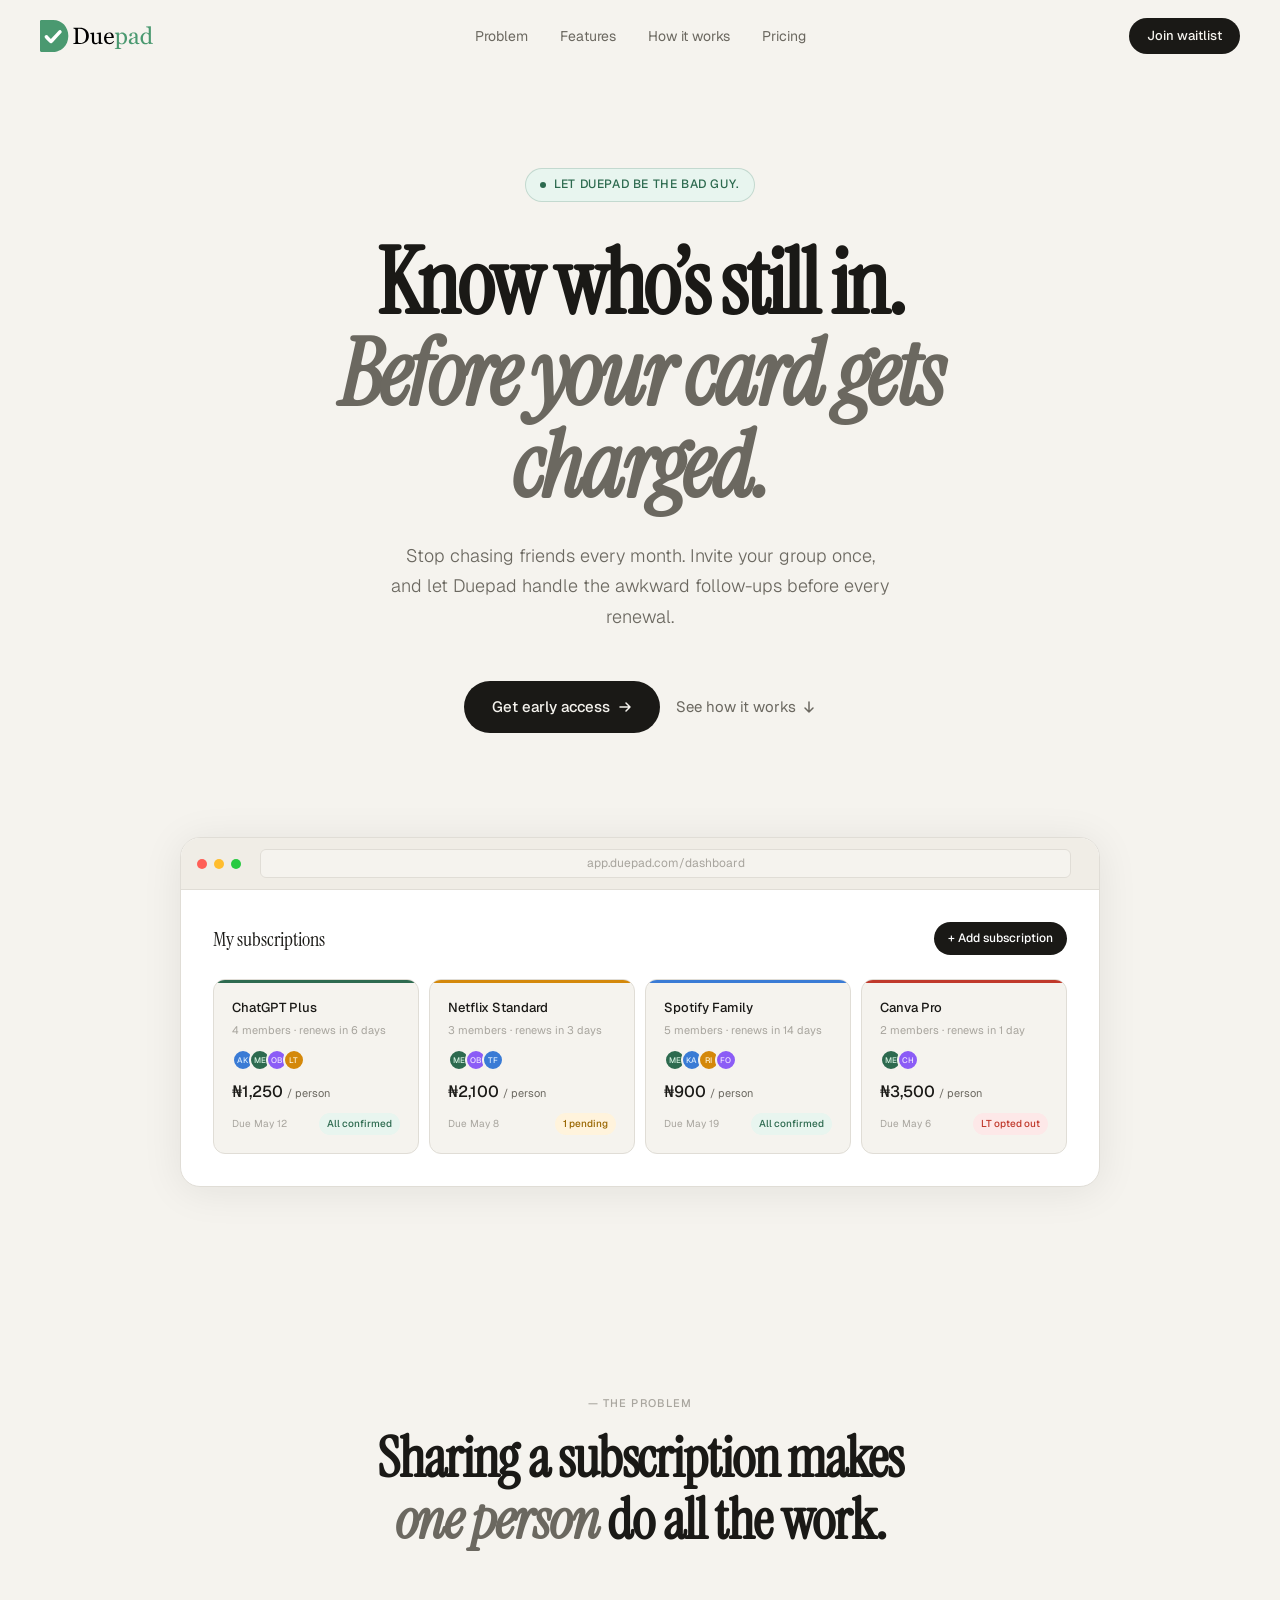
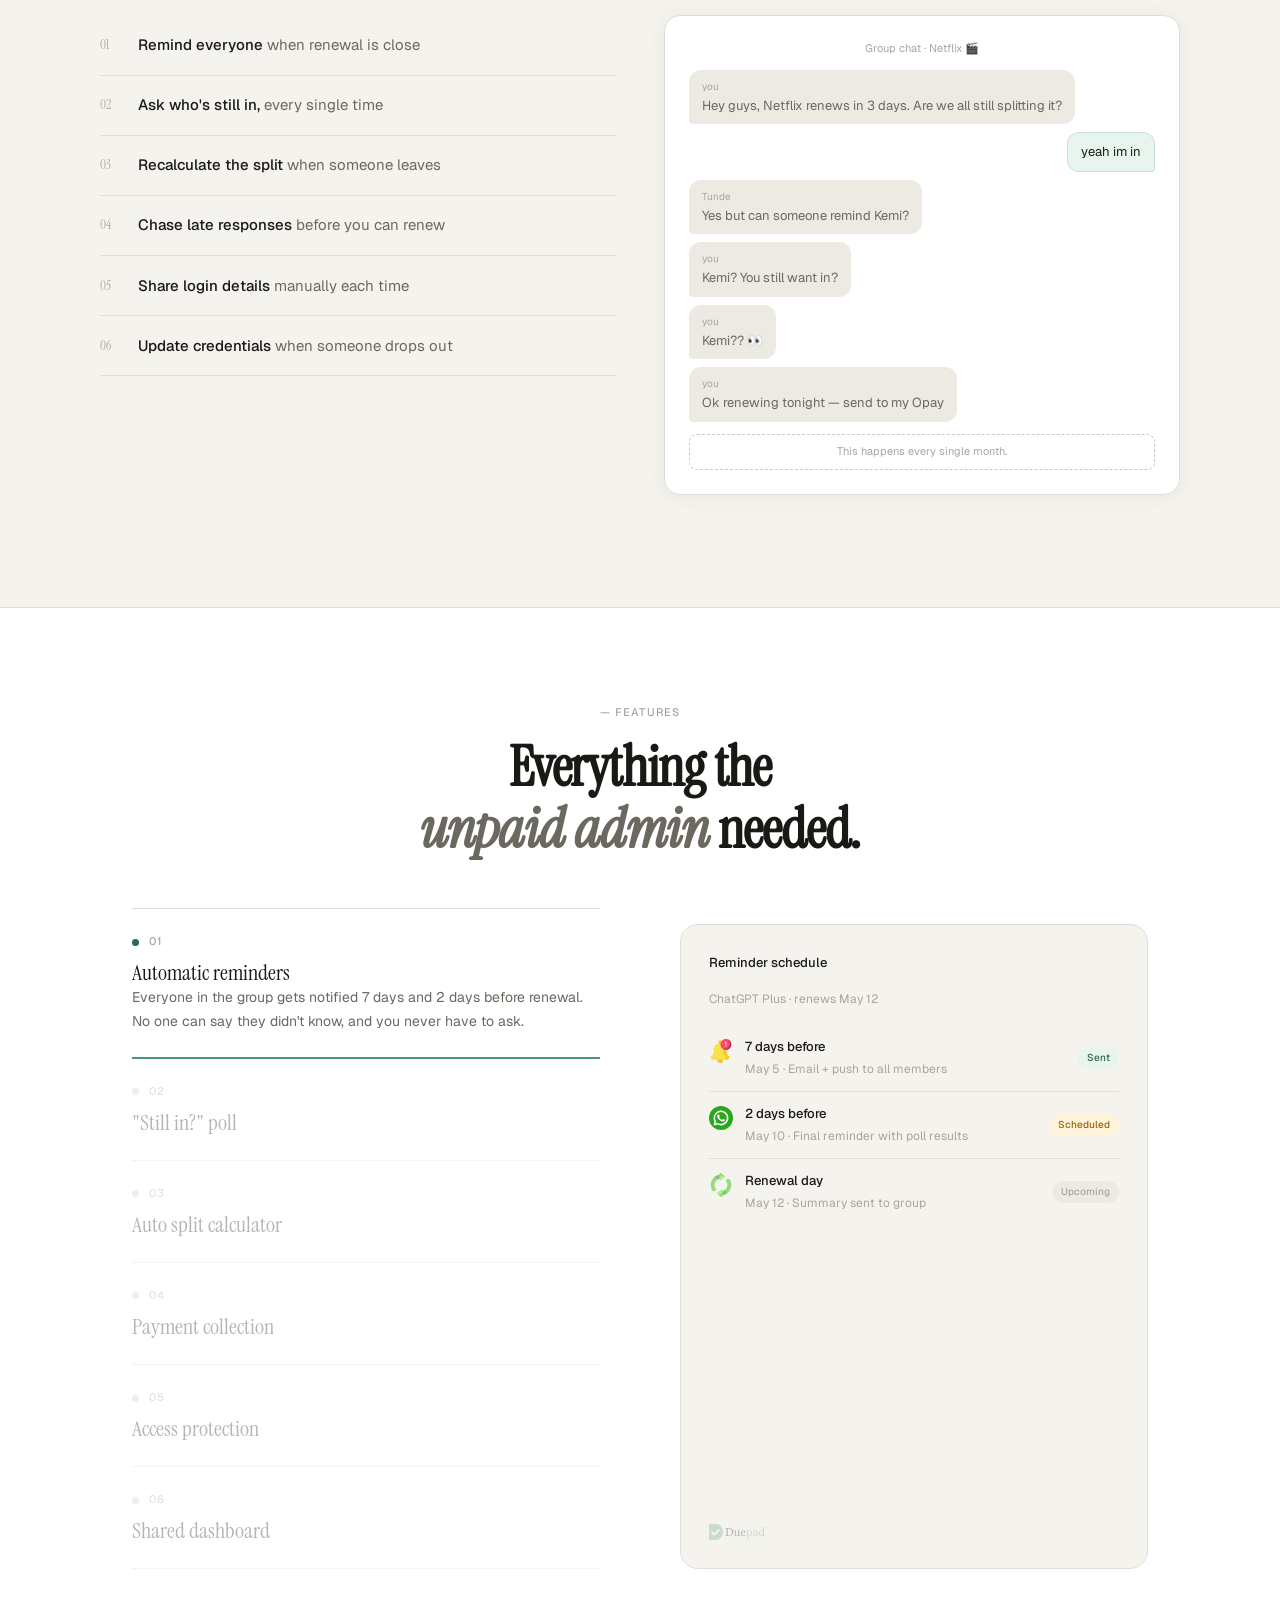
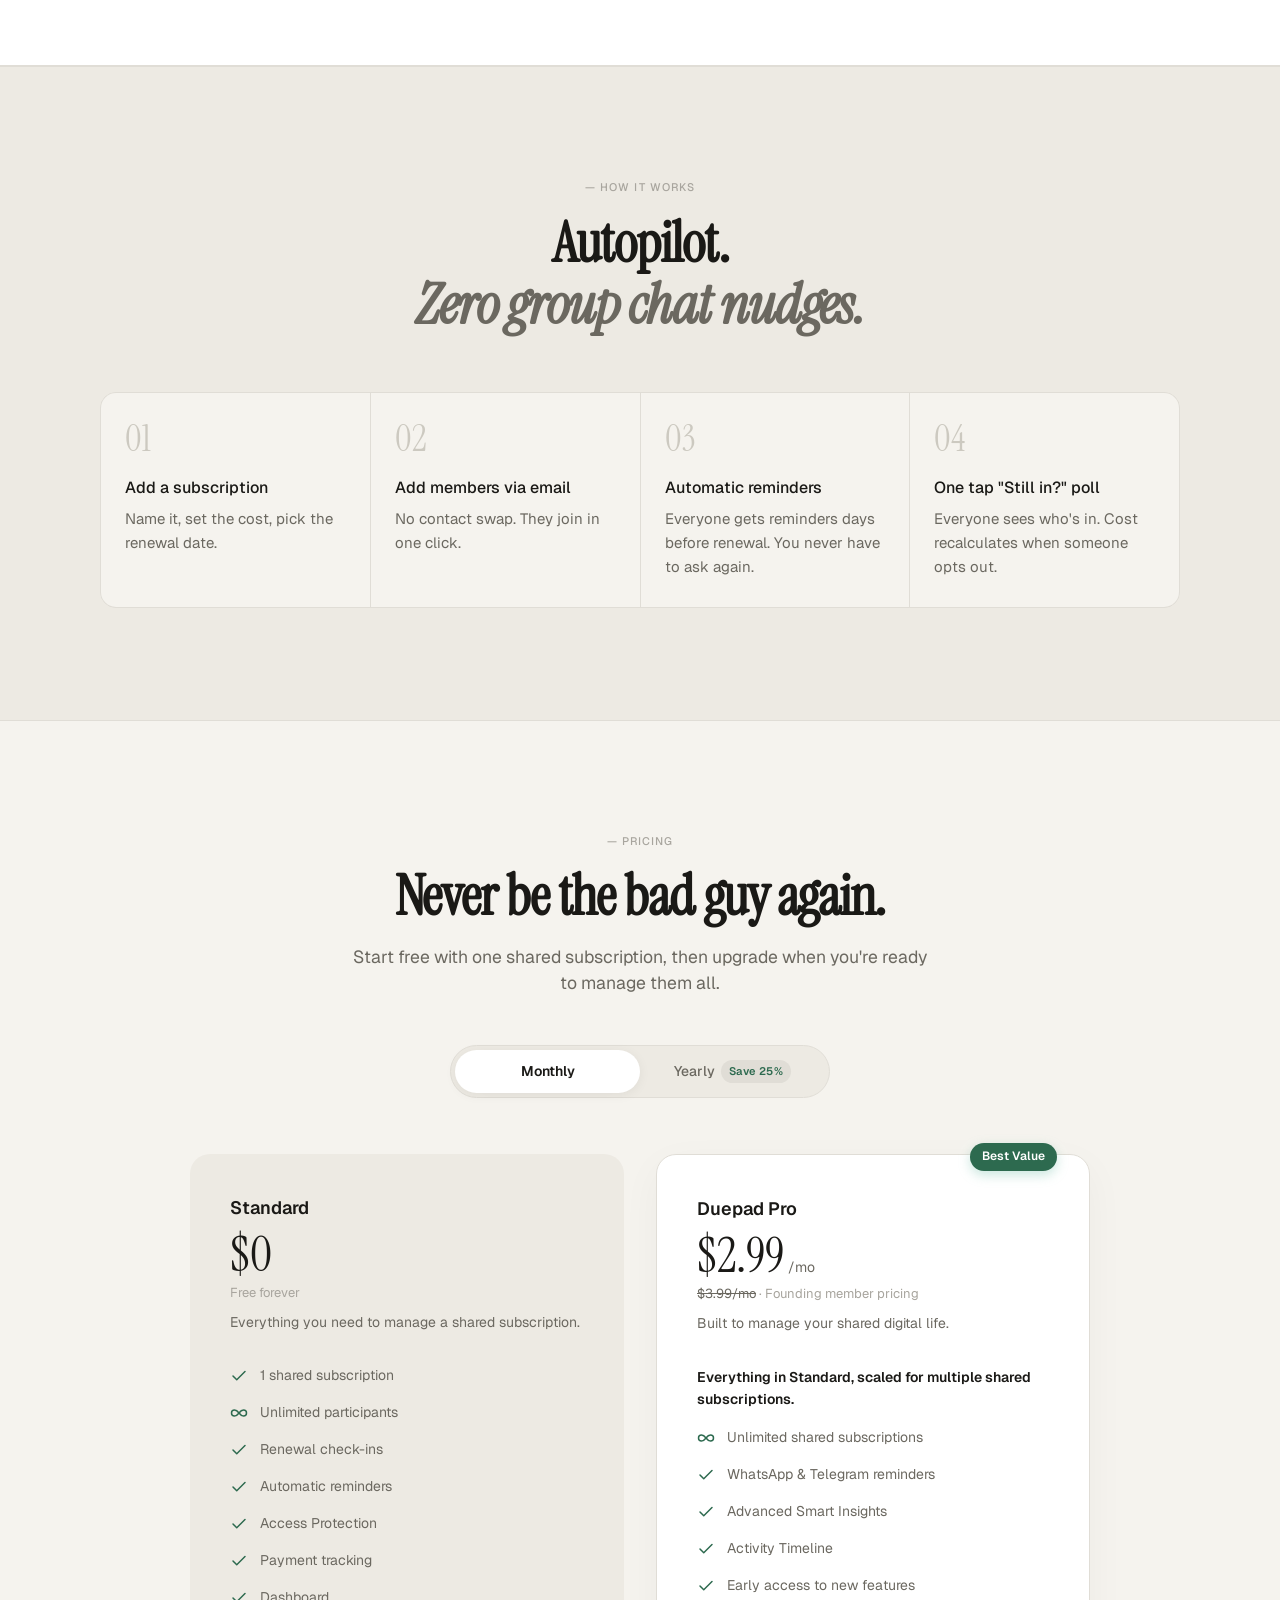
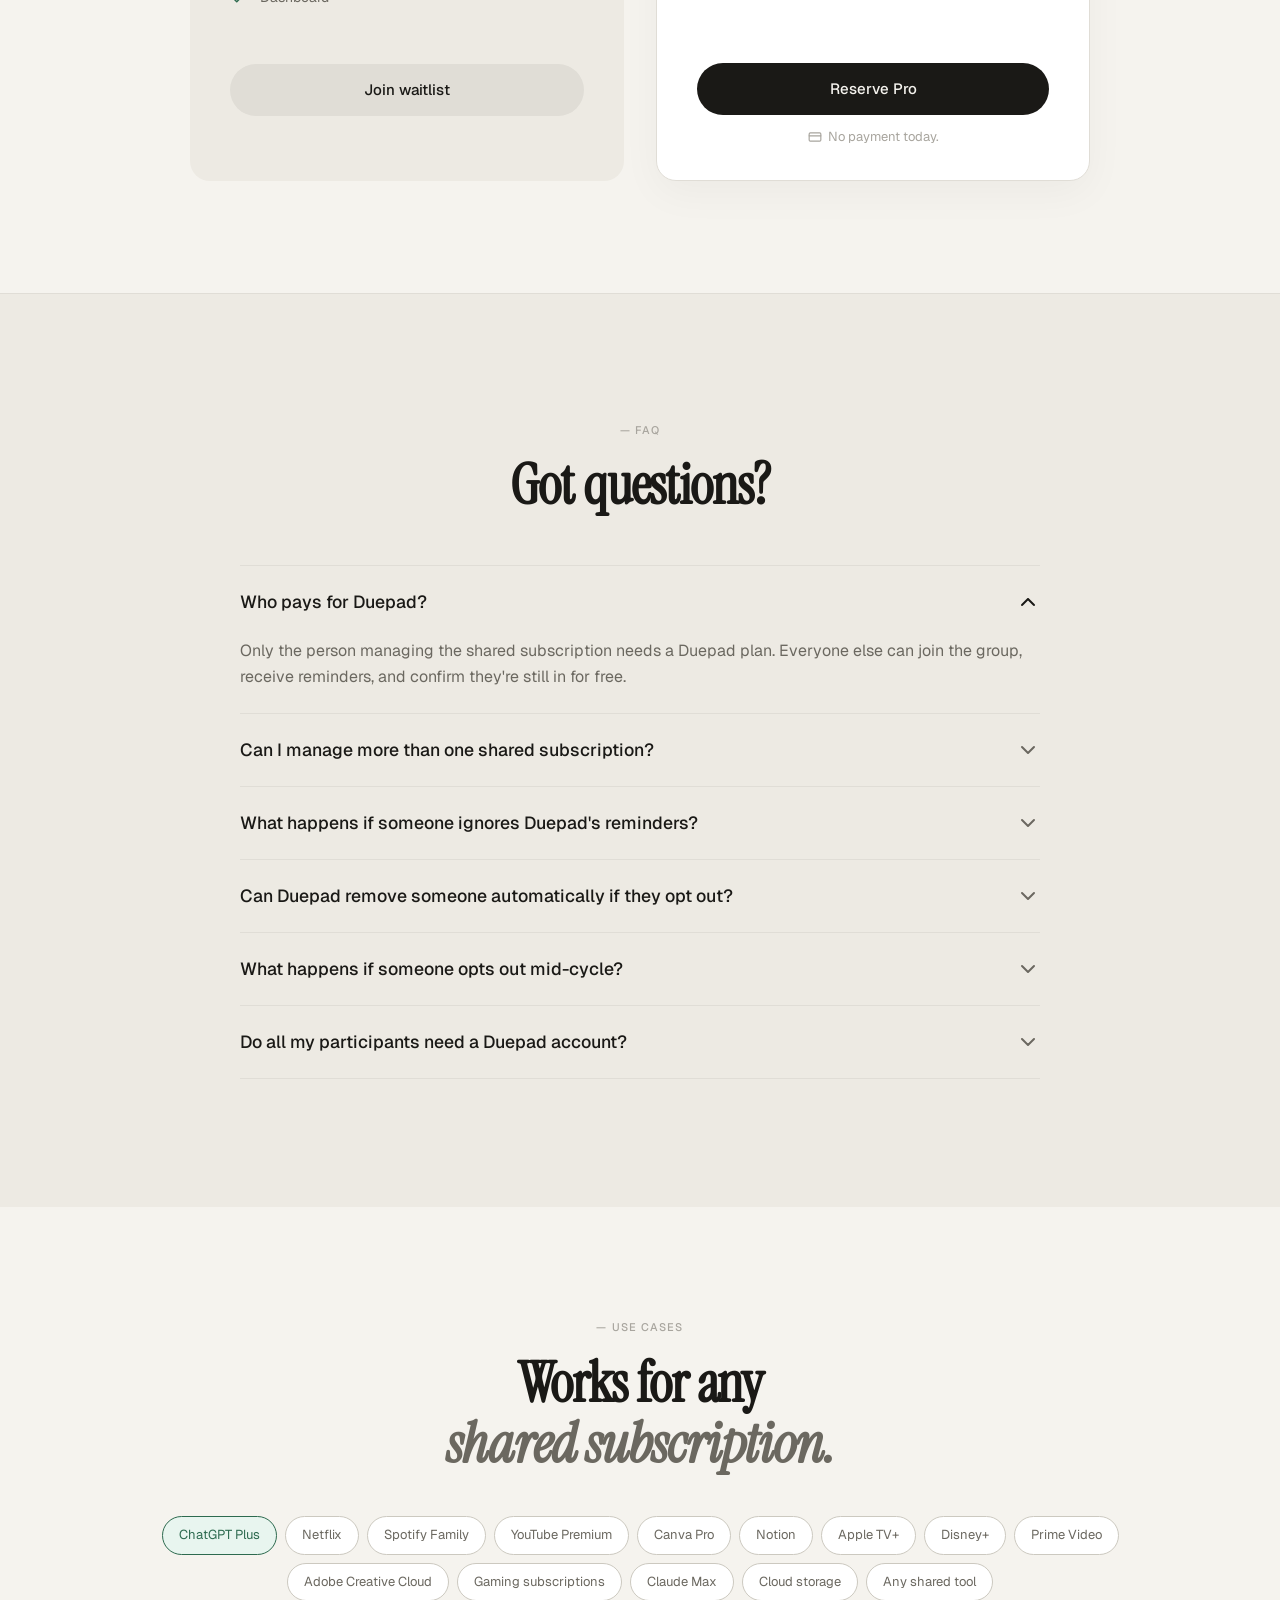
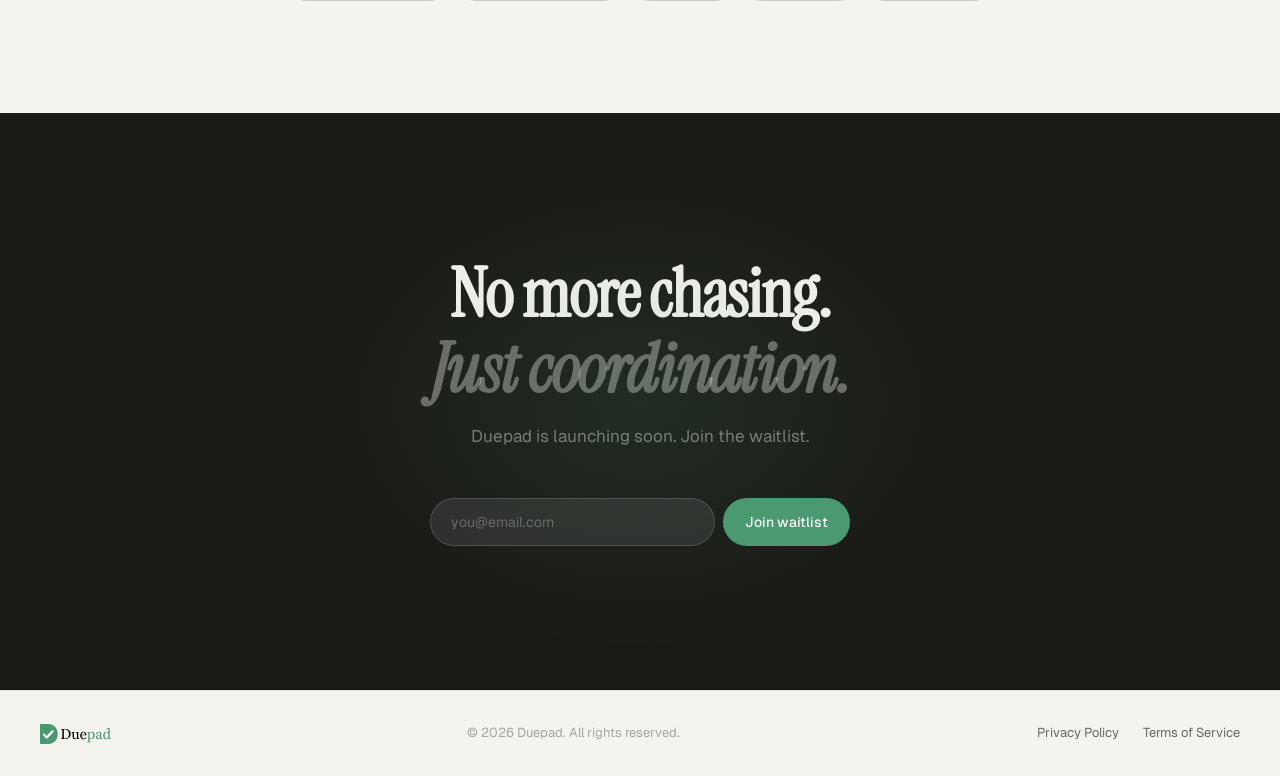
==== index.html @ c6cdab87 "chore: update bank details and payment confirmation button text" ====
<!doctype html>
<html lang="en">

<head>
  <meta charset="UTF-8" />
  <meta name="viewport" content="width=device-width, initial-scale=1.0" />
  <title>Duepad · Shared subscriptions without the awkward follow-up.</title>

  <!-- Primary Meta Tags -->
  <meta name="title" content="Duepad · Shared subscriptions without the awkward follow-up." />
  <meta name="description"
    content="The easiest way to manage shared subscriptions. Invite your group, automate the follow-ups, and know exactly who’s in before every renewal." />

  <!-- Open Graph / Facebook -->
  <meta property="og:type" content="website" />
  <meta property="og:url" content="https://duepad.com/" />
  <meta property="og:title" content="Duepad · Shared subscriptions without the awkward follow-up." />
  <meta property="og:description"
    content="Stop chasing friends every month. Duepad automates check-ins, reminders, and payment tracking so you don’t have to." />
  <meta property="og:image" content="https://duepad.com/Assets/OG%20Image.png" />

  <!-- Twitter -->
  <meta property="twitter:card" content="summary_large_image" />
  <meta property="twitter:url" content="https://duepad.com/" />
  <meta property="twitter:title" content="Duepad · Shared subscriptions without the awkward follow-up." />
  <meta property="twitter:description"
    content="Shared subscriptions without the awkward follow-ups. Stop chasing friends every month. Duepad automates check-ins, reminders, and payment tracking so you don’t have to." />
  <meta property="twitter:image" content="https://duepad.com/Assets/OG%20Image.png" />

  <!-- Structured Data (JSON-LD) -->
  <script type="application/ld+json">
  {
    "@context": "https://schema.org",
    "@type": "SoftwareApplication",
    "name": "Duepad",
    "applicationCategory": "FinanceApplication",
    "operatingSystem": "Web",
    "url": "https://duepad.com",
    "description": "Duepad makes managing shared subscriptions and split payments effortless. Share Netflix, Spotify, Canva, and more with friends. Zero awkward group chat nudges.",
    "offers": {
      "@type": "Offer",
      "price": "0",
      "priceCurrency": "USD"
    }
  }
  </script>
  <link rel="preconnect" href="https://fonts.googleapis.com" />
  <link
    href="https://fonts.googleapis.com/css2?family=Instrument+Serif:ital@0;1&family=Geist:wght@300;400;500&display=swap"
    rel="stylesheet" />
  <link rel="stylesheet" href="style.css" />
  <link rel="icon" href="/favicon.png" type="image/png" />
  <link rel="apple-touch-icon" href="/favicon.png" />
</head>

<body>
  <nav id="nav">
    <a href="#" class="nav-logo"><img src="Assets/Logo.svg" alt="Duepad logo"></a>
    <div class="nav-links">
      <a href="#problem">Problem</a>
      <a href="#features">Features</a>
      <a href="#how">How it works</a>
      <a href="#pricing">Pricing</a>
    </div>
    <a href="#waitlist" class="nav-cta">Join waitlist</a>
  </nav>

  <section class="hero">
    <div class="hero-badge">Let Duepad be the bad guy.</div>
    <h1>Know who’s still in.<br /><em>Before your card gets charged.</em></h1>
    <p class="hero-sub">
      Stop chasing friends every month. Invite your group once, and let Duepad handle the awkward follow-ups before
      every renewal.
    </p>
    <div class="hero-actions">
      <a href="#waitlist" class="btn-primary">
        Get early access
        <svg width="14" height="14" viewBox="0 0 14 14" fill="none">
          <path d="M2 7h10M8 3l4 4-4 4" stroke="currentColor" stroke-width="1.5" stroke-linecap="round"
            stroke-linejoin="round" />
        </svg>
      </a>
      <a href="#problem" class="btn-ghost">
        See how it works
        <svg width="14" height="14" viewBox="0 0 14 14" fill="none">
          <path d="M7 2v10M3 8l4 4 4-4" stroke="currentColor" stroke-width="1.5" stroke-linecap="round"
            stroke-linejoin="round" />
        </svg>
      </a>
    </div>
  </section>

  <div class="preview-wrap">
    <div class="preview">
      <div class="preview-bar">
        <div class="dot-r"></div>
        <div class="dot-y"></div>
        <div class="dot-g"></div>
        <div class="preview-url">app.duepad.com/dashboard</div>
      </div>
      <div class="preview-body">
        <div class="preview-header">
          <div class="preview-title">My subscriptions</div>
          <div class="preview-add">+ Add subscription</div>
        </div>
        <div class="sub-grid">
          <div class="sub-card green">
            <div class="sub-name">ChatGPT Plus</div>
            <div class="sub-meta">4 members · renews in 6 days</div>
            <div class="sub-members">
              <div class="avatar av1">AK</div>
              <div class="avatar av2">ME</div>
              <div class="avatar av3">OB</div>
              <div class="avatar av4">LT</div>
            </div>
            <div class="sub-amount">₦1,250 <span>/ person</span></div>
            <div class="sub-row">
              <div class="sub-due">Due May 12</div>
              <div class="sub-badge badge-green">All confirmed</div>
            </div>
          </div>
          <div class="sub-card amber">
            <div class="sub-name">Netflix Standard</div>
            <div class="sub-meta">3 members · renews in 3 days</div>
            <div class="sub-members">
              <div class="avatar av2">ME</div>
              <div class="avatar av3">OB</div>
              <div class="avatar av1">TF</div>
            </div>
            <div class="sub-amount">₦2,100 <span>/ person</span></div>
            <div class="sub-row">
              <div class="sub-due">Due May 8</div>
              <div class="sub-badge badge-amber">1 pending</div>
            </div>
          </div>
          <div class="sub-card blue">
            <div class="sub-name">Spotify Family</div>
            <div class="sub-meta">5 members · renews in 14 days</div>
            <div class="sub-members">
              <div class="avatar av2">ME</div>
              <div class="avatar av1">KA</div>
              <div class="avatar av4">RI</div>
              <div class="avatar av3">FO</div>
            </div>
            <div class="sub-amount">₦900 <span>/ person</span></div>
            <div class="sub-row">
              <div class="sub-due">Due May 19</div>
              <div class="sub-badge badge-green">All confirmed</div>
            </div>
          </div>
          <div class="sub-card red">
            <div class="sub-name">Canva Pro</div>
            <div class="sub-meta">2 members · renews in 1 day</div>
            <div class="sub-members">
              <div class="avatar av2">ME</div>
              <div class="avatar av3">CH</div>
            </div>
            <div class="sub-amount">₦3,500 <span>/ person</span></div>
            <div class="sub-row">
              <div class="sub-due">Due May 6</div>
              <div class="sub-badge badge-red">LT opted out</div>
            </div>
          </div>
        </div>
      </div>
    </div>
  </div>

  <section class="section" id="problem">
    <div class="section-inner">
      <p class="section-label reveal">The problem</p>
      <h2 class="section-h reveal">
        Sharing a subscription makes<br /><em>one person</em> do all the work.
      </h2>
      <div class="problem-grid">
        <div>
          <div class="problem-item reveal">
            <div class="problem-num">01</div>
            <div class="problem-text">
              <strong>Remind everyone</strong> when renewal is close
            </div>
          </div>
          <div class="problem-item reveal">
            <div class="problem-num">02</div>
            <div class="problem-text">
              <strong>Ask who's still in,</strong> every single time
            </div>
          </div>
          <div class="problem-item reveal">
            <div class="problem-num">03</div>
            <div class="problem-text">
              <strong>Recalculate the split</strong> when someone leaves
            </div>
          </div>
          <div class="problem-item reveal">
            <div class="problem-num">04</div>
            <div class="problem-text">
              <strong>Chase late responses</strong> before you can renew
            </div>
          </div>
          <div class="problem-item reveal">
            <div class="problem-num">05</div>
            <div class="problem-text">
              <strong>Share login details</strong> manually each time
            </div>
          </div>
          <div class="problem-item reveal">
            <div class="problem-num">06</div>
            <div class="problem-text">
              <strong>Update credentials</strong> when someone drops out
            </div>
          </div>
        </div>
        <div class="chat-mock reveal">
          <div class="chat-header">Group chat · Netflix 🎬</div>
          <div class="bubble them">
            <div class="bubble-name">you</div>
            Hey guys, Netflix renews in 3 days. Are we all still splitting it?
          </div>
          <div class="bubble me">yeah im in</div>
          <div class="bubble them">
            <div class="bubble-name">Tunde</div>
            Yes but can someone remind Kemi?
          </div>
          <div class="bubble them">
            <div class="bubble-name">you</div>
            Kemi? You still want in?
          </div>
          <div class="bubble them">
            <div class="bubble-name">you</div>
            Kemi?? 👀
          </div>
          <div class="bubble them">
            <div class="bubble-name">you</div>
            Ok renewing tonight — send to my Opay
          </div>
          <div class="chat-label">This happens every single month.</div>
        </div>
      </div>
    </div>
  </section>

  <!-- FEATURES: LOOM STYLE -->
  <section class="features-section" id="features">
    <div class="features-header">
      <p class="section-label">Features</p>
      <h2 class="section-h" style="margin-bottom: 0">
        Everything the<br /><em>unpaid admin</em> needed.
      </h2>
    </div>

    <div class="features-body">
      <!-- LEFT sticky -->
      <div class="features-left">
        <div class="feature-tab active" data-idx="0">
          <div class="feature-tab-top">
            <div class="f-dot"></div>
            <div class="f-num">01</div>
          </div>
          <div class="f-title">Automatic reminders</div>
          <div class="f-desc">
            Everyone in the group gets notified 7 days and 2 days before
            renewal. No one can say they didn't know, and you never have to
            ask.
          </div>
        </div>
        <div class="feature-tab" data-idx="1">
          <div class="feature-tab-top">
            <div class="f-dot"></div>
            <div class="f-num">02</div>
          </div>
          <div class="f-title">"Still in?" poll</div>
          <div class="f-desc">
            Each reminder includes a one-tap opt-in. Everyone declares their
            intent. You stop asking the same question every month.
          </div>
        </div>
        <div class="feature-tab" data-idx="2">
          <div class="feature-tab-top">
            <div class="f-dot"></div>
            <div class="f-num">03</div>
          </div>
          <div class="f-title">Auto split calculator</div>
          <div class="f-desc">
            When someone opts out, the cost per person updates instantly. No
            manual maths, no awkward back-and-forth messages.
          </div>
        </div>
        <div class="feature-tab" data-idx="3">
          <div class="feature-tab-top">
            <div class="f-dot"></div>
            <div class="f-num">04</div>
          </div>
          <div class="f-title">Payment collection</div>
          <div class="f-desc">
            Once a member confirms they're in, we show them exactly where to send their share. No need to paste your
            account details in the group chat.
          </div>
        </div>
        <div class="feature-tab" data-idx="4">
          <div class="feature-tab-top">
            <div class="f-dot"></div>
            <div class="f-num">05</div>
          </div>
          <div class="f-title">Access protection</div>
          <div class="f-desc">
            Store credentials once. Visible only to confirmed members. When
            someone opts out, the group is nudged to update passwords.
          </div>
        </div>
        <div class="feature-tab" data-idx="5">
          <div class="feature-tab-top">
            <div class="f-dot"></div>
            <div class="f-num">06</div>
          </div>
          <div class="f-title">Shared dashboard</div>
          <div class="f-desc">
            Everyone sees the same view: upcoming renewals, who's confirmed,
            and what they owe. No one is out of the loop.
          </div>
        </div>
      </div>

      <!-- RIGHT scrolling panels -->
      <div class="features-right" id="featureRight">
        <!-- Panel 0: Reminders -->
        <div class="asset-card" data-panel="0">
          <div class="asset-body">
            <div style="font-size: 13px; font-weight: 500; color: var(--ink)">
              Reminder schedule
            </div>
            <div style="font-size: 12px; color: var(--muted2)">
              ChatGPT Plus · renews May 12
            </div>
            <div class="rt">
              <div class="rt-row">
                <img src="Assets/notification.svg" class="rt-svg" alt="Email Reminder" />
                <div class="rt-bd">
                  <div class="rt-t">7 days before</div>
                  <div class="rt-s">
                    May 5 · Email + push to all members
                  </div>
                </div>
                <div class="rt-b badge-green">Sent</div>
              </div>
              <div class="rt-row">
                <img src="Assets/whatsapp.svg" class="rt-svg" alt="WhatsApp" />
                <div class="rt-bd">
                  <div class="rt-t">2 days before</div>
                  <div class="rt-s">
                    May 10 · Final reminder with poll results
                  </div>
                </div>
                <div class="rt-b badge-amber">Scheduled</div>
              </div>
              <div class="rt-row">
                <img src="Assets/reuse.svg" class="rt-svg" alt="Renewal" />
                <div class="rt-bd">
                  <div class="rt-t">Renewal day</div>
                  <div class="rt-s">May 12 · Summary sent to group</div>
                </div>
                <div class="rt-b" style="background: var(--bg2); color: var(--muted2)">
                  Upcoming
                </div>
              </div>
            </div>
          </div>
        </div>

        <!-- Panel 1: Poll -->
        <div class="asset-card" data-panel="1">
          <div class="asset-body">
            <div class="poll-wrap">
              <div class="poll-label">
                <span style="
                      width: 7px;
                      height: 7px;
                      border-radius: 50%;
                      background: var(--accent);
                      display: inline-block;
                    "></span>Canva Pro · Due May 8
              </div>
              <div class="poll-q">Are you still in for next month?</div>
              <div class="poll-btns">
                <div class="pb y">Yes, I'm in ✓</div>
                <div class="pb n">No, opting out</div>
              </div>
              <div style="
                    font-size: 11px;
                    color: var(--muted2);
                    margin-bottom: 10px;
                  ">
                Group responses
              </div>
              <div class="pm">
                <div class="pm-r">
                  <div class="pm-l">
                    <div class="pm-av av2">ME</div>
                    <div class="pm-n">You</div>
                  </div>
                  <div class="pm-s s-in">Still in</div>
                </div>
                <div class="pm-r">
                  <div class="pm-l">
                    <div class="pm-av av3">CH</div>
                    <div class="pm-n">Cheng</div>
                  </div>
                  <div class="pm-s s-in">Still in</div>
                </div>
                <div class="pm-r">
                  <div class="pm-l">
                    <div class="pm-av av4">LT</div>
                    <div class="pm-n">Lara</div>
                  </div>
                  <div class="pm-s s-pen">Pending...</div>
                </div>
              </div>
            </div>
          </div>
        </div>

        <!-- Panel 2: Split -->
        <div class="asset-card" data-panel="2">
          <div class="asset-body">
            <div class="split-wrap">
              <div class="split-hd">Canva Pro · ₦7,000/month</div>
              <div class="split-sd">2 of 3 members confirmed</div>
              <div class="split-bar">
                <div class="split-fill" style="width: 66%"></div>
              </div>
              <div class="spl-rows">
                <div class="spl-r">
                  <div class="spl-p">
                    <div class="spl-av av2">ME</div>
                    <div class="spl-nm">You</div>
                  </div>
                  <div style="display: flex; align-items: center; gap: 8px">
                    <div class="spl-tg tg-in">In</div>
                    <div class="spl-amt">₦3,500</div>
                  </div>
                </div>
                <div class="spl-r">
                  <div class="spl-p">
                    <div class="spl-av av3">CH</div>
                    <div class="spl-nm">Cheng</div>
                  </div>
                  <div style="display: flex; align-items: center; gap: 8px">
                    <div class="spl-tg tg-in">In</div>
                    <div class="spl-amt">₦3,500</div>
                  </div>
                </div>
                <div class="spl-r">
                  <div class="spl-p">
                    <div class="spl-av av4">LT</div>
                    <div class="spl-nm">Lara</div>
                  </div>
                  <div style="display: flex; align-items: center; gap: 8px">
                    <div class="spl-tg tg-out">Out</div>
                    <div class="spl-amt old">₦2,333</div>
                  </div>
                </div>
              </div>
              <div class="split-new">
                <div class="sn-lbl">New split</div>
                <div class="sn-val">₦3,500 each</div>
              </div>
            </div>
          </div>
        </div>

        <!-- Panel 3: Payment -->
        <div class="asset-card" data-panel="3">
          <div class="asset-body">
            <div
              style="background: white; border: 1px solid var(--border); border-radius: 12px; padding: 24px; box-shadow: 0 4px 12px rgba(0,0,0,0.02);">
              <div style="font-size: 13px; color: var(--muted); margin-bottom: 16px; text-align: center;">Kindly
                transfer ₦3,500 to</div>
              <div
                style="background: var(--bg); border: 1px solid var(--border); border-radius: 8px; padding: 20px; text-align: center; margin-bottom: 20px;">
                <div style="font-size: 14px; color: var(--muted); margin-top: 8px;">Access Bank</div>
                <div style="font-size: 28px; font-weight: 600; color: var(--ink); letter-spacing: 2px;">0092635330</div>
                <div style="font-size: 15px; font-weight: 500; color: var(--ink); margin-top: 8px;">Emmanuel Odoemelam
                </div>
              </div>
              <button class="btn-primary" style="width: 100%; justify-content: center; height: 48px;">I've paid</button>
            </div>
          </div>
        </div>

        <!-- Panel 4: Access -->
        <div class="asset-card" data-panel="4">
          <div class="asset-body">
            <div class="acc-wrap">
              <div class="acc-hd">
                <div class="acc-name">Canva Pro · Access details</div>
                <div class="acc-lk">🔒 Private</div>
              </div>
              <div class="acc-bd">
                <div class="acc-row">
                  <div class="acc-lbl">Email</div>
                  <div class="acc-val">
                    email.address </div>
                </div>
                <div class="acc-row">
                  <div class="acc-lbl">Password</div>
                  <div class="acc-val">
                    ••••••••••••
                  </div>
                </div>
                <div class="acc-row">
                  <div class="acc-lbl">Notes</div>
                  <div class="acc-val" style="font-size: 13px; color: var(--muted)">
                    Canva Pro · 3 slots
                  </div>
                </div>
              </div>
              <div class="acc-ft">
                ⚠️ Lara opted out — update your password when ready
              </div>
            </div>
          </div>
        </div>

        <!-- Panel 5: Dashboard -->
        <div class="asset-card" data-panel="5">
          <div class="asset-body">
            <div style="
                  font-size: 13px;
                  font-weight: 500;
                  color: var(--ink);
                  margin-bottom: 1rem;
                ">
              Upcoming renewals
            </div>
            <div class="dash-rows">
              <div class="dash-r">
                <div class="dash-l">
                  <div class="dash-ic"><img src="Assets/Canva.webp" alt="Canva"></div>
                  <div>
                    <div class="dash-sn">Canva Pro</div>
                    <div class="dash-sd">Due tomorrow · 2 confirmed</div>
                  </div>
                </div>
                <div class="dash-rr">
                  <div class="dash-amt">₦3,500</div>
                  <div class="dash-st badge-red">Urgent</div>
                </div>
              </div>
              <div class="dash-r">
                <div class="dash-l">
                  <div class="dash-ic"><img src="Assets/Netflix.webp" alt="Netflix"></div>
                  <div>
                    <div class="dash-sn">Netflix Standard</div>
                    <div class="dash-sd">Due May 8 · 2 of 3 confirmed</div>
                  </div>
                </div>
                <div class="dash-rr">
                  <div class="dash-amt">₦2,100</div>
                  <div class="dash-st badge-amber">Pending</div>
                </div>
              </div>
              <div class="dash-r">
                <div class="dash-l">
                  <div class="dash-ic"><img src="Assets/ChatGPT.jpg" alt="ChatGPT"></div>
                  <div>
                    <div class="dash-sn">ChatGPT Plus</div>
                    <div class="dash-sd">Due May 12 · All confirmed</div>
                  </div>
                </div>
                <div class="dash-rr">
                  <div class="dash-amt">₦1,250</div>
                  <div class="dash-st badge-green">All in</div>
                </div>
              </div>
              <div class="dash-r">
                <div class="dash-l">
                  <div class="dash-ic"><img src="Assets/Spotify.png" alt="Spotify"></div>
                  <div>
                    <div class="dash-sn">Spotify Family</div>
                    <div class="dash-sd">Due May 19 · All confirmed</div>
                  </div>
                </div>
                <div class="dash-rr">
                  <div class="dash-amt">₦900</div>
                  <div class="dash-st badge-green">All in</div>
                </div>
              </div>
            </div>
          </div>
        </div>
      </div>
    </div>
  </section>

  <section class="how-section" id="how">
    <div class="section-inner">
      <p class="section-label reveal">How it works</p>
      <h2 class="section-h reveal">
        Autopilot.<br /><em>Zero group chat nudges.</em>
      </h2>
      <div class="steps reveal">
        <div class="step">
          <div class="step-num">01</div>
          <div class="step-title">Add a subscription</div>
          <div class="step-desc">
            Name it, set the cost, pick the renewal date.
          </div>
        </div>
        <div class="step">
          <div class="step-num">02</div>
          <div class="step-title">Add members via email</div>
          <div class="step-desc">
            No contact swap. They join in one click.
          </div>
        </div>
        <div class="step">
          <div class="step-num">03</div>
          <div class="step-title">Automatic reminders</div>
          <div class="step-desc">
            Everyone gets reminders days before renewal. You never have to ask again.
          </div>
        </div>
        <div class="step">
          <div class="step-num">04</div>
          <div class="step-title">One tap "Still in?" poll</div>
          <div class="step-desc">
            Everyone sees who's in. Cost recalculates when someone opts out.
          </div>
        </div>
      </div>
  </section>



  <section class="pricing-section section" id="pricing">
    <div class="section-inner">
      <p class="section-label reveal">Pricing</p>
      <h2 class="section-h reveal" style="margin-bottom: 1rem;">Never be the bad guy again.</h2>
      <p class="reveal"
        style="text-align: center; color: var(--muted); margin: 0 auto 3rem; max-width: 580px; font-size: 1.1rem; line-height: 1.5;">
        Start free with one shared subscription, then upgrade when you're ready to manage them all.
      </p>

      <div style="display: flex; justify-content: center; width: 100%;">
        <div class="pricing-segmented-control reveal" id="pricing-toggle-wrap">
          <div class="segment-slider" id="segment-slider"></div>
          <div class="segment-btn active" id="monthly-label">Monthly</div>
          <div class="segment-btn" id="yearly-label">
            Yearly
            <span class="segment-badge">Save 25%</span>
          </div>
        </div>
      </div>

      <div class="pricing-grid reveal">
        <!-- Free Tier -->
        <div class="pricing-card">
          <div class="pricing-tier">Standard</div>
          <div class="pricing-price-wrap">
            <span class="pricing-price">$0</span>
          </div>
          <div class="pricing-discount">Free forever</div>
          <p class="pricing-intro">Everything you need to manage a shared subscription.</p>

          <ul class="pricing-features">
            <li>
              <svg width="24" height="24" viewBox="0 0 24 24" fill="none">
                <path d="M20 6L9 17l-5-5" stroke="currentColor" stroke-width="2" stroke-linecap="round"
                  stroke-linejoin="round" />
              </svg>
              <span>1 shared subscription</span>
            </li>
            <li>
              <svg width="24" height="24" viewBox="0 0 24 24" fill="none">
                <path
                  d="M12 12c-2-2.67-4-4-6-4a4 4 0 1 0 0 8c2 0 4-1.33 6-4Zm0 0c2 2.67 4 4 6 4a4 4 0 1 0 0-8c-2 0-4 1.33-6 4Z"
                  stroke="currentColor" stroke-width="2" stroke-linecap="round" stroke-linejoin="round" />
              </svg>
              <span>Unlimited participants</span>
            </li>
            <li>
              <svg width="24" height="24" viewBox="0 0 24 24" fill="none">
                <path d="M20 6L9 17l-5-5" stroke="currentColor" stroke-width="2" stroke-linecap="round"
                  stroke-linejoin="round" />
              </svg>
              <span>Renewal check-ins</span>
            </li>
            <li>
              <svg width="24" height="24" viewBox="0 0 24 24" fill="none">
                <path d="M20 6L9 17l-5-5" stroke="currentColor" stroke-width="2" stroke-linecap="round"
                  stroke-linejoin="round" />
              </svg>
              <span>Automatic reminders</span>
            </li>
            <li>
              <svg width="24" height="24" viewBox="0 0 24 24" fill="none">
                <path d="M20 6L9 17l-5-5" stroke="currentColor" stroke-width="2" stroke-linecap="round"
                  stroke-linejoin="round" />
              </svg>
              <span>Access Protection</span>
            </li>
            <li>
              <svg width="24" height="24" viewBox="0 0 24 24" fill="none">
                <path d="M20 6L9 17l-5-5" stroke="currentColor" stroke-width="2" stroke-linecap="round"
                  stroke-linejoin="round" />
              </svg>
              <span>Payment tracking</span>
            </li>
            <li>
              <svg width="24" height="24" viewBox="0 0 24 24" fill="none">
                <path d="M20 6L9 17l-5-5" stroke="currentColor" stroke-width="2" stroke-linecap="round"
                  stroke-linejoin="round" />
              </svg>
              <span>Dashboard</span>
            </li>
          </ul>

          <a href="#waitlist" class="btn-primary">Join waitlist</a>
          <p
            style="font-size: 13px; display: flex; align-items: center; justify-content: center; gap: 6px; margin-top: 12px; margin-bottom: -8px; visibility: hidden;">
            <svg width="14" height="14" viewBox="0 0 24 24" fill="none" stroke="currentColor" stroke-width="2"
              stroke-linecap="round" stroke-linejoin="round">
              <rect width="20" height="14" x="2" y="5" rx="2" />
              <line x1="2" x2="22" y1="10" y2="10" />
            </svg>
            No payment today.
          </p>
        </div>

        <!-- Pro Tier -->
        <div class="pricing-card pro">
          <div class="pricing-card-badge">Best Value</div>
          <div class="pricing-tier">Duepad Pro</div>
          <div class="pricing-price-wrap">
            <span class="pricing-price" id="pro-price">$2.99</span>
            <span class="pricing-price-period" id="pro-period">/mo</span>
          </div>
          <div class="pricing-discount" id="pro-discount">
            <s>$3.99/mo</s> · Founding member pricing
          </div>
          <p class="pricing-intro">Built to manage your shared digital life.</p>
          <div style="font-size: 14px; font-weight: 600; color: var(--ink); margin-bottom: 1rem;">Everything in
            Standard, scaled for multiple shared subscriptions.</div>

          <ul class="pricing-features">
            <li>
              <svg width="24" height="24" viewBox="0 0 24 24" fill="none">
                <path
                  d="M12 12c-2-2.67-4-4-6-4a4 4 0 1 0 0 8c2 0 4-1.33 6-4Zm0 0c2 2.67 4 4 6 4a4 4 0 1 0 0-8c-2 0-4 1.33-6 4Z"
                  stroke="currentColor" stroke-width="2" stroke-linecap="round" stroke-linejoin="round" />
              </svg>
              <span>Unlimited shared subscriptions</span>
            </li>
            <li>
              <svg width="24" height="24" viewBox="0 0 24 24" fill="none">
                <path d="M20 6L9 17l-5-5" stroke="currentColor" stroke-width="2" stroke-linecap="round"
                  stroke-linejoin="round" />
              </svg>
              <span>WhatsApp & Telegram reminders</span>
            </li>
            <li>
              <svg width="24" height="24" viewBox="0 0 24 24" fill="none">
                <path d="M20 6L9 17l-5-5" stroke="currentColor" stroke-width="2" stroke-linecap="round"
                  stroke-linejoin="round" />
              </svg>
              <span>Advanced Smart Insights</span>
            </li>
            <li>
              <svg width="24" height="24" viewBox="0 0 24 24" fill="none">
                <path d="M20 6L9 17l-5-5" stroke="currentColor" stroke-width="2" stroke-linecap="round"
                  stroke-linejoin="round" />
              </svg>
              <span>Activity Timeline</span>
            </li>
            <li>
              <svg width="24" height="24" viewBox="0 0 24 24" fill="none">
                <path d="M20 6L9 17l-5-5" stroke="currentColor" stroke-width="2" stroke-linecap="round"
                  stroke-linejoin="round" />
              </svg>
              <span>Early access to new features</span>
            </li>
          </ul>

          <a href="#" id="openProModalBtn" class="btn-primary">Reserve Pro</a>
          <p
            style="font-size: 13px; color: var(--muted2); display: flex; align-items: center; justify-content: center; gap: 6px; margin-top: 12px; margin-bottom: -8px;">
            <svg width="14" height="14" viewBox="0 0 24 24" fill="none" stroke="currentColor" stroke-width="2"
              stroke-linecap="round" stroke-linejoin="round">
              <rect width="20" height="14" x="2" y="5" rx="2" />
              <line x1="2" x2="22" y1="10" y2="10" />
            </svg>
            No payment today.
          </p>
        </div>
      </div>
    </div>
  </section>

  <section class="faq-section section" id="faq">
    <div class="section-inner" style="max-width: 800px; margin: 0 auto;">
      <p class="section-label reveal">FAQ</p>
      <h2 class="section-h reveal">Got questions?</h2>

      <div class="faq-list reveal">
        <div class="faq-item active">
          <button class="faq-q">
            <span>Who pays for Duepad?</span>
            <svg width="24" height="24" viewBox="0 0 24 24" fill="none">
              <path d="M6 9l6 6 6-6" stroke="currentColor" stroke-width="2" stroke-linecap="round"
                stroke-linejoin="round" />
            </svg>
          </button>
          <div class="faq-a">
            <div class="faq-a-inner">
              Only the person managing the shared subscription needs a Duepad plan. Everyone else can join the group,
              receive reminders, and confirm
              they're still in for free.
            </div>
          </div>
        </div>

        <div class="faq-item">
          <button class="faq-q">
            <span>Can I manage more than one shared subscription?</span>
            <svg width="24" height="24" viewBox="0 0 24 24" fill="none">
              <path d="M6 9l6 6 6-6" stroke="currentColor" stroke-width="2" stroke-linecap="round"
                stroke-linejoin="round" />
            </svg>
          </button>
          <div class="faq-a">
            <div class="faq-a-inner">
              Yes. That's exactly what Duepad Pro is for. Standard lets you manage one shared subscription, while Duepad
              Pro lets you manage as many as you need.
            </div>
          </div>
        </div>

        <div class="faq-item">
          <button class="faq-q">
            <span>What happens if someone ignores Duepad's reminders?</span>
            <svg width="24" height="24" viewBox="0 0 24 24" fill="none">
              <path d="M6 9l6 6 6-6" stroke="currentColor" stroke-width="2" stroke-linecap="round"
                stroke-linejoin="round" />
            </svg>
          </button>
          <div class="faq-a">
            <div class="faq-a-inner">
              Duepad automatically reminds participants 7 days and 2 days before renewal. If they don't respond after
              both reminders, we'll notify you so you're never caught off guard.
            </div>
          </div>
        </div>
        <div class="faq-item">
          <button class="faq-q">
            <span>Can Duepad remove someone automatically if they opt out?</span>
            <svg width="24" height="24" viewBox="0 0 24 24" fill="none">
              <path d="M6 9l6 6 6-6" stroke="currentColor" stroke-width="2" stroke-linecap="round"
                stroke-linejoin="round" />
            </svg>
          </button>
          <div class="faq-a">
            <div class="faq-a-inner">
              Yes. When someone opts out, Duepad automatically removes them from your Duepad workspace, preventing
              further access to the shared subscription credentials. We'll also flag the risk and remind you to update
              your credentials.
            </div>
          </div>
        </div>
        <div class="faq-item">
          <button class="faq-q">
            <span>What happens if someone opts out mid-cycle?</span>
            <svg width="24" height="24" viewBox="0 0 24 24" fill="none">
              <path d="M6 9l6 6 6-6" stroke="currentColor" stroke-width="2" stroke-linecap="round"
                stroke-linejoin="round" />
            </svg>
          </button>
          <div class="faq-a">
            <div class="faq-a-inner">
              They're removed from future splits and future reminders, but they stay visible in the current cycle's
              summary so the group has context on what changed.
            </div>
          </div>
        </div>

        <div class="faq-item">
          <button class="faq-q">
            <span>Do all my participants need a Duepad account?</span>
            <svg width="24" height="24" viewBox="0 0 24 24" fill="none">
              <path d="M6 9l6 6 6-6" stroke="currentColor" stroke-width="2" stroke-linecap="round"
                stroke-linejoin="round" />
            </svg>
          </button>
          <div class="faq-a">
            <div class="faq-a-inner">
              Yes. Participants need a Duepad account to accept an invite and access the shared workspace. After that,
              renewal check-ins can be answered from a magic link without signing in.
            </div>
          </div>
        </div>
      </div>
    </div>
  </section>

  <section class="use-section">
    <div class="section-inner">
      <p class="section-label reveal">Use cases</p>
      <h2 class="section-h reveal">
        Works for any<br /><em>shared subscription.</em>
      </h2>
      <div class="pills reveal">
        <div class="pill active">ChatGPT Plus</div>
        <div class="pill">Netflix</div>
        <div class="pill">Spotify Family</div>
        <div class="pill">YouTube Premium</div>
        <div class="pill">Canva Pro</div>
        <div class="pill">Notion</div>
        <div class="pill">Apple TV+</div>
        <div class="pill">Disney+</div>
        <div class="pill">Prime Video</div>
        <div class="pill">Adobe Creative Cloud</div>
        <div class="pill">Gaming subscriptions</div>
        <div class="pill">Claude Max</div>
        <div class="pill">Cloud storage</div>
        <div class="pill">Any shared tool</div>
      </div>
    </div>
  </section>

  <section class="cta-section" id="waitlist">
    <h2>No more chasing.<br /><em>Just coordination.</em></h2>
    <p class="cta-sub">Duepad is launching soon. Join the waitlist.</p>
    <div class="waitlist-form">
      <input type="email" placeholder="you@email.com" />
      <button type="button" id="waitlistBtn">Join waitlist</button>
    </div>
  </section>

  <footer>
    <a href="#" class="footer-logo"><img src="Assets/Logo.svg" alt="Duepad logo"></a>
    <div class="footer-copy">© 2026 Duepad. All rights reserved.</div>
    <div style="display: flex; gap: 1.5rem; align-items: center">
      <a href="/privacy" style="font-size: 13px; color: var(--muted); text-decoration: none">Privacy Policy</a>
      <a href="/terms" style="font-size: 13px; color: var(--muted); text-decoration: none">Terms of Service</a>
    </div>
  </footer>

  <div class="modal-overlay" id="proModal">
    <div class="modal-content" style="position: relative; max-width: 450px;">
      <button id="closeProModalIcon"
        style="position: absolute; top: 16px; right: 16px; background: none; border: none; font-size: 24px; cursor: pointer; color: var(--muted); line-height: 1;">&times;</button>
      <div class="modal-icon pro-shimmer" style="background: var(--accent); color: white; border: none;">✦</div>
      <h3 class="modal-title">Reserve Duepad Pro</h3>
      <p class="modal-desc">Enter your email to lock in your Founding member pricing. No payment required today.
      </p>

      <div style="display: flex; flex-direction: column; gap: 12px; margin-top: 1.5rem; align-items: center;">
        <input type="email" id="proEmailInput" placeholder="you@email.com"
          style="width: 100%; max-width: 320px; font-size: 15px; padding: 0 1rem; border: 1px solid var(--border); border-radius: 32px; height: 48px; outline: none; background: transparent; color: var(--ink);" />
        <button type="button" id="proWaitlistBtn" class="btn-primary"
          style="width: 100%; max-width: 320px; height: 48px; margin: 0; justify-content: center;">Reserve</button>
      </div>
    </div>
  </div>

  <div class="modal-overlay" id="successModal">
    <div class="modal-content">
      <div class="modal-icon">✓</div>
      <h3 class="modal-title">You're on the list!</h3>
      <p class="modal-desc">Thanks for joining the Duepad waitlist. We'll send you an email when we launch!</p>
      <button class="modal-close" id="closeModalBtn">Got it</button>
    </div>
  </div>

  <div class="modal-overlay" id="proSuccessModal">
    <div class="modal-content">
      <div class="modal-icon">✓</div>
      <h3 class="modal-title">Welcome, Founding Member.</h3>
      <p class="modal-desc">You've reserved your spot for Duepad Pro. We'll send you an email as
        soon as we launch!</p>
      <button class="modal-close" id="closeProSuccessModalBtn">Got it</button>
    </div>
  </div>

  <script src="script.js"></script>
</body>

</html>
---- style.css ----
* {
  margin: 0;
  padding: 0;
  box-sizing: border-box
}

:root {
  --bg: #F5F3EE;
  --bg2: #EDEAE3;
  --surface: #FFFFFF;
  --surface2: #F0EDE6;
  --border: #E0DDD6;
  --border2: #CCC9C0;
  --text: #1A1916;
  --muted: #6B6860;
  --muted2: #A8A59E;
  --accent: #2D6A4F;
  --accent-light: #E8F5EF;
  --accent-mid: #4A9970;
  --ink: #1A1916;
}

html {
  scroll-behavior: smooth;
  overflow-x: hidden;
  width: 100%;
}

body {
  background: var(--bg);
  color: var(--text);
  font-family: 'Geist', sans-serif;
  font-weight: 400;
  line-height: 1.6;
  overflow-x: hidden;
  width: 100%;
  position: relative;
}

nav {
  position: fixed;
  top: 0;
  left: 0;
  right: 0;
  z-index: 100;
  padding: 1.1rem 2.5rem;
  display: flex;
  align-items: center;
  justify-content: space-between;
  border-bottom: 1px solid transparent;
  transition: all 0.3s;
}

nav.scrolled {
  background: rgba(245, 243, 238, 0.94);
  backdrop-filter: blur(14px);
  border-color: var(--border);
}

.nav-logo {
  display: flex;
  align-items: center;
  text-decoration: none;
}

.nav-logo img {
  height: 32px;
  width: auto;
  transition: height 0.2s ease;
}

.nav-links {
  display: flex;
  align-items: center;
  gap: 2rem
}

.nav-links a {
  font-size: 14px;
  color: var(--muted);
  text-decoration: none;
  transition: color 0.2s
}

.nav-links a:hover {
  color: var(--ink)
}

.nav-cta {
  font-size: 13px;
  font-weight: 500;
  background: var(--ink);
  color: #F5F3EE;
  padding: 8px 18px;
  border-radius: 100px;
  text-decoration: none;
  transition: opacity 0.2s
}

.nav-cta:hover {
  opacity: 0.8
}

.hero {
  min-height: 93vh;
  display: flex;
  flex-direction: column;
  align-items: center;
  justify-content: center;
  text-align: center;
  padding: 9rem 2rem 5rem;
  position: relative
}

.hero-badge {
  display: inline-flex;
  align-items: center;
  gap: 8px;
  font-size: 12px;
  font-weight: 500;
  letter-spacing: 0.05em;
  text-transform: uppercase;
  color: var(--accent);
  background: var(--accent-light);
  border: 1px solid rgba(45, 106, 79, 0.2);
  padding: 6px 14px;
  border-radius: 100px;
  margin-bottom: 2.25rem;
  animation: slideIn 0.3s ease forwards;
}

/* Pricing Section */
.pricing-section {
  padding-bottom: 6rem;
}

.pricing-segmented-control {
  position: relative;
  display: flex;
  background: var(--bg2);
  border: 1px solid var(--border);
  padding: 4px;
  border-radius: 100px;
  margin: 0 auto 3.5rem auto;
  align-items: center;
  width: 100%;
  max-width: 380px;
}

.segment-slider {
  position: absolute;
  top: 4px;
  bottom: 4px;
  left: 4px;
  width: calc(50% - 4px);
  background: white;
  border-radius: 100px;
  box-shadow: 0 2px 12px rgba(0,0,0,0.06);
  transition: transform 0.3s cubic-bezier(0.4, 0.0, 0.2, 1);
}

.pricing-segmented-control.yearly .segment-slider {
  transform: translateX(100%);
}

.segment-btn {
  position: relative;
  z-index: 1;
  padding: 10px 4px;
  font-size: 14px;
  font-weight: 500;
  color: var(--muted);
  cursor: pointer;
  transition: color 0.3s ease;
  display: flex;
  align-items: center;
  gap: 6px;
  width: 50%;
  justify-content: center;
}

.segment-btn.active {
  color: var(--ink);
  font-weight: 600;
}

.segment-badge {
  background: var(--border);
  color: var(--accent);
  padding: 3px 8px;
  border-radius: 12px;
  font-size: 11px;
  font-weight: 600;
  letter-spacing: 0.2px;
  white-space: nowrap;
}

.pricing-grid {
  display: grid;
  grid-template-columns: 1fr 1fr;
  gap: 2rem;
  max-width: 900px;
  margin: 0 auto;
  align-items: stretch;
}

.pricing-card {
  background: var(--bg2);
  border-radius: 20px;
  padding: 2.5rem;
  display: flex;
  flex-direction: column;
  position: relative;
  height: 100%;
}

.pricing-card.pro {
  background: white;
  border: 1px solid var(--border);
  box-shadow: 0 12px 40px rgba(0,0,0,0.04);
}

.pricing-card-badge {
  position: absolute;
  top: -12px;
  right: 2rem;
  background: var(--accent);
  color: white;
  padding: 4px 12px;
  border-radius: 20px;
  font-size: 12px;
  font-weight: 600;
  box-shadow: 0 4px 12px rgba(119, 192, 172, 0.4);
}

.pricing-tier {
  font-size: 18px;
  font-weight: 600;
  color: var(--ink);
  margin-bottom: 0.5rem;
}

.pricing-price-wrap {
  display: flex;
  align-items: baseline;
  gap: 0.25rem;
  margin-bottom: 0.25rem;
}

.pricing-price {
  font-family: 'Instrument Serif', serif;
  font-size: 48px;
  line-height: 1;
  color: var(--ink);
}

.pricing-price-period {
  font-size: 14px;
  color: var(--muted);
}

.pricing-discount {
  font-size: 13px;
  color: var(--muted2);
  margin-bottom: 0.5rem;
  min-height: 20px;
}

.pricing-intro {
  font-size: 14px;
  color: var(--muted);
  line-height: 1.5;
  margin-bottom: 2rem;
}

.pricing-discount s {
  color: var(--muted);
}

.pricing-features {
  list-style: none;
  padding: 0;
  margin: 0 0 2.5rem 0;
  flex: 1;
}

.pricing-features li {
  display: flex;
  align-items: flex-start;
  gap: 12px;
  margin-bottom: 1rem;
  font-size: 14px;
  color: var(--muted);
  line-height: 1.5;
}

.pricing-features li svg {
  flex-shrink: 0;
  width: 18px;
  height: 18px;
  color: var(--accent);
  margin-top: 2px;
}

.pricing-card .btn-primary {
  width: 100%;
  justify-content: center;
  margin-top: auto;
}

.pricing-card:not(.pro) .btn-primary {
  background: var(--border);
  color: var(--ink);
}

.pricing-card:not(.pro) .btn-primary:hover {
  background: #E5E5E5;
}

.hero-badge::before {
  content: '';
  width: 6px;
  height: 6px;
  border-radius: 50%;
  background: var(--accent)
}

h1 {
  font-family: 'Instrument Serif', serif;
  font-size: clamp(48px, 7.5vw, 90px);
  line-height: 1.02;
  letter-spacing: -0.03em;
  color: var(--ink);
  max-width: 840px;
  animation: fadeUp 0.5s 0.08s ease both
}

h1 em {
  color: var(--muted);
  font-style: italic
}

.hero-sub {
  font-size: 18px;
  font-weight: 300;
  color: var(--muted);
  line-height: 1.7;
  max-width: 500px;
  margin: 1.75rem auto 3rem;
  animation: fadeUp 0.5s 0.16s ease both
}

.hero-actions {
  display: flex;
  gap: 1rem;
  align-items: center;
  justify-content: center;
  flex-wrap: wrap;
  animation: fadeUp 0.5s 0.24s ease both
}

.btn-primary {
  font-size: 15px;
  font-weight: 500;
  background: var(--ink);
  color: var(--bg);
  padding: 14px 28px;
  border-radius: 100px;
  text-decoration: none;
  transition: opacity 0.2s;
  display: inline-flex;
  align-items: center;
  gap: 8px
}

.btn-primary:hover {
  opacity: 0.8
}

.btn-ghost {
  font-size: 15px;
  color: var(--muted);
  text-decoration: none;
  display: inline-flex;
  align-items: center;
  gap: 6px;
  transition: color 0.2s
}

.btn-ghost:hover {
  color: var(--ink)
}

.preview-wrap {
  padding: 0 2rem 6rem;
  display: flex;
  justify-content: center;
  animation: fadeUp 0.7s 0.32s ease both
}

.preview {
  width: 100%;
  max-width: 920px;
  background: var(--surface);
  border: 1px solid var(--border);
  border-radius: 20px;
  overflow: hidden;
  box-shadow: 0 4px 40px rgba(26, 25, 22, 0.08)
}

.preview-bar {
  background: var(--surface2);
  border-bottom: 1px solid var(--border);
  padding: 11px 16px;
  display: flex;
  align-items: center;
  gap: 7px
}

.dot-r {
  width: 10px;
  height: 10px;
  border-radius: 50%;
  background: #FF5F57
}

.dot-y {
  width: 10px;
  height: 10px;
  border-radius: 50%;
  background: #FFBD2E
}

.dot-g {
  width: 10px;
  height: 10px;
  border-radius: 50%;
  background: #28CA41
}

.preview-url {
  flex: 1;
  margin: 0 12px;
  background: var(--bg);
  border: 1px solid var(--border);
  border-radius: 6px;
  padding: 4px 12px;
  font-size: 12px;
  color: var(--muted2);
  text-align: center
}

.preview-body {
  padding: 2rem
}

.preview-header {
  display: flex;
  align-items: center;
  justify-content: space-between;
  margin-bottom: 1.5rem
}

.preview-title {
  font-family: 'Instrument Serif', serif;
  font-size: 20px;
  color: var(--ink)
}

.preview-add {
  font-size: 12px;
  font-weight: 500;
  color: var(--surface);
  background: var(--ink);
  padding: 7px 14px;
  border-radius: 100px
}

.sub-grid {
  display: grid;
  grid-template-columns: repeat(auto-fill, minmax(200px, 1fr));
  gap: 10px
}

.sub-card {
  background: var(--bg);
  border: 1px solid var(--border);
  border-radius: 12px;
  padding: 1.1rem;
  position: relative;
  overflow: hidden
}

.sub-card::before {
  content: '';
  position: absolute;
  top: 0;
  left: 0;
  right: 0;
  height: 2.5px
}

.sub-card.green::before {
  background: var(--accent)
}

.sub-card.amber::before {
  background: #D4880A
}

.sub-card.blue::before {
  background: #3A7BD5
}

.sub-card.red::before {
  background: #C0392B
}

.sub-name {
  font-size: 13px;
  font-weight: 500;
  color: var(--ink);
  margin-bottom: 3px
}

.sub-meta {
  font-size: 11px;
  color: var(--muted2);
  margin-bottom: 10px
}

.sub-members {
  display: flex;
  margin-bottom: 8px
}

.avatar {
  width: 22px;
  height: 22px;
  border-radius: 50%;
  border: 2px solid var(--bg);
  font-size: 8px;
  font-weight: 500;
  display: inline-flex;
  align-items: center;
  justify-content: center;
  margin-right: -5px
}

.av1 {
  background: #3A7BD5;
  color: #dceeff
}

.av2 {
  background: var(--accent);
  color: #d4f0e0
}

.av3 {
  background: #8B5CF6;
  color: #ede0ff
}

.av4 {
  background: #D4880A;
  color: #fff3d4
}

.sub-amount {
  font-size: 16px;
  font-weight: 500;
  color: var(--ink);
  margin-bottom: 8px
}

.sub-amount span {
  font-size: 11px;
  color: var(--muted);
  font-weight: 400
}

.sub-row {
  display: flex;
  justify-content: space-between;
  align-items: center
}

.sub-due {
  font-size: 10px;
  color: var(--muted2)
}

.sub-badge {
  font-size: 10px;
  font-weight: 500;
  padding: 3px 8px;
  border-radius: 100px
}

.badge-green {
  background: #E8F5EF;
  color: var(--accent)
}

.badge-amber {
  background: #FFF3DC;
  color: #996600
}

.badge-red {
  background: #FDE8E8;
  color: #C0392B
}

.section {
  padding: 7rem 2rem
}

.section-inner {
  max-width: 1080px;
  margin: 0 auto
}

.section-label {
  font-size: 11px;
  font-weight: 500;
  letter-spacing: 0.1em;
  text-transform: uppercase;
  color: var(--muted2);
  margin-bottom: 1rem;
  text-align: center;
}

.section-label::before {
  content: '— '
}

.section-h {
  font-family: 'Instrument Serif', serif;
  font-size: clamp(34px, 4.5vw, 56px);
  line-height: 1.1;
  letter-spacing: -0.02em;
  color: var(--ink);
  margin-bottom: 1rem;
  text-align: center;
}

.section-h em {
  color: var(--muted);
  font-style: italic
}

.problem-grid {
  display: grid;
  grid-template-columns: 1fr 1fr;
  gap: 3rem;
  align-items: start;
  margin-top: 4rem
}

.problem-item {
  padding: 1.1rem 0;
  border-bottom: 1px solid var(--border);
  display: flex;
  gap: 1rem;
  align-items: flex-start
}

.problem-num {
  font-family: 'Instrument Serif', serif;
  font-size: 13px;
  color: var(--muted2);
  min-width: 22px;
  padding-top: 2px
}

.problem-text {
  font-size: 15px;
  color: var(--muted);
  line-height: 1.6
}

.problem-text strong {
  color: var(--ink);
  font-weight: 500
}

.chat-mock {
  background: var(--surface);
  border: 1px solid var(--border);
  border-radius: 16px;
  padding: 1.5rem;
  display: flex;
  flex-direction: column;
  gap: 8px;
  box-shadow: 0 2px 20px rgba(26, 25, 22, 0.06)
}

.chat-header {
  font-size: 11px;
  color: var(--muted2);
  margin-bottom: 4px;
  text-align: center
}

.bubble {
  padding: 9px 13px;
  border-radius: 12px;
  font-size: 13px;
  line-height: 1.5;
  max-width: 86%
}

.bubble.them {
  background: var(--bg2);
  color: var(--muted);
  border-bottom-left-radius: 4px;
  align-self: flex-start
}

.bubble.me {
  background: var(--accent-light);
  color: var(--ink);
  border-bottom-right-radius: 4px;
  align-self: flex-end;
  border: 1px solid rgba(45, 106, 79, 0.15)
}

.bubble-name {
  font-size: 10px;
  color: var(--muted2);
  margin-bottom: 2px
}

.chat-label {
  text-align: center;
  font-size: 11px;
  color: var(--muted2);
  padding: 8px;
  border: 1px dashed var(--border2);
  border-radius: 8px;
  margin-top: 4px
}

/* FEATURES */
.features-section {
  background: var(--surface);
  border-top: 1px solid var(--border);
  border-bottom: 1px solid var(--border)
}

.features-header {
  padding: 6rem 2rem 3rem;
  text-align: center;
  max-width: 640px;
  margin: 0 auto
}

.features-body {
  display: grid;
  grid-template-columns: 1fr 1fr;
  max-width: 1080px;
  margin: 0 auto;
  padding: 0 2rem 6rem;
  gap: 5rem;
}

.features-left {
  position: sticky;
  top: calc(50vh - 180px);
  align-self: start;
}

.feature-tab {
  padding: 1.5rem 0;
  border-bottom: 1px solid var(--border);
  cursor: pointer;
  transition: opacity 0.25s;
  position: relative;
  opacity: 0.32;
}

@keyframes tabProgress {
  from {
    width: 0%;
  }

  to {
    width: 100%;
  }
}

.feature-tab::after {
  content: '';
  position: absolute;
  bottom: -1px;
  left: 0;
  height: 2px;
  background-color: var(--accent-mid);
  width: 0%;
}

.feature-tab.active::after {
  animation: tabProgress 5s linear forwards;
}

.feature-tab:first-child {
  border-top: 1px solid var(--border)
}

.feature-tab.active {
  opacity: 1
}

.feature-tab-top {
  display: flex;
  align-items: center;
  gap: 10px;
  margin-bottom: 0.5rem
}

.f-dot {
  width: 7px;
  height: 7px;
  border-radius: 50%;
  background: var(--border2);
  transition: background 0.25s;
  flex-shrink: 0
}

.feature-tab.active .f-dot {
  background: var(--accent)
}

.f-num {
  font-size: 11px;
  font-weight: 500;
  letter-spacing: 0.09em;
  text-transform: uppercase;
  color: var(--muted2)
}

.f-title {
  font-family: 'Instrument Serif', serif;
  font-size: 22px;
  color: var(--ink);
  line-height: 1.25
}

.f-desc {
  font-size: 14px;
  color: var(--muted);
  line-height: 1.7;
  overflow: hidden;
  max-height: 0;
  opacity: 0;
  transition: max-height 0.4s, opacity 0.3s
}

.feature-tab.active .f-desc {
  max-height: 160px;
  opacity: 1
}

.features-right {
  display: grid;
  padding-top: 1rem;
}

.asset-card {
  grid-area: 1 / 1;
  background: var(--bg);
  border: 1px solid var(--border);
  border-radius: 18px;
  overflow: hidden;
  min-height: 340px;
  display: flex;
  flex-direction: column;
  opacity: 0;
  visibility: hidden;
  pointer-events: none;
  transform: translateY(16px);
  transition: opacity 0.5s, transform 0.5s, visibility 0.5s;
}

.asset-card.active {
  opacity: 1;
  visibility: visible;
  pointer-events: auto;
  transform: none;
}

.asset-body {
  padding: 1.75rem;
  flex: 1;
  display: flex;
  flex-direction: column;
  gap: 1rem
}

.asset-body::after {
  content: '';
  display: block;
  height: 16px;
  width: 70px;
  background-image: url('Assets/Logo.svg');
  background-size: contain;
  background-repeat: no-repeat;
  background-position: left center;
  margin-top: auto;
  opacity: 0.25;
}

/* Reminder asset */
.rt {
  display: flex;
  flex-direction: column
}

.rt-row {
  display: flex;
  gap: 12px;
  align-items: flex-start;
  padding: 12px 0;
  border-bottom: 1px solid var(--border)
}

.rt-row:last-child {
  border-bottom: none
}

.rt-svg {
  width: clamp(20px, 4vw, 24px); /* Scales responsively */
  height: auto;
  flex-shrink: 0;
  margin-top: 2px;
}

.rt-bd {
  flex: 1
}

.rt-t {
  font-size: 13px;
  font-weight: 500;
  color: var(--ink);
  margin-bottom: 2px
}

.rt-s {
  font-size: 12px;
  color: var(--muted2)
}

.rt-b {
  font-size: 10px;
  font-weight: 500;
  padding: 3px 9px;
  border-radius: 100px;
  align-self: center;
  white-space: nowrap
}

/* Poll asset */
.poll-wrap {
  background: var(--surface);
  border: 1px solid var(--border);
  border-radius: 12px;
  padding: 1.25rem;
  box-shadow: 0 2px 16px rgba(26, 25, 22, 0.04)
}

.poll-label {
  font-size: 11px;
  color: var(--muted2);
  display: flex;
  align-items: center;
  gap: 5px;
  margin-bottom: 4px
}

.poll-q {
  font-size: 15px;
  font-weight: 500;
  color: var(--ink);
  margin-bottom: 1.1rem
}

.poll-btns {
  display: flex;
  gap: 8px;
  margin-bottom: 1.1rem
}

.pb {
  flex: 1;
  padding: 10px;
  border-radius: 9px;
  border: 1.5px solid var(--border);
  font-size: 13px;
  font-weight: 500;
  text-align: center
}

.pb.y {
  border-color: var(--accent);
  background: var(--accent-light);
  color: var(--accent)
}

.pb.n {
  border-color: var(--border2);
  color: var(--muted)
}

.pm {
  display: flex;
  flex-direction: column;
  gap: 8px
}

.pm-r {
  display: flex;
  align-items: center;
  justify-content: space-between
}

.pm-l {
  display: flex;
  align-items: center;
  gap: 8px
}

.pm-av {
  width: 26px;
  height: 26px;
  border-radius: 50%;
  font-size: 9px;
  font-weight: 500;
  display: flex;
  align-items: center;
  justify-content: center
}

.pm-n {
  font-size: 13px;
  color: var(--ink)
}

.pm-s {
  font-size: 11px;
  font-weight: 500;
  padding: 2px 8px;
  border-radius: 100px
}

.s-in {
  background: var(--accent-light);
  color: var(--accent)
}

.s-pen {
  background: var(--bg2);
  color: var(--muted2)
}

.s-out {
  background: #FDE8E8;
  color: #C0392B
}

/* Split asset */
.split-wrap {
  background: var(--surface);
  border: 1px solid var(--border);
  border-radius: 12px;
  padding: 1.25rem
}

.split-hd {
  font-size: 13px;
  font-weight: 500;
  color: var(--ink);
  margin-bottom: 3px
}

.split-sd {
  font-size: 12px;
  color: var(--muted2);
  margin-bottom: 12px
}

.split-bar {
  height: 5px;
  background: var(--bg2);
  border-radius: 100px;
  overflow: hidden;
  margin-bottom: 14px
}

.split-fill {
  height: 100%;
  background: var(--accent);
  border-radius: 100px
}

.spl-rows {
  display: flex;
  flex-direction: column;
  gap: 10px
}

.spl-r {
  display: flex;
  align-items: center;
  justify-content: space-between
}

.spl-p {
  display: flex;
  align-items: center;
  gap: 8px
}

.spl-av {
  width: 26px;
  height: 26px;
  border-radius: 50%;
  font-size: 9px;
  font-weight: 500;
  display: flex;
  align-items: center;
  justify-content: center
}

.spl-nm {
  font-size: 13px;
  color: var(--ink)
}

.spl-tg {
  font-size: 11px;
  font-weight: 500;
  padding: 2px 8px;
  border-radius: 100px
}

.tg-in {
  background: var(--accent-light);
  color: var(--accent)
}

.tg-out {
  background: #FDE8E8;
  color: #C0392B
}

.spl-amt {
  font-size: 14px;
  font-weight: 500;
  color: var(--ink)
}

.spl-amt.old {
  text-decoration: line-through;
  color: var(--muted2)
}

.split-new {
  margin-top: 12px;
  padding: 11px 14px;
  background: var(--accent-light);
  border-radius: 10px;
  border: 1px solid rgba(45, 106, 79, 0.15);
  display: flex;
  justify-content: space-between;
  align-items: center
}

.sn-lbl {
  font-size: 12px;
  color: var(--accent)
}

.sn-val {
  font-size: 17px;
  font-weight: 500;
  color: var(--accent)
}

/* Access asset */
.acc-wrap {
  background: var(--surface);
  border: 1px solid var(--border);
  border-radius: 12px;
  overflow: hidden
}

.acc-hd {
  padding: 1rem 1.25rem;
  border-bottom: 1px solid var(--border);
  display: flex;
  align-items: center;
  justify-content: space-between
}

.acc-name {
  font-size: 14px;
  font-weight: 500;
  color: var(--ink)
}

.acc-lk {
  font-size: 11px;
  color: var(--accent)
}

.acc-bd {
  padding: 1.25rem;
  display: flex;
  flex-direction: column;
  gap: 12px
}

.acc-row {
  display: flex;
  flex-direction: column;
  gap: 3px
}

.acc-lbl {
  font-size: 10px;
  color: var(--muted2);
  text-transform: uppercase;
  letter-spacing: 0.05em
}

.acc-val {
  font-size: 14px;
  color: var(--ink);
  font-weight: 500;
  background: var(--bg);
  border: 1px solid var(--border);
  border-radius: 8px;
  padding: 9px 12px;
  display: flex;
  justify-content: space-between;
  align-items: center
}

.acc-cp {
  font-size: 11px;
  color: var(--accent);
  cursor: pointer
}

.acc-ft {
  padding: 1rem 1.25rem;
  background: var(--bg2);
  border-top: 1px solid var(--border);
  font-size: 12px;
  color: var(--muted)
}

/* Dashboard asset */
.dash-rows {
  display: flex;
  flex-direction: column;
  gap: 8px
}

.dash-r {
  display: flex;
  align-items: center;
  justify-content: space-between;
  padding: 11px 14px;
  background: var(--surface);
  border: 1px solid var(--border);
  border-radius: 11px
}

.dash-l {
  display: flex;
  align-items: center;
  gap: 10px
}

.dash-ic {
  width: 44px;
  height: 44px;
  border-radius: 10px;
  display: flex;
  align-items: center;
  justify-content: center;
  font-size: 14px;
  overflow: hidden;
}

.dash-ic img {
  width: 100%;
  height: 100%;
  object-fit: cover;
}

.dash-sn {
  font-size: 13px;
  font-weight: 500;
  color: var(--ink)
}

.dash-sd {
  font-size: 11px;
  color: var(--muted2)
}

.dash-rr {
  text-align: right
}

.dash-amt {
  font-size: 13px;
  font-weight: 500;
  color: var(--ink)
}

.dash-st {
  font-size: 11px;
  font-weight: 500;
  padding: 2px 8px;
  border-radius: 100px
}

/* How it works */
.how-section {
  padding: 7rem 2rem;
  background: var(--bg2);
  border-top: 1px solid var(--border);
  border-bottom: 1px solid var(--border)
}

.steps {
  display: grid;
  grid-template-columns: repeat(auto-fit, minmax(220px, 1fr));
  gap: 1px;
  background: var(--border);
  border: 1px solid var(--border);
  border-radius: 16px;
  overflow: hidden;
  margin-top: 3.5rem
}

.step {
  background: var(--bg);
  padding: 1.75rem 1.5rem
}

.step-num {
  font-family: 'Instrument Serif', serif;
  font-size: 36px;
  color: var(--border2);
  line-height: 1;
  margin-bottom: 1.1rem
}

.step-title {
  font-size: 16px;
  font-weight: 500;
  color: var(--ink);
  margin-bottom: 0.4rem
}

.step-desc {
  font-size: 15px;
  color: var(--muted);
  line-height: 1.6
}

.use-section {
  padding: 7rem 2rem
}

.pills {
  display: flex;
  flex-wrap: wrap;
  gap: 8px;
  margin-top: 2.5rem;
  justify-content: center;
}

.pill {
  font-size: 13px;
  color: var(--muted);
  border: 1px solid var(--border2);
  background: var(--surface);
  padding: 8px 16px;
  border-radius: 100px;
  transition: all 0.2s;
  cursor: default
}

.pill:hover {
  border-color: var(--accent);
  color: var(--accent)
}

.pill.active {
  border-color: var(--accent);
  color: var(--accent);
  background: var(--accent-light)
}

.cta-section {
  padding: 9rem 2rem;
  text-align: center;
  background: var(--ink);
  position: relative;
  overflow: hidden
}

.cta-section::before {
  content: '';
  position: absolute;
  top: 50%;
  left: 50%;
  transform: translate(-50%, -50%);
  width: 700px;
  height: 500px;
  background: radial-gradient(ellipse, rgba(74, 153, 112, 0.15) 0%, transparent 70%);
  pointer-events: none;
}

.cta-section h2 {
  font-family: 'Instrument Serif', serif;
  font-size: clamp(38px, 5.5vw, 68px);
  line-height: 1.1;
  letter-spacing: -0.02em;
  color: #F5F3EE;
  max-width: 640px;
  margin: 0 auto 1rem
}

.cta-section h2 em {
  color: rgba(245, 243, 238, 0.38);
  font-style: italic
}

.cta-sub {
  font-size: 17px;
  color: rgba(245, 243, 238, 0.45);
  margin-bottom: 3rem
}

.waitlist-form {
  display: flex;
  gap: 8px;
  max-width: 420px;
  margin: 0 auto
}

.waitlist-form input {
  flex: 1;
  background: rgba(255, 255, 255, 0.09);
  border: 1px solid rgba(255, 255, 255, 0.15);
  border-radius: 100px;
  padding: 14px 20px;
  font-size: 14px;
  color: #F5F3EE;
  outline: none;
  font-family: 'Geist', sans-serif;
  transition: border-color 0.2s
}

.waitlist-form input::placeholder {
  color: rgba(245, 243, 238, 0.3)
}

.waitlist-form input:focus {
  border-color: var(--accent-mid)
}

.waitlist-form button {
  background: var(--accent-mid);
  color: #fff;
  border: none;
  border-radius: 100px;
  padding: 14px 22px;
  font-size: 14px;
  font-weight: 500;
  cursor: pointer;
  font-family: 'Geist', sans-serif;
  white-space: nowrap;
  transition: opacity 0.2s
}

.waitlist-form button:hover {
  opacity: 0.85
}

footer {
  padding: 2rem 2.5rem;
  border-top: 1px solid var(--border);
  display: flex;
  align-items: center;
  justify-content: space-between;
  flex-wrap: wrap;
  gap: 1rem;
  background: var(--bg)
}

.footer-logo {
  display: flex;
  align-items: center;
  text-decoration: none;
}

.footer-logo img {
  height: 20px;
  width: auto;
  transition: height 0.2s ease;
}

.footer-copy {
  font-size: 13px;
  color: var(--muted2)
}

/* Modal */
.modal-overlay {
  position: fixed;
  top: 0;
  left: 0;
  right: 0;
  bottom: 0;
  background: rgba(26, 25, 22, 0.4);
  backdrop-filter: blur(8px);
  z-index: 999;
  display: flex;
  align-items: center;
  justify-content: center;
  opacity: 0;
  pointer-events: none;
  transition: opacity 0.3s ease;
  padding: 1rem;
}

.modal-overlay.active {
  opacity: 1;
  pointer-events: auto;
}

.modal-content {
  background: var(--surface);
  border: 1px solid var(--border);
  border-radius: 20px;
  padding: 2.5rem 2rem;
  max-width: 400px;
  width: 100%;
  text-align: center;
  box-shadow: 0 10px 40px rgba(26, 25, 22, 0.1);
  transform: translateY(20px) scale(0.95);
  transition: transform 0.4s cubic-bezier(0.16, 1, 0.3, 1);
}

.modal-overlay.active .modal-content {
  transform: translateY(0) scale(1);
}

.modal-icon {
  width: 48px;
  height: 48px;
  background: var(--accent-light);
  color: var(--accent);
  border-radius: 50%;
  display: inline-flex;
  align-items: center;
  justify-content: center;
  font-size: 24px;
  margin: 0 auto 1rem;
}

.modal-icon.pro-shimmer {
  position: relative;
  overflow: hidden;
  /* Remove transform if any, bop will handle it */
}

.modal-overlay.active .modal-icon.pro-shimmer {
  animation: bop 0.6s cubic-bezier(0.34, 1.56, 0.64, 1) forwards;
}

.modal-icon.pro-shimmer::after {
  content: "";
  position: absolute;
  top: 0;
  left: -200%;
  width: 50%;
  height: 100%;
  background: linear-gradient(to right, rgba(255,255,255,0) 0%, rgba(255,255,255,0.8) 50%, rgba(255,255,255,0) 100%);
  transform: skewX(-20deg);
  z-index: 2;
  pointer-events: none;
}

.modal-overlay.active .modal-icon.pro-shimmer::after {
  animation: shimmer 1.5s ease-in-out forwards;
  animation-delay: 0.6s; /* Starts after the bop finishes */
}

@keyframes bop {
  0% { transform: scale(0.5); opacity: 0; }
  60% { transform: scale(1.15); opacity: 1; }
  100% { transform: scale(1); opacity: 1; }
}

@keyframes shimmer {
  0% { left: -200%; }
  100% { left: 200%; }
}

.modal-title {
  font-family: 'Instrument Serif', serif;
  font-size: 32px;
  color: var(--ink);
  line-height: 1.1;
  margin-bottom: 0.5rem;
}

.modal-desc {
  font-size: 15px;
  color: var(--muted);
  line-height: 1.5;
  margin-bottom: 1.5rem;
}

.modal-close {
  background: var(--ink);
  color: #fff;
  border: none;
  border-radius: 100px;
  padding: 12px 24px;
  font-size: 14px;
  font-weight: 500;
  cursor: pointer;
  font-family: 'Geist', sans-serif;
  transition: opacity 0.2s;
  width: 100%;
}

.modal-close:hover {
  opacity: 0.85;
}

@keyframes fadeUp {
  from {
    opacity: 0;
    transform: translateY(24px)
  }

  to {
    opacity: 1;
    transform: none
  }
}

.reveal {
  opacity: 0;
  transform: translateY(18px);
  transition: opacity 0.6s, transform 0.6s
}

.reveal.visible {
  opacity: 1;
  transform: none
}

/* FAQ Section */
.faq-section {
  padding: 8rem 2rem;
  background: var(--bg2);
  border-top: 1px solid var(--border);
}

.faq-list {
  margin-top: 3rem;
  display: flex;
  flex-direction: column;
}

.faq-item {
  border-bottom: 1px solid var(--border);
}

.faq-item:first-child {
  border-top: 1px solid var(--border);
}

.faq-q {
  width: 100%;
  text-align: left;
  background: none;
  border: none;
  padding: 1.5rem 0;
  display: flex;
  justify-content: space-between;
  align-items: center;
  font-size: 1.1rem;
  font-weight: 500;
  color: var(--ink);
  cursor: pointer;
  font-family: inherit;
}

.faq-q svg {
  transition: transform 0.3s ease;
  flex-shrink: 0;
  margin-left: 1rem;
  color: var(--muted);
}

.faq-item.active .faq-q svg {
  transform: rotate(180deg);
  color: var(--ink);
}

.faq-a {
  max-height: 0;
  overflow: hidden;
  transition: max-height 0.3s ease;
}

.faq-a-inner {
  padding-bottom: 1.5rem;
  color: var(--muted);
  line-height: 1.6;
  font-size: 1rem;
}

@media(max-width:860px) {
  .nav-links {
    display: none
  }

  .problem-grid {
    grid-template-columns: 1fr
  }

  .features-body {
    display: flex;
    flex-direction: column;
    gap: 0;
  }

  .features-left,
  .features-right {
    display: contents;
    position: static;
  }

  .feature-tab {
    opacity: 1
  }

  .feature-tab.active .f-desc {
    max-height: none
  }

  .feature-tab:nth-child(1) {
    order: 1;
  }

  .asset-card:nth-child(1) {
    order: 2;
  }

  .feature-tab:nth-child(2) {
    order: 3;
  }

  .asset-card:nth-child(2) {
    order: 4;
  }

  .feature-tab:nth-child(3) {
    order: 5;
  }

  .asset-card:nth-child(3) {
    order: 6;
  }

  .feature-tab:nth-child(4) {
    order: 7;
  }

  .asset-card:nth-child(4) {
    order: 8;
  }

  .feature-tab:nth-child(5) {
    order: 9;
  }

  .asset-card:nth-child(5) {
    order: 10;
  }

  .feature-tab:nth-child(6) {
    order: 11;
  }

  .asset-card:nth-child(6) {
    order: 12;
  }

  .asset-card {
    display: none;
    margin-top: 1.5rem;
    margin-bottom: 2.5rem;
  }

  .asset-card.active {
    display: flex;
  }

  .waitlist-form {
    flex-direction: column
  }

  .nav-logo img {
    height: 28px;
  }

  .footer-logo img {
    height: 20px;
  }

  footer {
    display: grid;
    grid-template-columns: auto 1fr;
    gap: 1.5rem 1rem;
    align-items: center;
  }

  .footer-logo {
    grid-column: 1;
    grid-row: 1;
  }

  footer>div:last-child {
    grid-column: 2;
    grid-row: 1;
    justify-content: flex-end;
  }

  .footer-copy {
    grid-column: 1 / -1;
    grid-row: 2;
    text-align: center;
    margin-top: 0.5rem;
  }

  .pricing-grid {
    grid-template-columns: 1fr;
    gap: 1.5rem;
    padding: 0 1rem;
  }

  .pricing-card {
    padding: 2rem;
  }
}
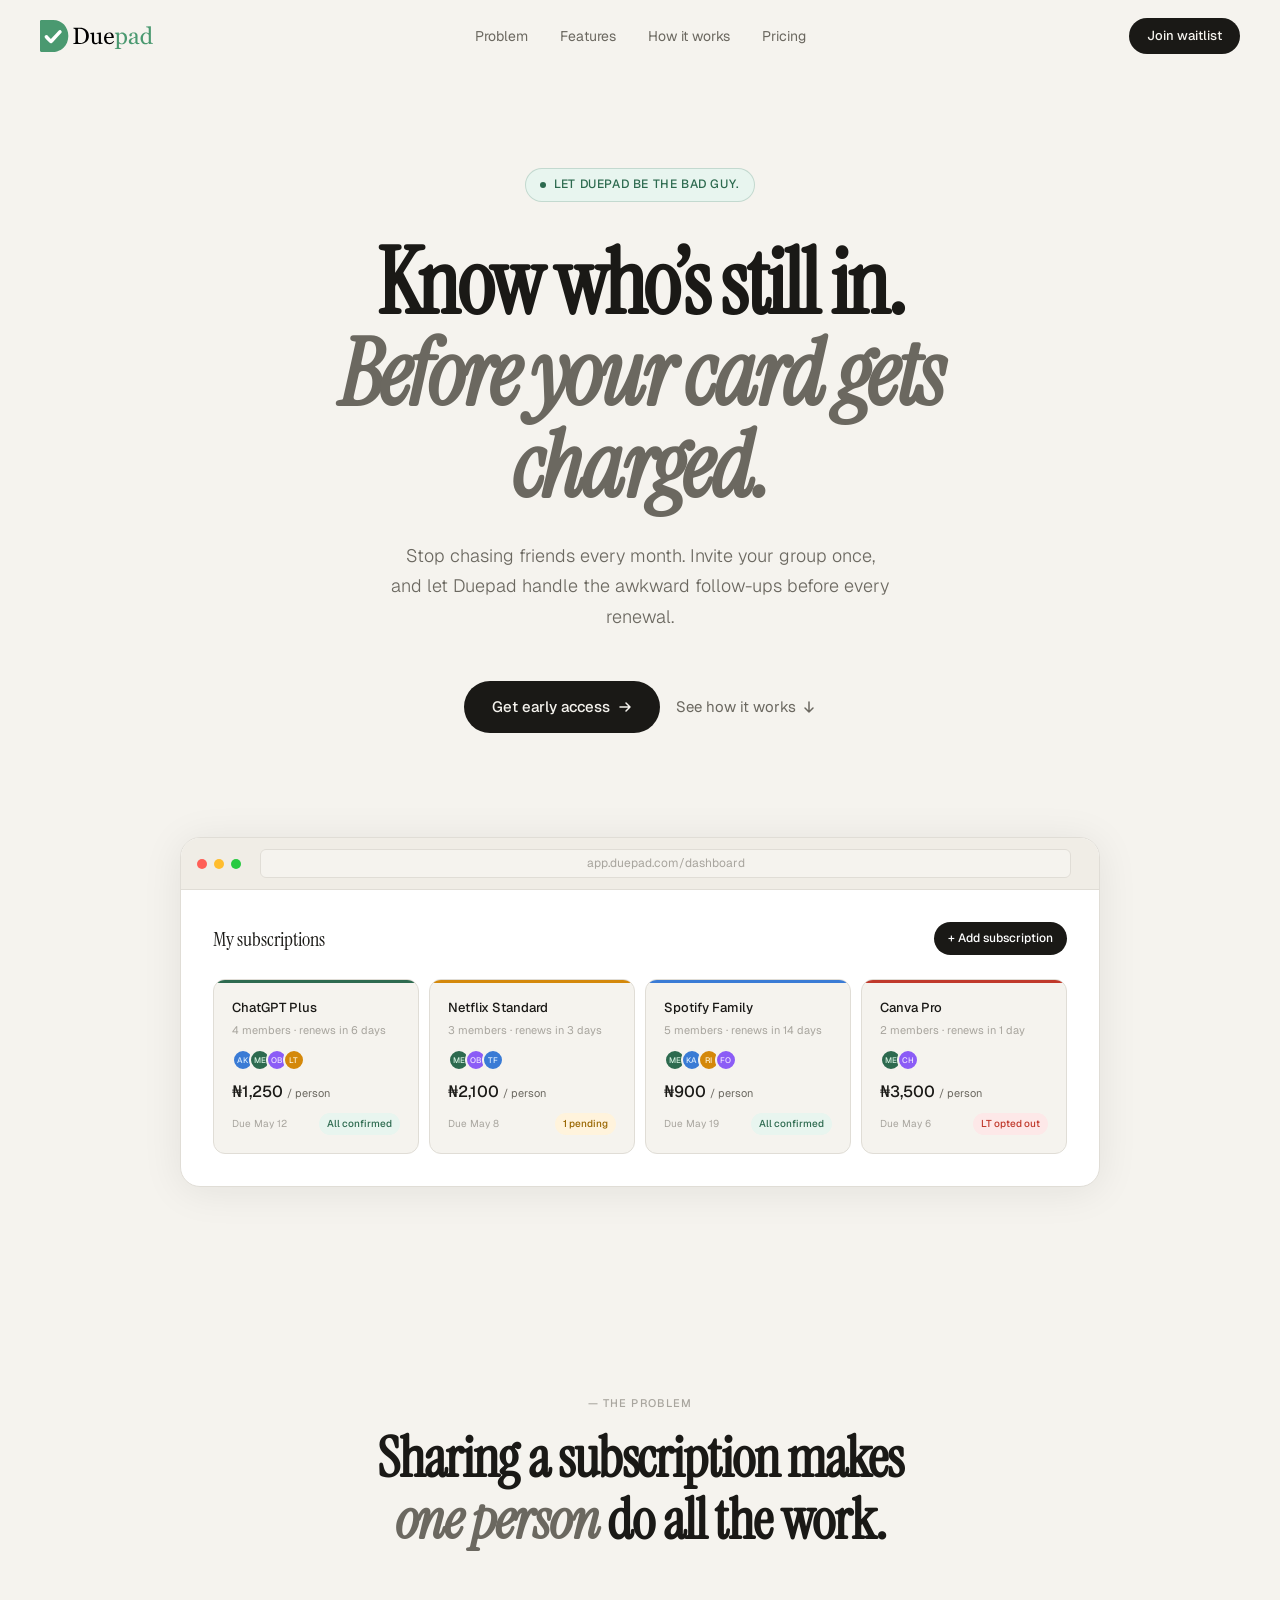
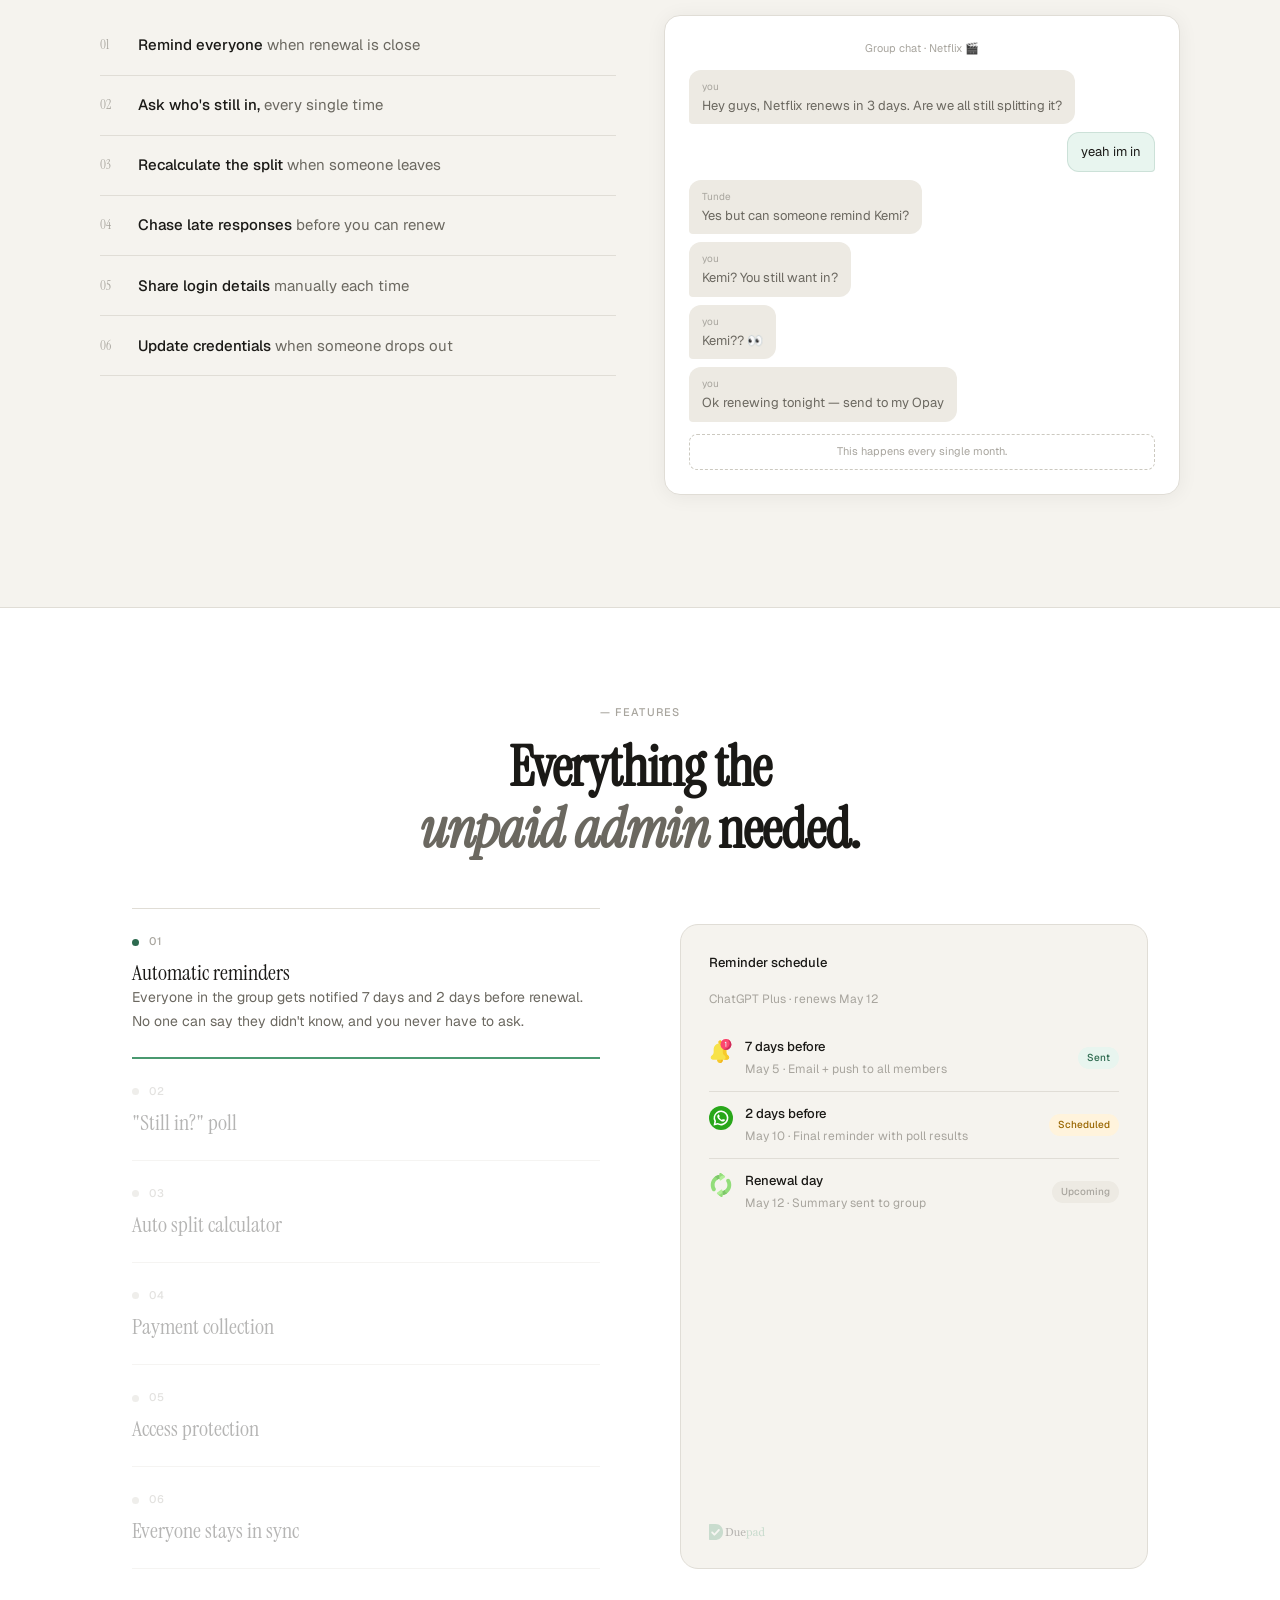
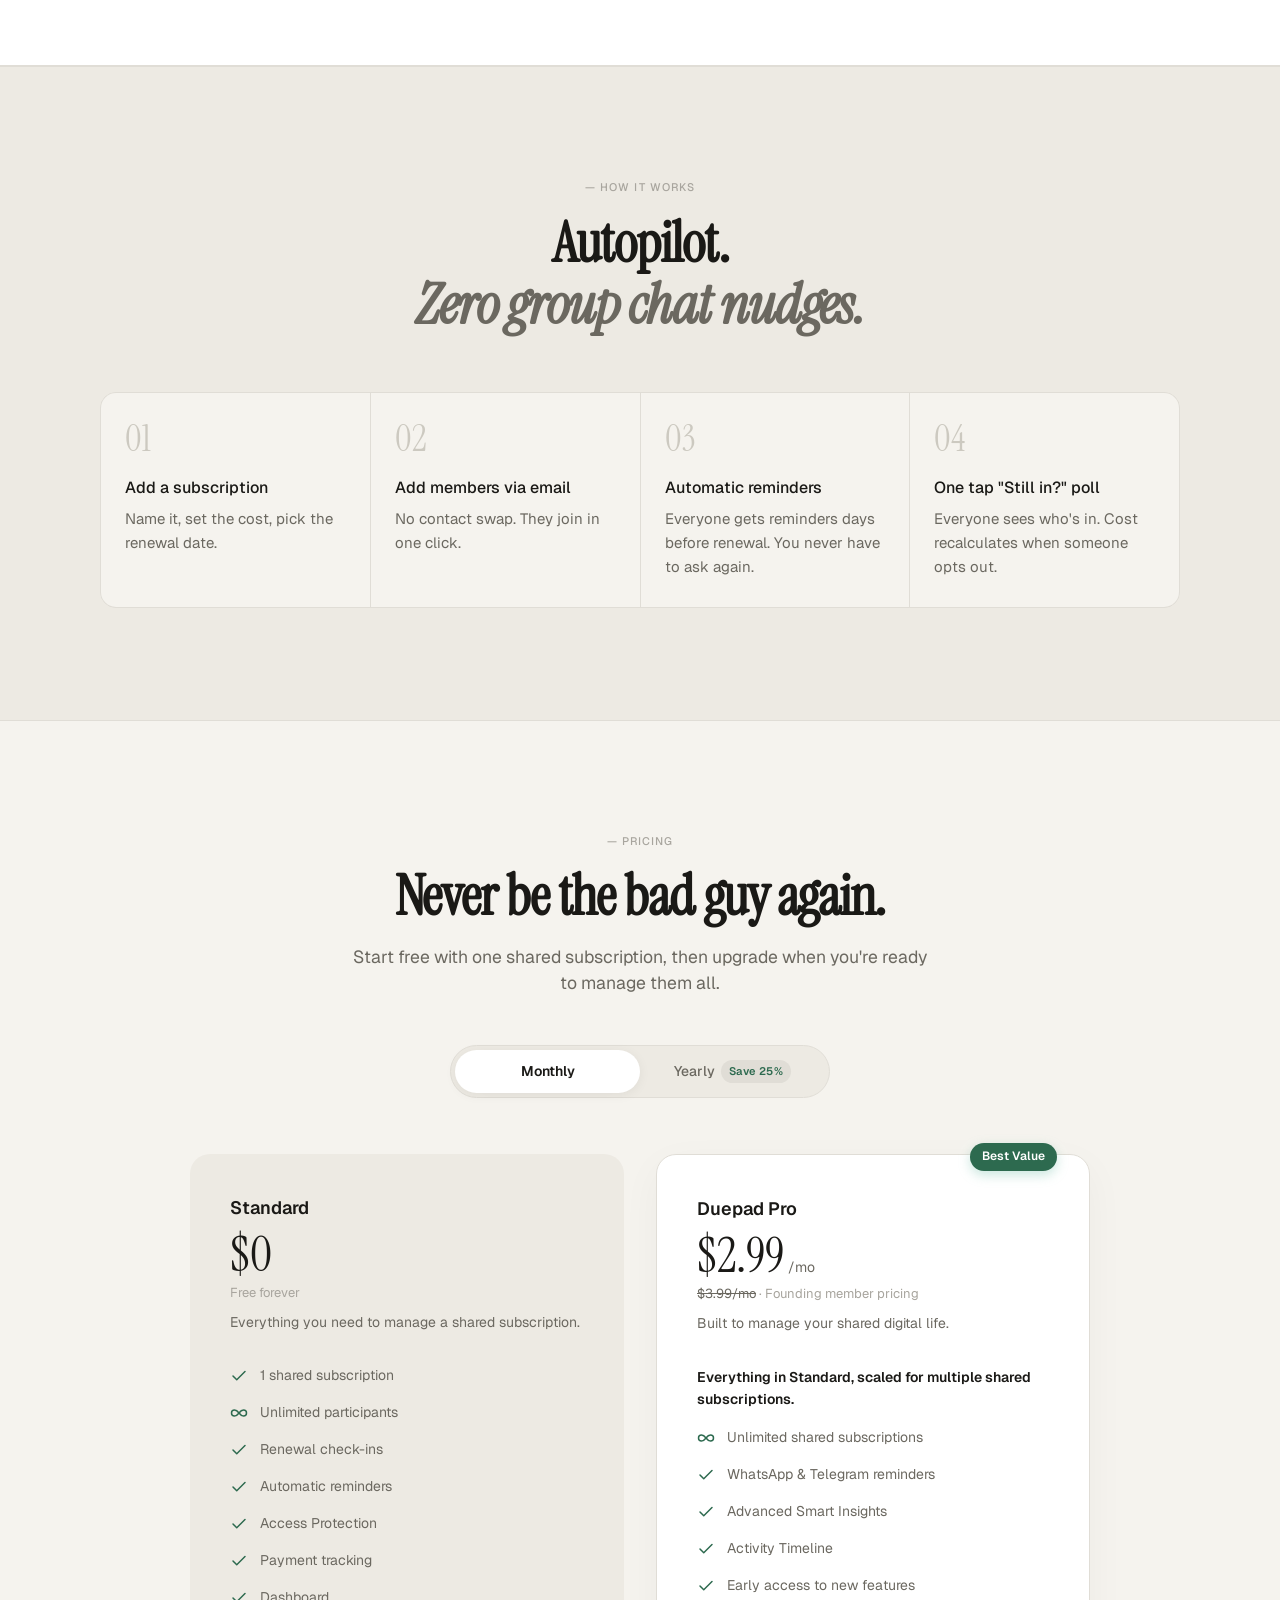
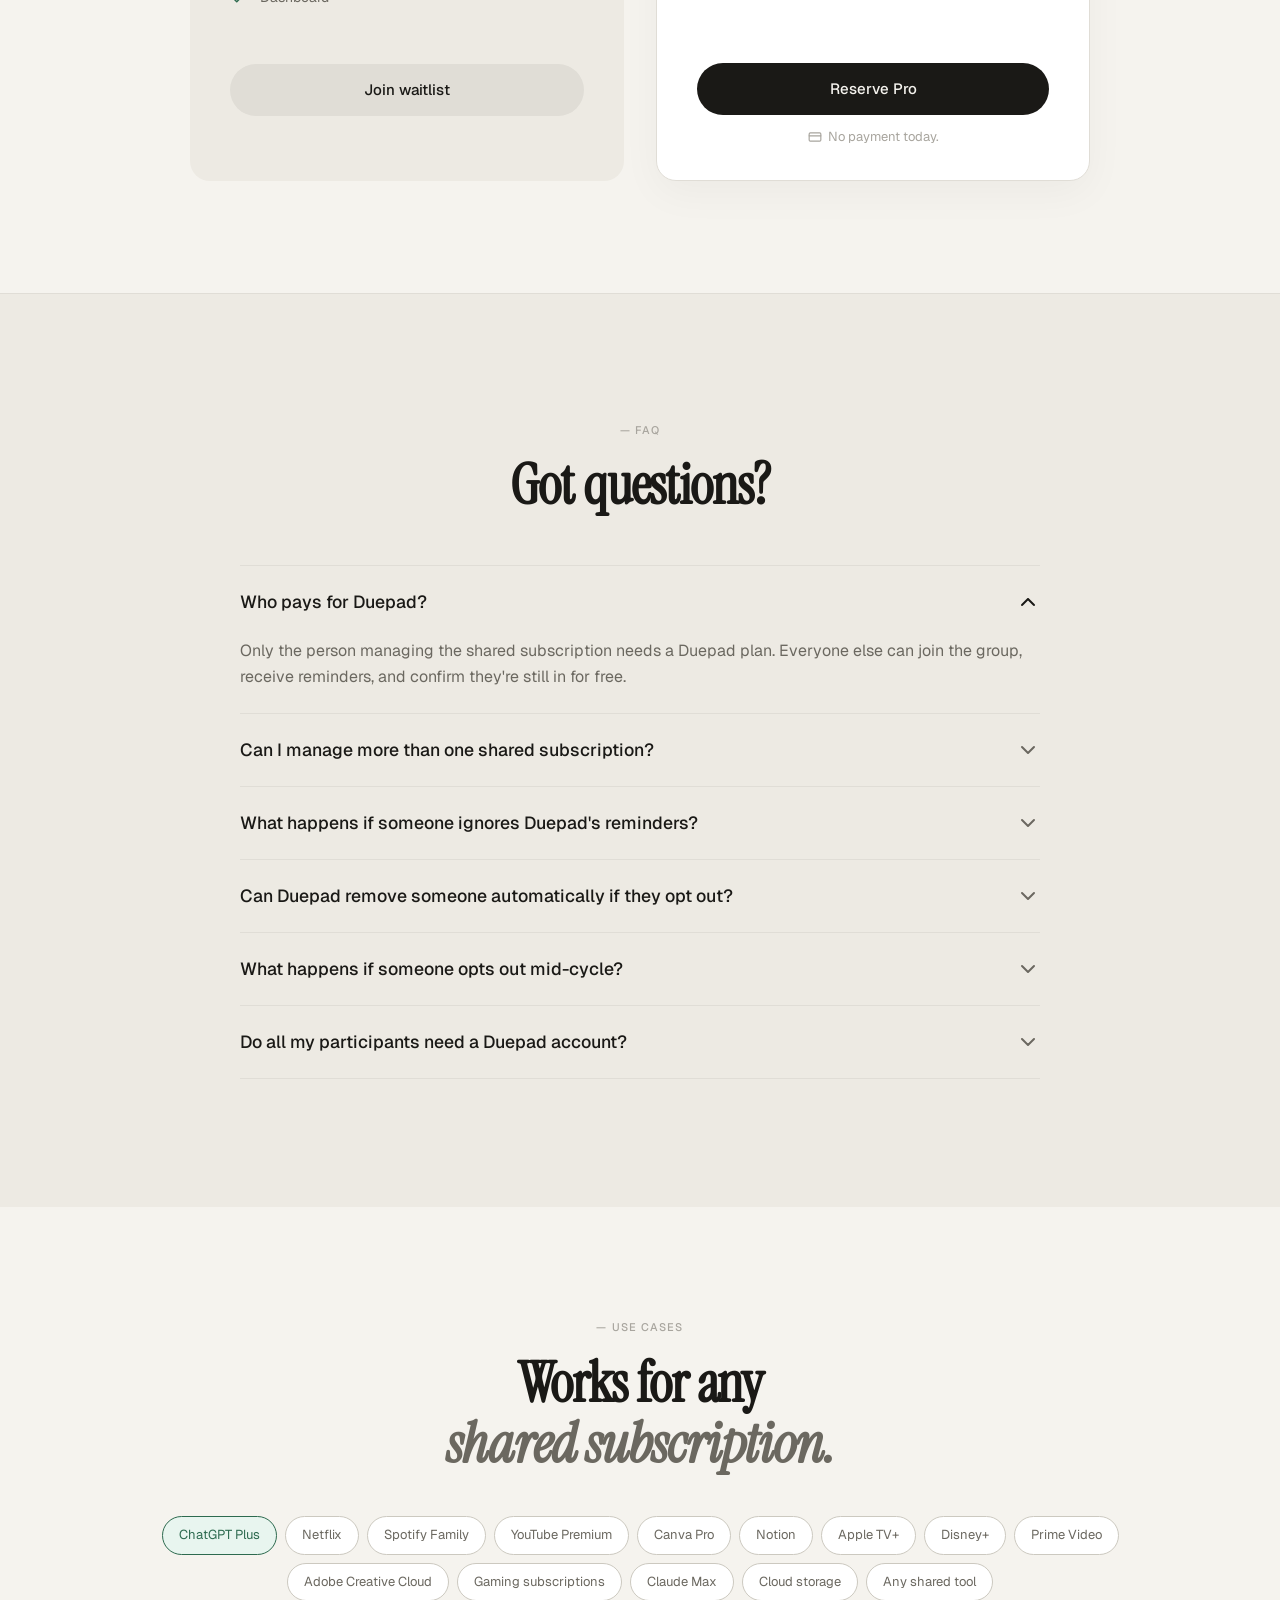
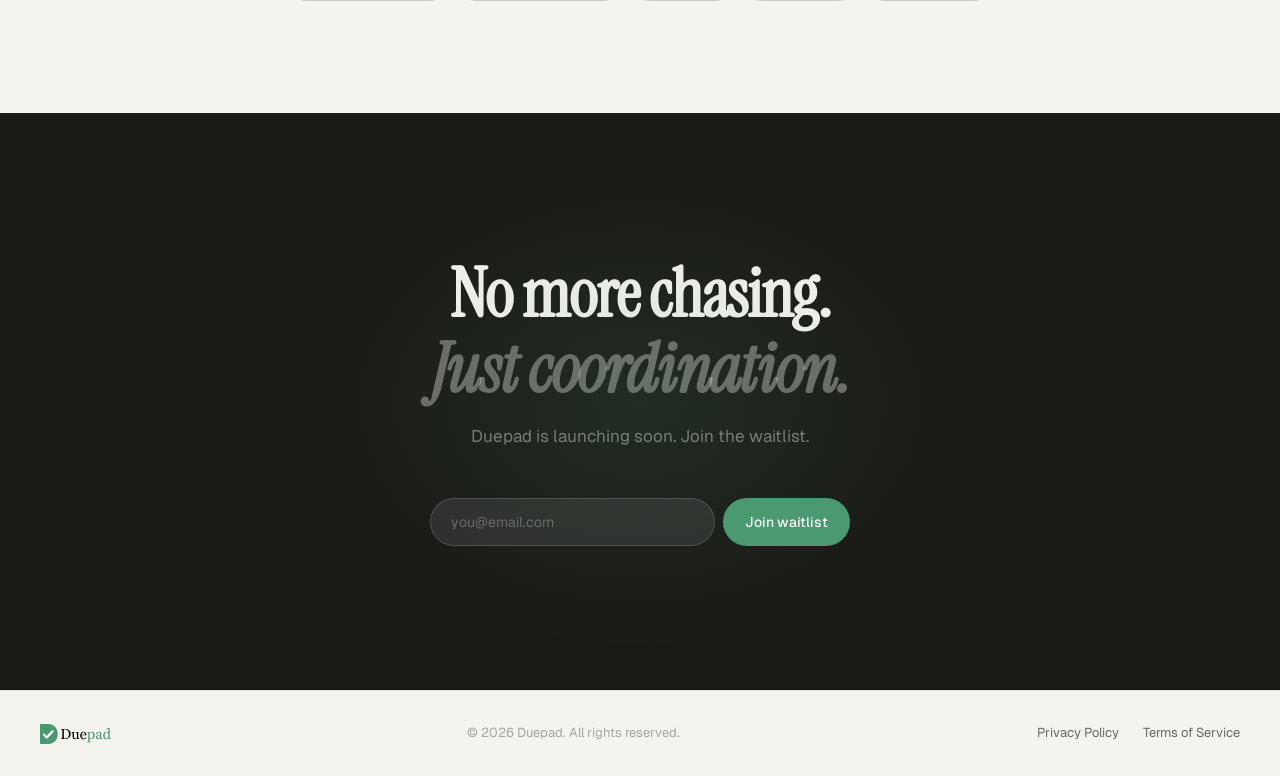
==== commit 1eb36a1a: "feat: update shared dashboard section title to improve clarity" ====
--- a/index.html
+++ b/index.html
@@ -313,7 +313,7 @@
             <div class="f-dot"></div>
             <div class="f-num">06</div>
           </div>
-          <div class="f-title">Shared dashboard</div>
+          <div class="f-title">Everyone stays in sync</div>
           <div class="f-desc">
             Everyone sees the same view: upcoming renewals, who's confirmed,
             and what they owe. No one is out of the loop.
@@ -477,9 +477,9 @@
                 transfer ₦3,500 to</div>
               <div
                 style="background: var(--bg); border: 1px solid var(--border); border-radius: 8px; padding: 20px; text-align: center; margin-bottom: 20px;">
-                <div style="font-size: 14px; color: var(--muted); margin-top: 8px;">Access Bank</div>
-                <div style="font-size: 28px; font-weight: 600; color: var(--ink); letter-spacing: 2px;">0092635330</div>
-                <div style="font-size: 15px; font-weight: 500; color: var(--ink); margin-top: 8px;">Emmanuel Odoemelam
+                <div style="font-size: 14px; color: var(--muted); margin-top: 8px;">Guaranty Trust Bank (GTB)</div>
+                <div style="font-size: 28px; font-weight: 600; color: var(--ink); letter-spacing: 2px;">0123456789</div>
+                <div style="font-size: 15px; font-weight: 500; color: var(--ink); margin-top: 8px;">Sarah Chen
                 </div>
               </div>
               <button class="btn-primary" style="width: 100%; justify-content: center; height: 48px;">I've paid</button>
@@ -651,6 +651,11 @@
           </div>
         </div>
       </div>
+      <!--<div class="reveal" style="display: flex; justify-content: center; width: 100%; margin-top: -2rem; margin-bottom: 3.5rem; gap: 12px; font-size: 14px; font-weight: 500;">
+        <span id="curr-usd" style="color: var(--ink); cursor: pointer; transition: color 0.2s;">USD</span>
+        <span style="color: var(--muted2);">|</span>
+        <span id="curr-ngn" style="color: var(--muted); cursor: pointer; transition: color 0.2s;">NGN</span>
+      </div>-->
 
       <div class="pricing-grid reveal">
         <!-- Free Tier -->
@@ -981,7 +986,7 @@
     </div>
   </div>
 
-  <script src="script.js"></script>
+  <script src="script.js?v=2"></script>
 </body>
 
 </html>
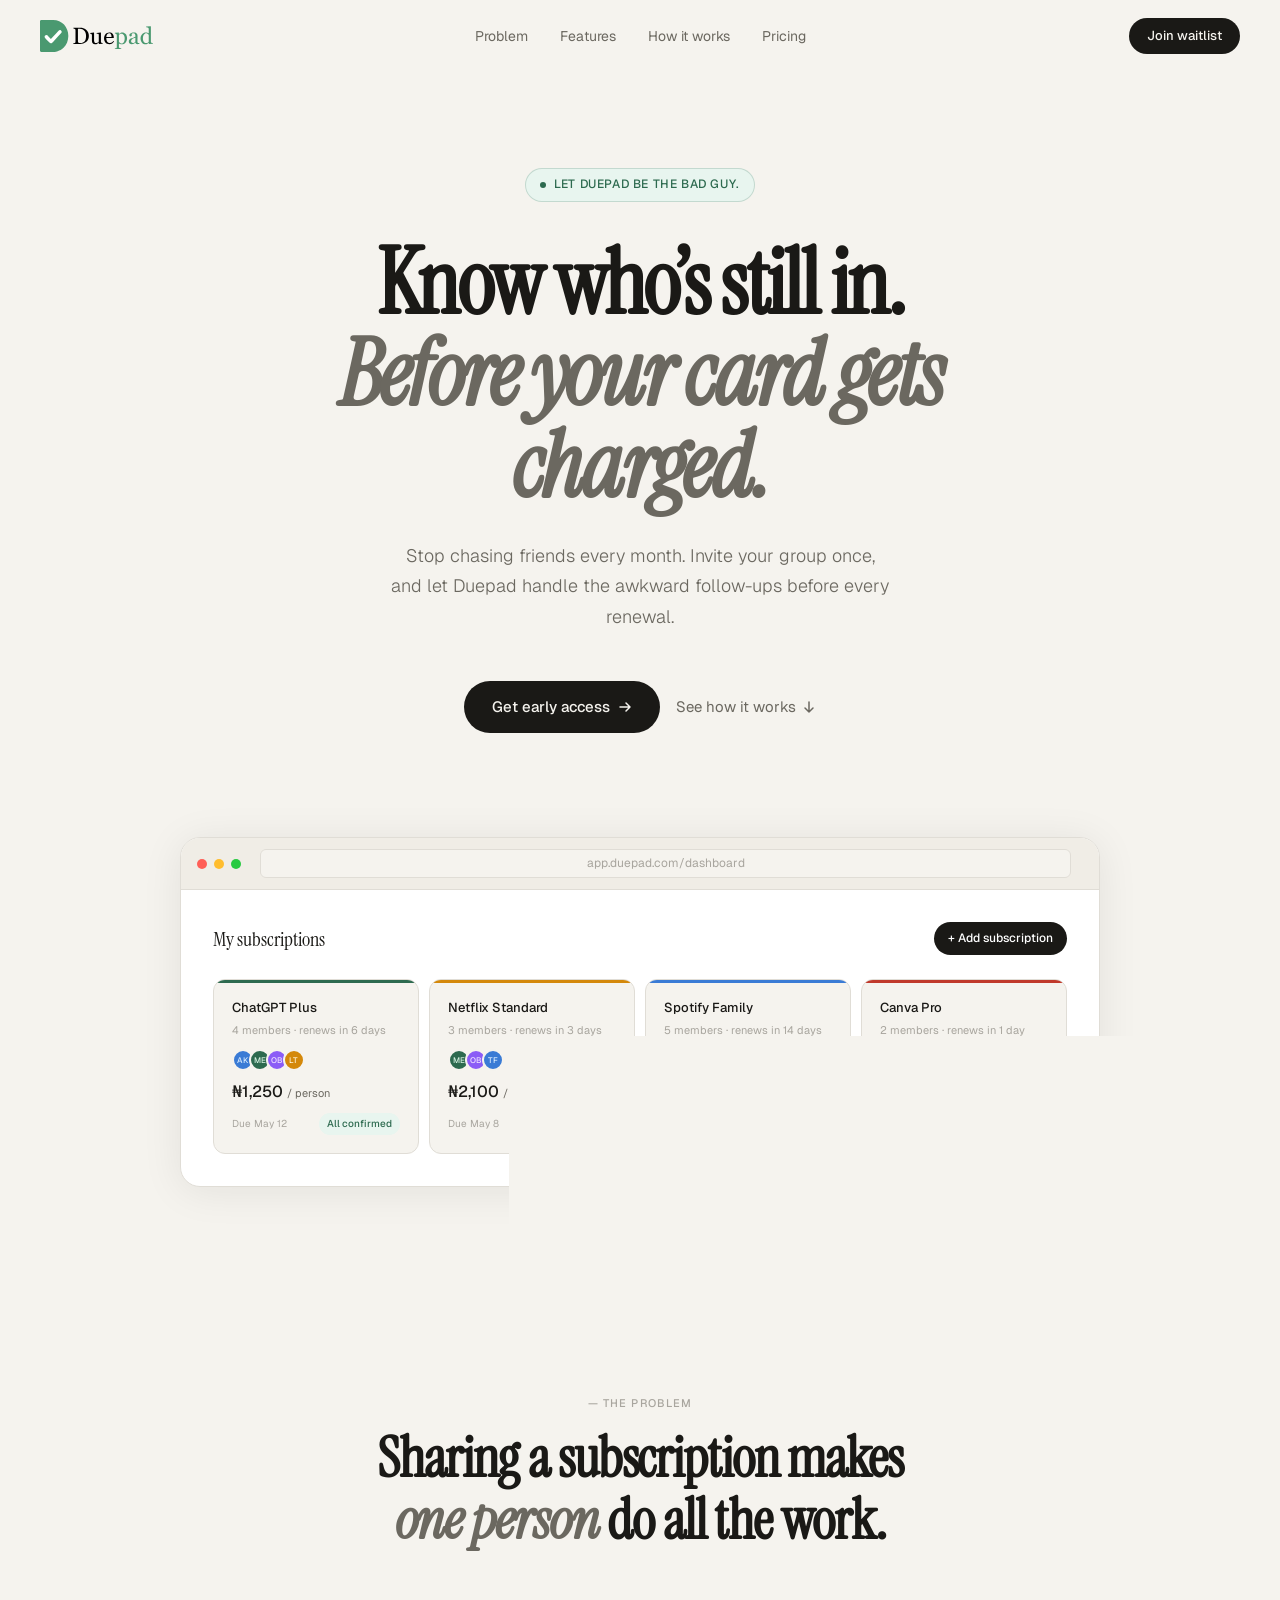
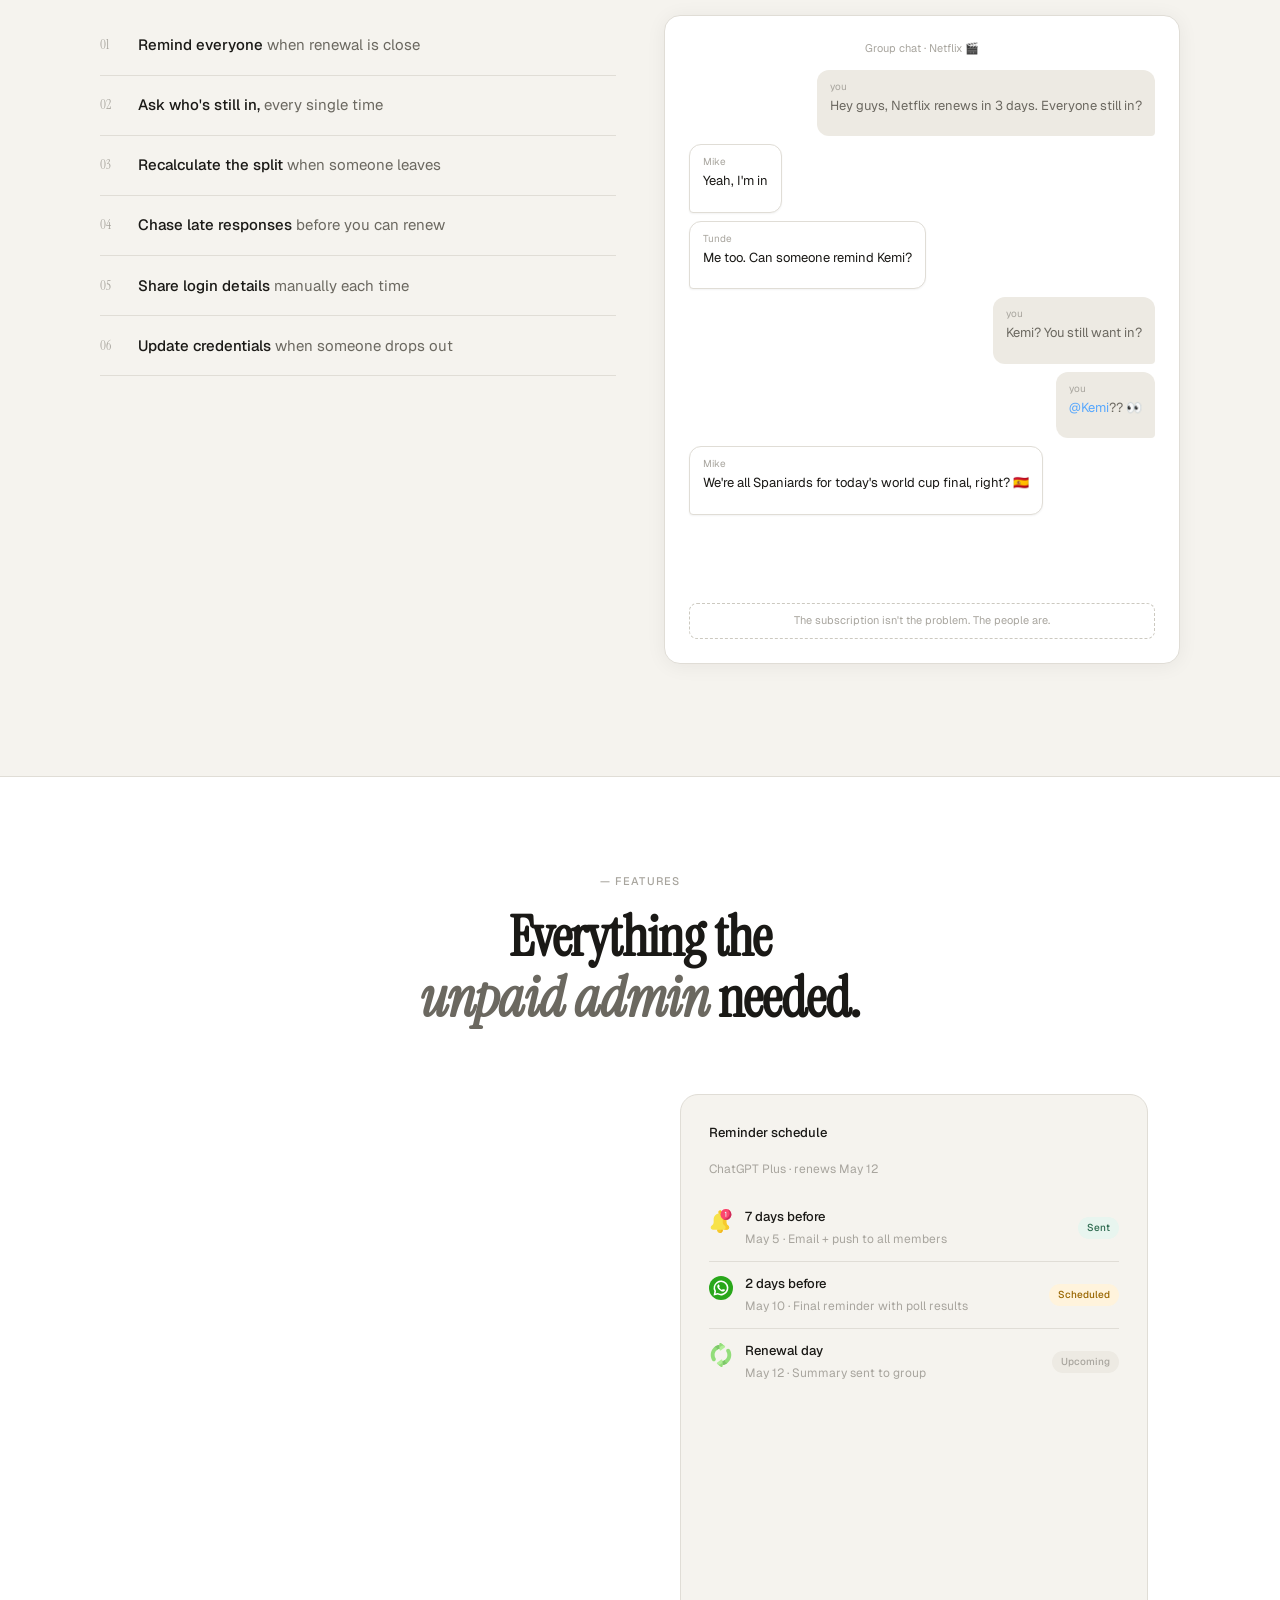
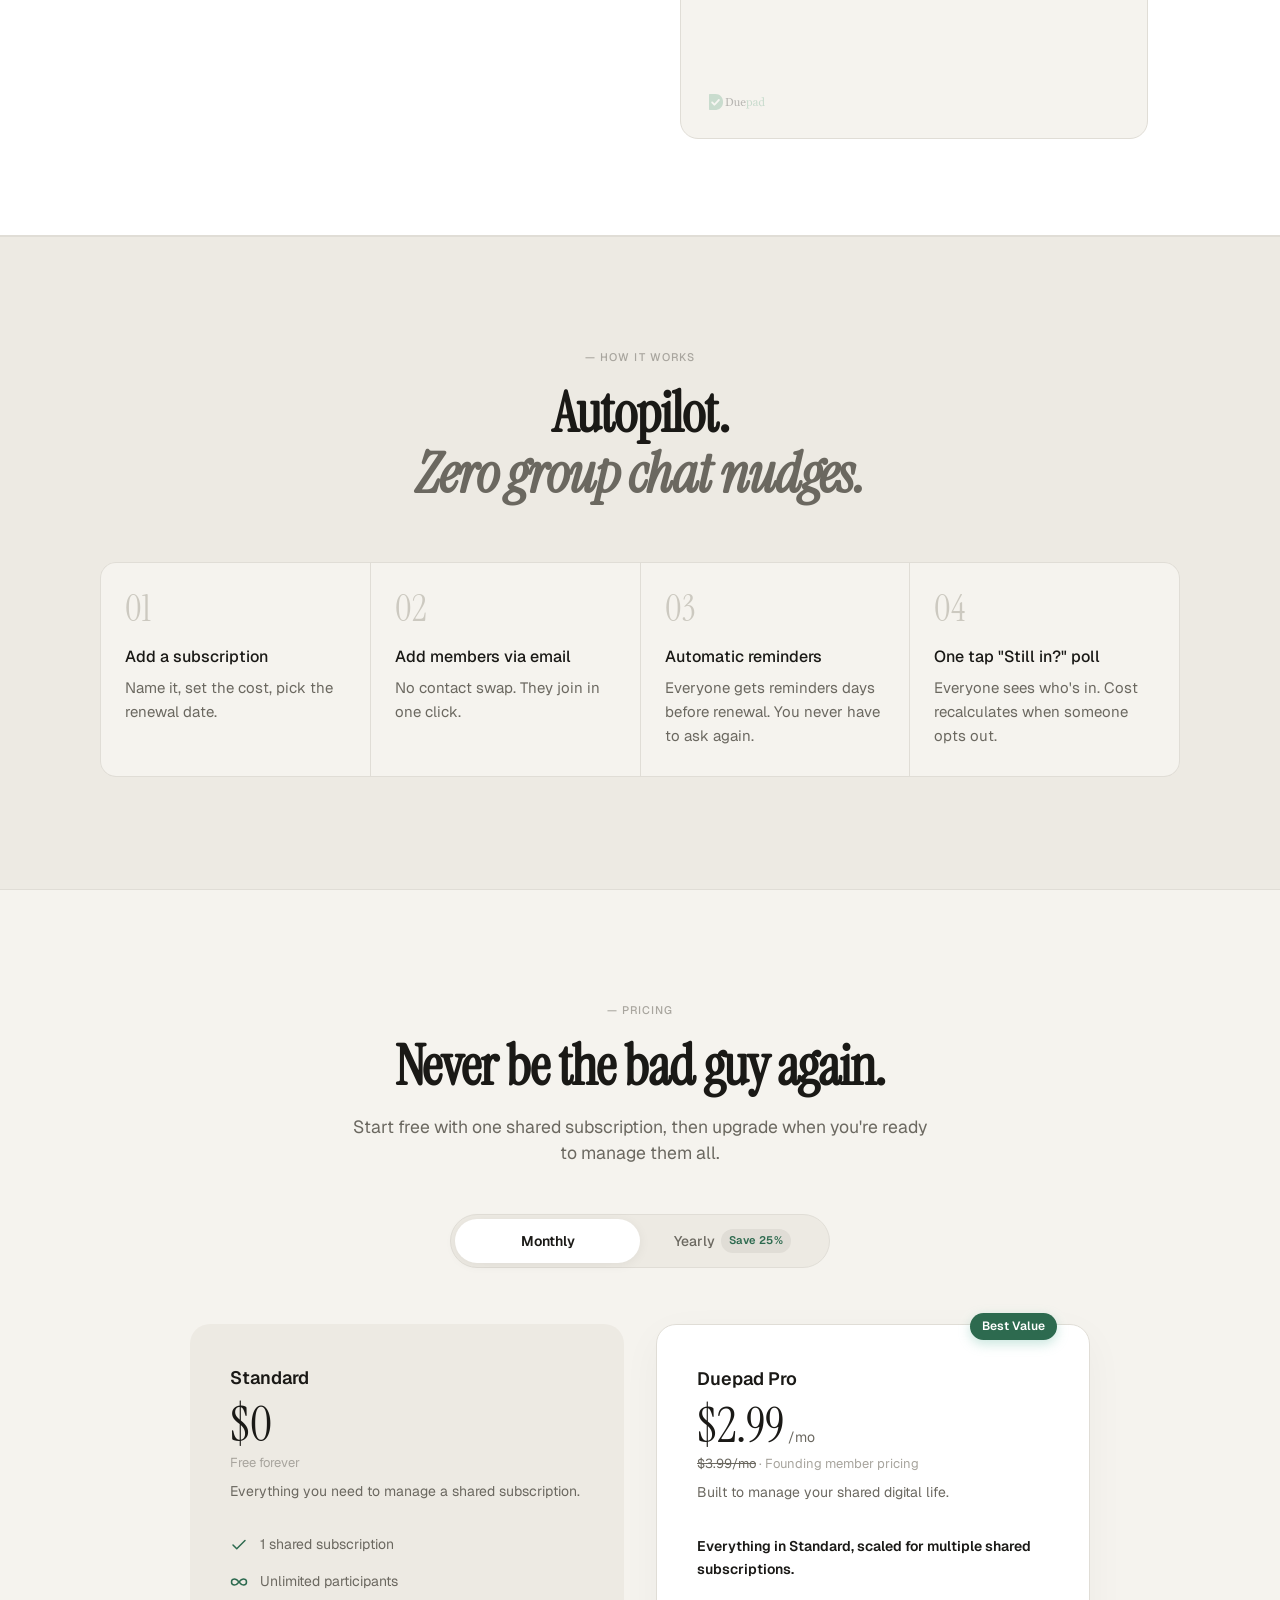
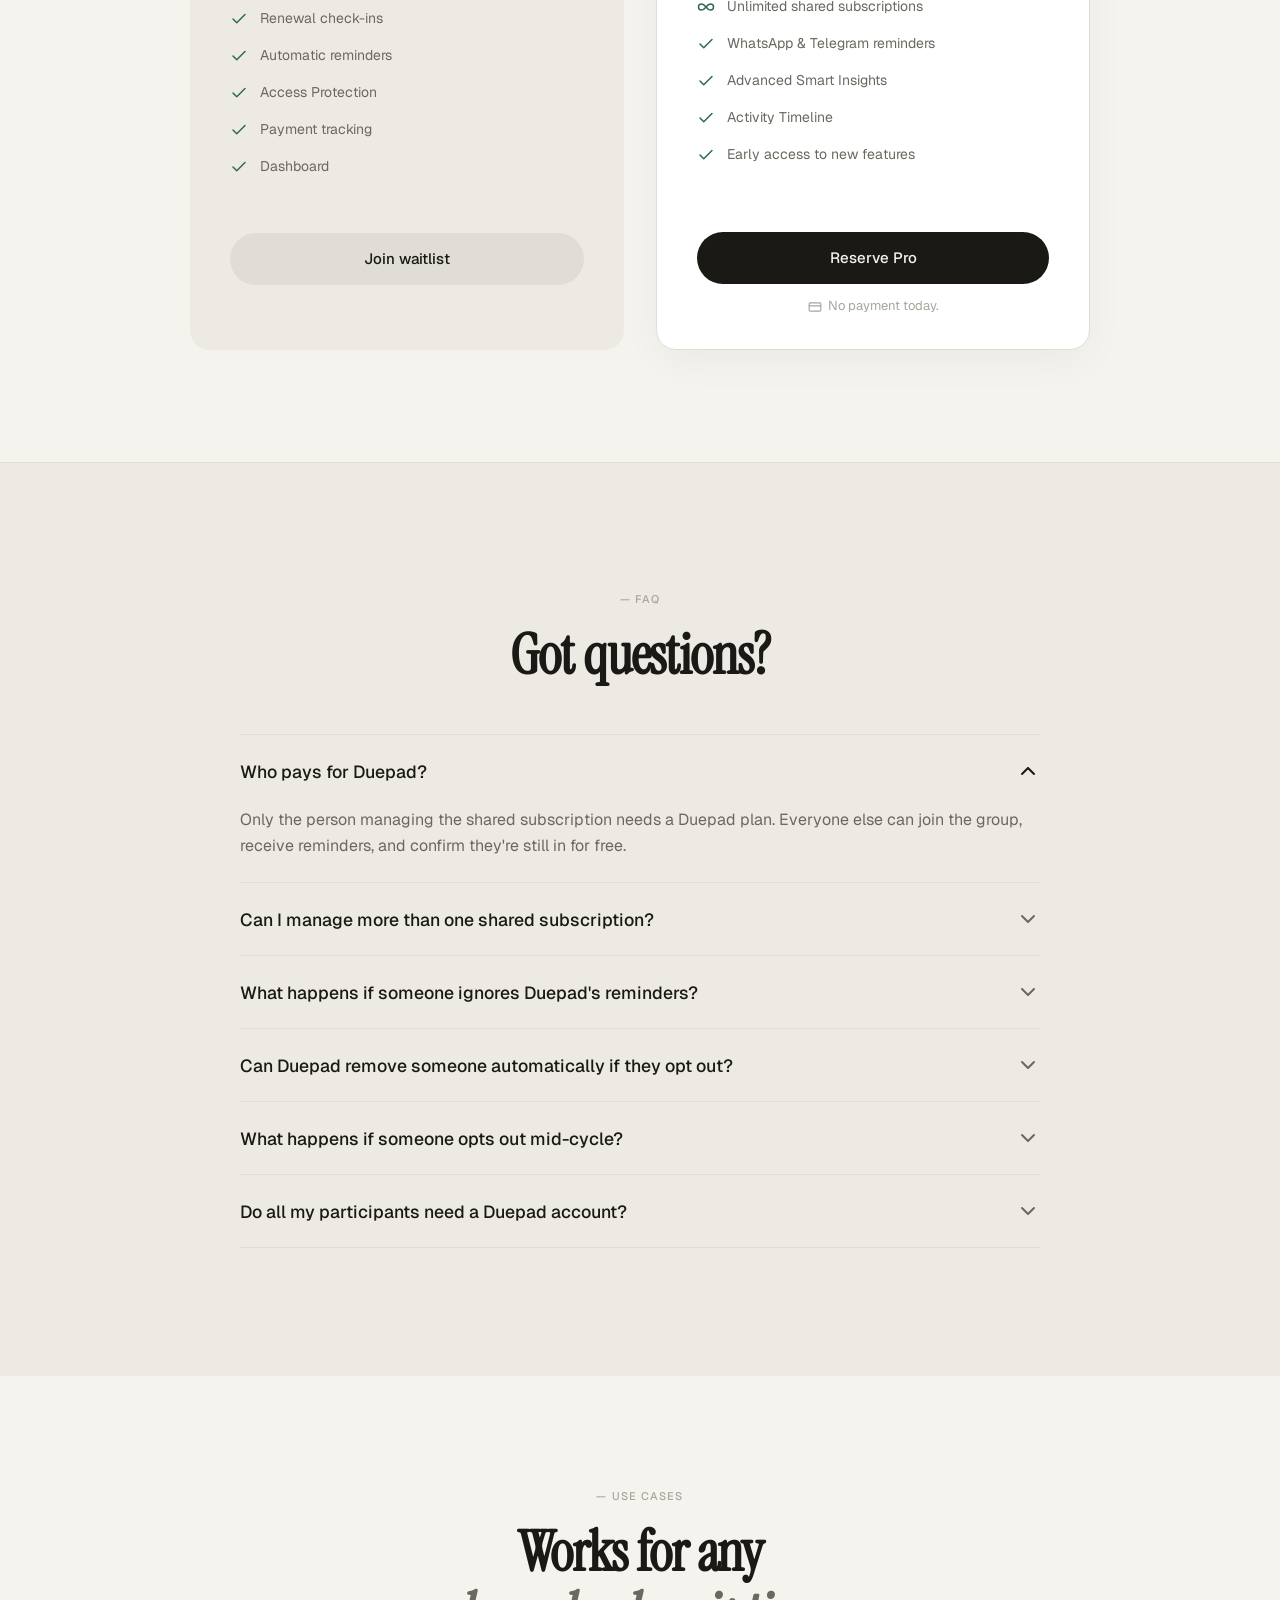
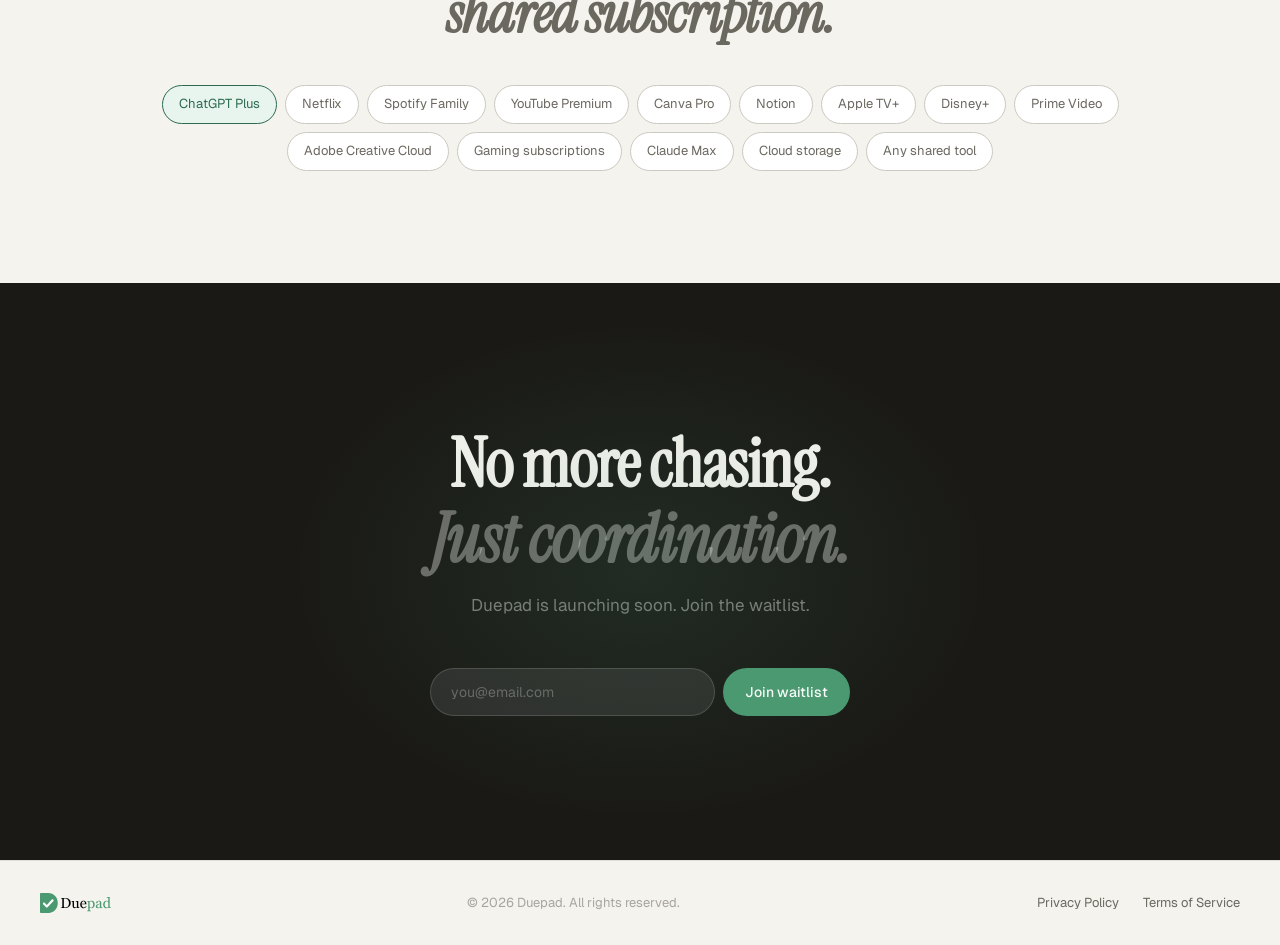
==== commit 93401bed: "chore: Updated styling and copy of problem illustration" ====
--- a/index.html
+++ b/index.html
@@ -48,7 +48,7 @@
   <link
     href="https://fonts.googleapis.com/css2?family=Instrument+Serif:ital@0;1&family=Geist:wght@300;400;500&display=swap"
     rel="stylesheet" />
-  <link rel="stylesheet" href="style.css" />
+  <link rel="stylesheet" href="style.css?v=5" />
   <link rel="icon" href="/favicon.png" type="image/png" />
   <link rel="apple-touch-icon" href="/favicon.png" />
 </head>
@@ -215,26 +215,40 @@
           <div class="chat-header">Group chat · Netflix 🎬</div>
           <div class="bubble them">
             <div class="bubble-name">you</div>
-            Hey guys, Netflix renews in 3 days. Are we all still splitting it?
-          </div>
-          <div class="bubble me">yeah im in</div>
-          <div class="bubble them">
+            Hey guys, Netflix renews in 3 days. Everyone still in?
+            <span class="bubble-time">10:41 AM</span>
+          </div>
+          <div class="bubble me">
+            <div class="bubble-name">Mike</div>
+            Yeah, I'm in
+            <span class="bubble-time">10:43 AM</span>
+          </div>
+          <div class="bubble me">
             <div class="bubble-name">Tunde</div>
-            Yes but can someone remind Kemi?
+            Me too. Can someone remind Kemi?
+            <span class="bubble-time">10:44 AM</span>
           </div>
           <div class="bubble them">
             <div class="bubble-name">you</div>
             Kemi? You still want in?
+            <span class="bubble-time">10:48 AM</span>
           </div>
           <div class="bubble them">
             <div class="bubble-name">you</div>
-            Kemi?? 👀
-          </div>
-          <div class="bubble them">
-            <div class="bubble-name">you</div>
-            Ok renewing tonight — send to my Opay
-          </div>
-          <div class="chat-label">This happens every single month.</div>
+            <span style="color: #57a7fd;">@Kemi</span>?? 👀
+            <span class="bubble-time">11:15 AM</span>
+          </div>
+          <div class="bubble me">
+            <div class="bubble-name">Mike</div>
+            We're all Spaniards for today's world cup final, right? 🇪🇸
+            <span class="bubble-time">1:30 PM</span>
+          </div>
+          <div class="bubble me" style="opacity: 0.4;">
+            <div class="bubble-name">Tunde</div>
+            2 in a row 💀
+            <span class="bubble-time">1:42 PM</span>
+          </div>
+          <div class="chat-label">The subscription isn't the problem. The people are.</div>
         </div>
       </div>
     </div>
--- a/style.css
+++ b/style.css
@@ -715,22 +715,32 @@
 .bubble.them {
   background: var(--bg2);
   color: var(--muted);
+  border-bottom-right-radius: 4px;
+  align-self: flex-end
+}
+
+.bubble.me {
+  background: white;
+  color: var(--ink);
   border-bottom-left-radius: 4px;
-  align-self: flex-start
-}
-
-.bubble.me {
-  background: var(--accent-light);
-  color: var(--ink);
-  border-bottom-right-radius: 4px;
-  align-self: flex-end;
-  border: 1px solid rgba(45, 106, 79, 0.15)
+  align-self: flex-start;
+  border: 1px solid var(--border);
+  box-shadow: 0 1px 2px rgba(0,0,0,0.05);
 }
 
 .bubble-name {
   font-size: 10px;
   color: var(--muted2);
   margin-bottom: 2px
+}
+
+.bubble-time {
+  font-size: 9px;
+  opacity: 0.6;
+  text-align: right;
+  display: block;
+  margin-top: 3px;
+  line-height: 1;
 }
 
 .chat-label {
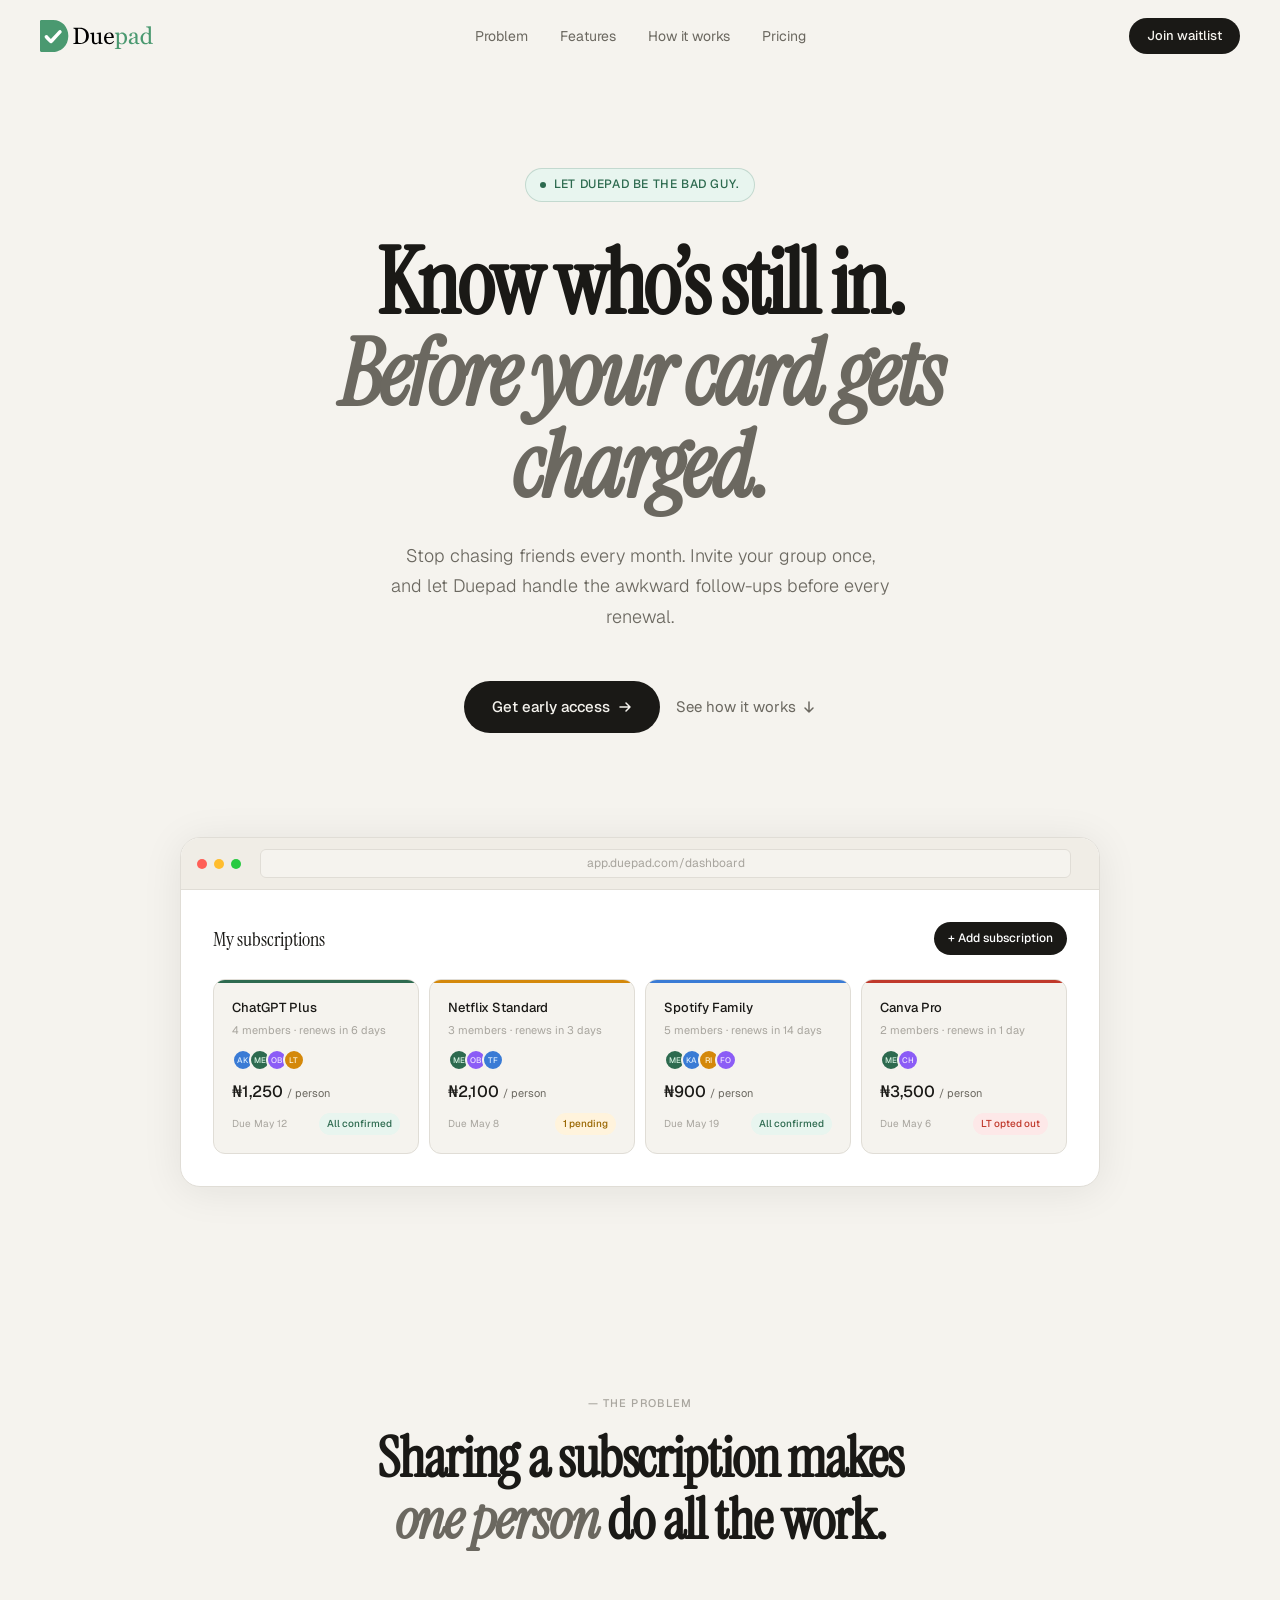
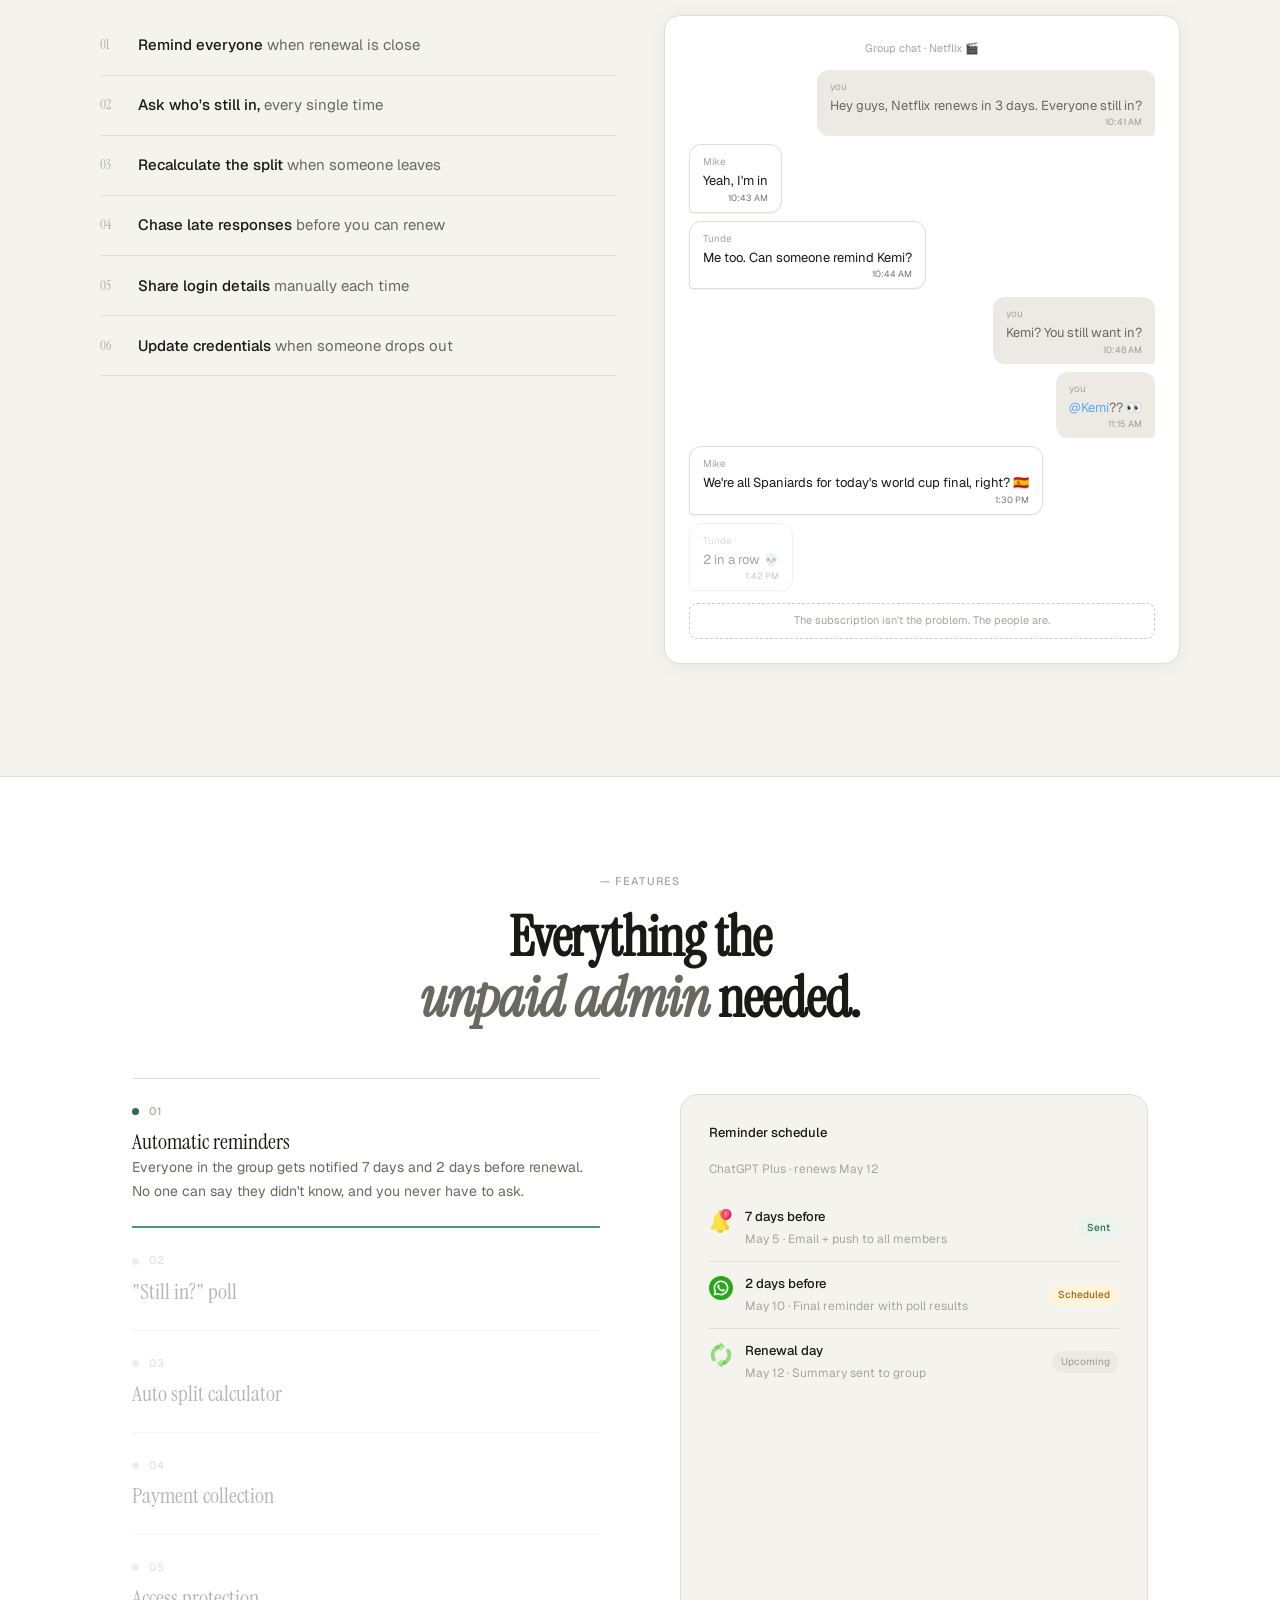
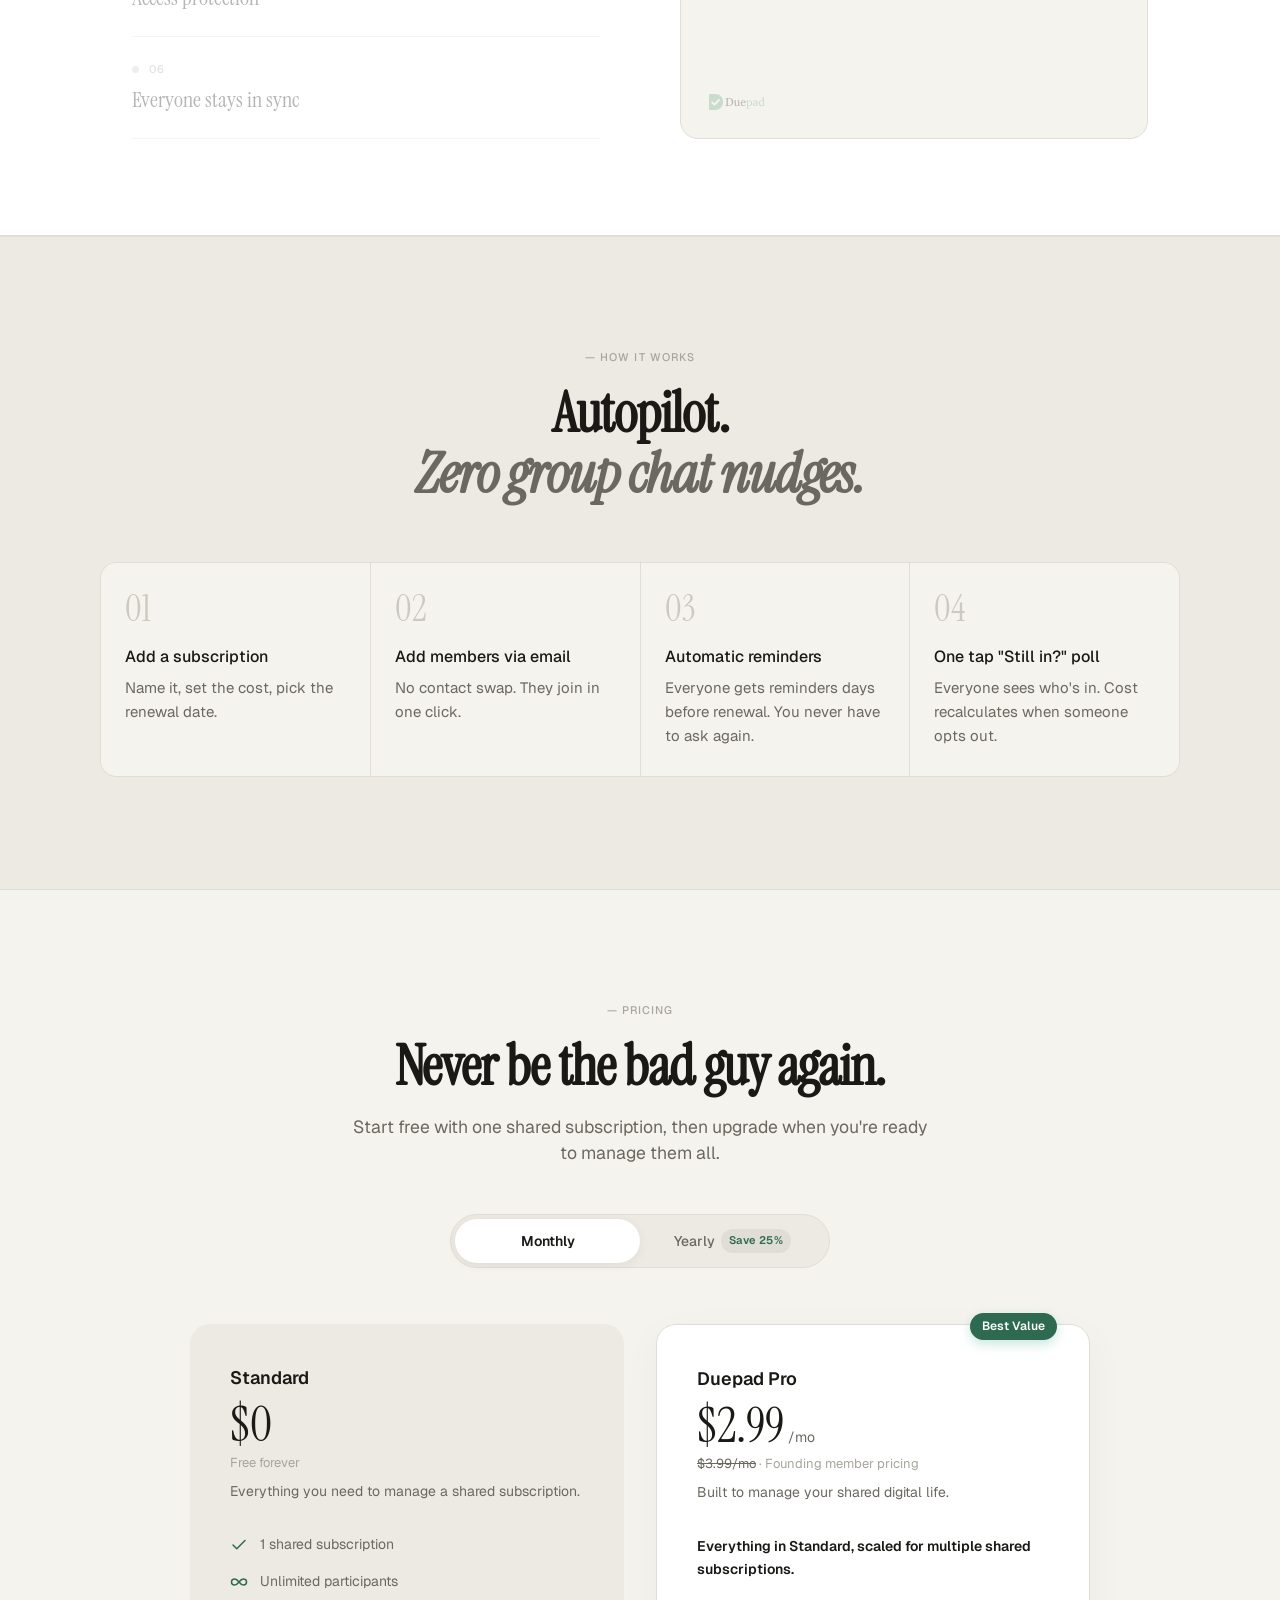
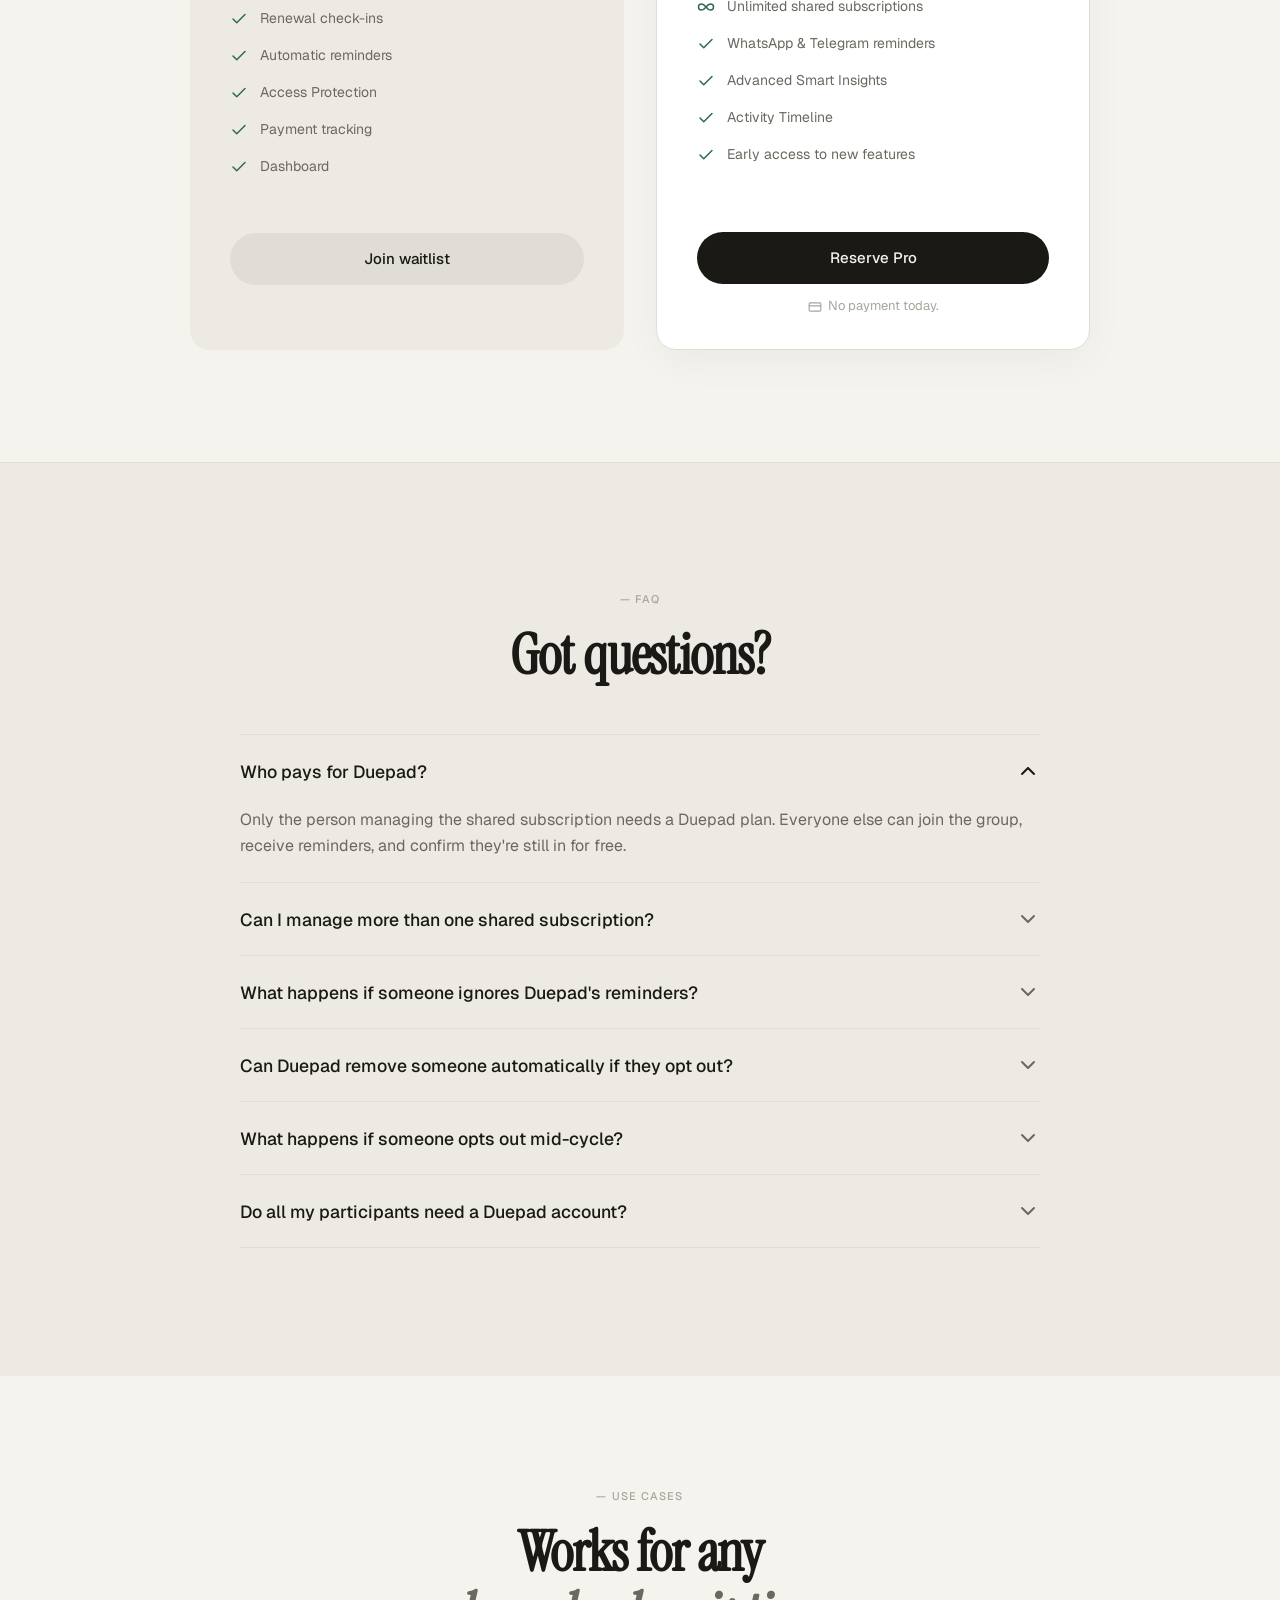
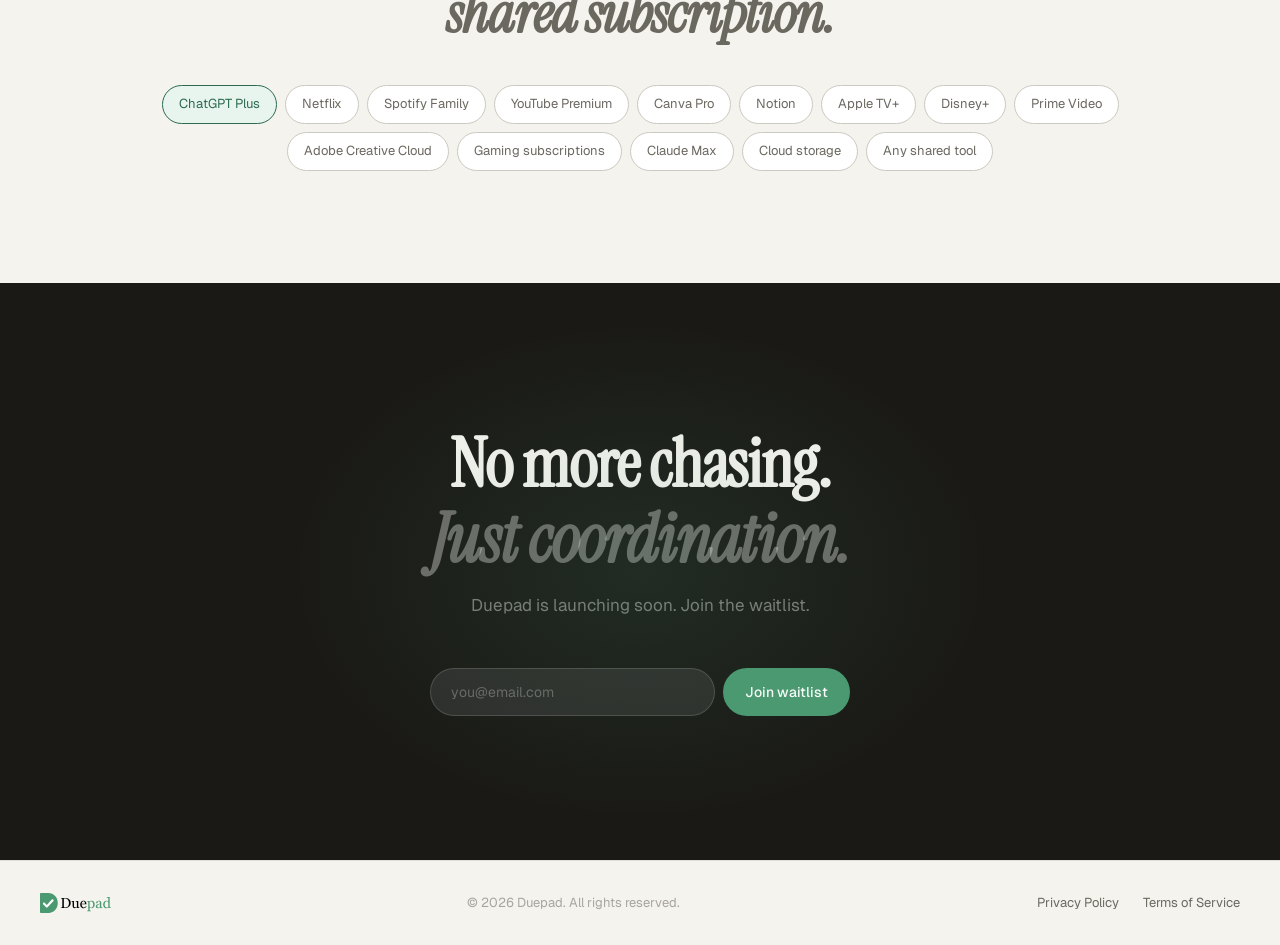
==== commit c6aa131b: "refactor: update SEO description to emphasize automated payment tracking and reminders" ====
--- a/index.html
+++ b/index.html
@@ -36,7 +36,7 @@
     "applicationCategory": "FinanceApplication",
     "operatingSystem": "Web",
     "url": "https://duepad.com",
-    "description": "Duepad makes managing shared subscriptions and split payments effortless. Share Netflix, Spotify, Canva, and more with friends. Zero awkward group chat nudges.",
+    "description": "Shared subscriptions without the awkward follow-ups. Stop chasing friends every month. Duepad automates check-ins, reminders, and payment tracking so you don’t have to.",
     "offers": {
       "@type": "Offer",
       "price": "0",
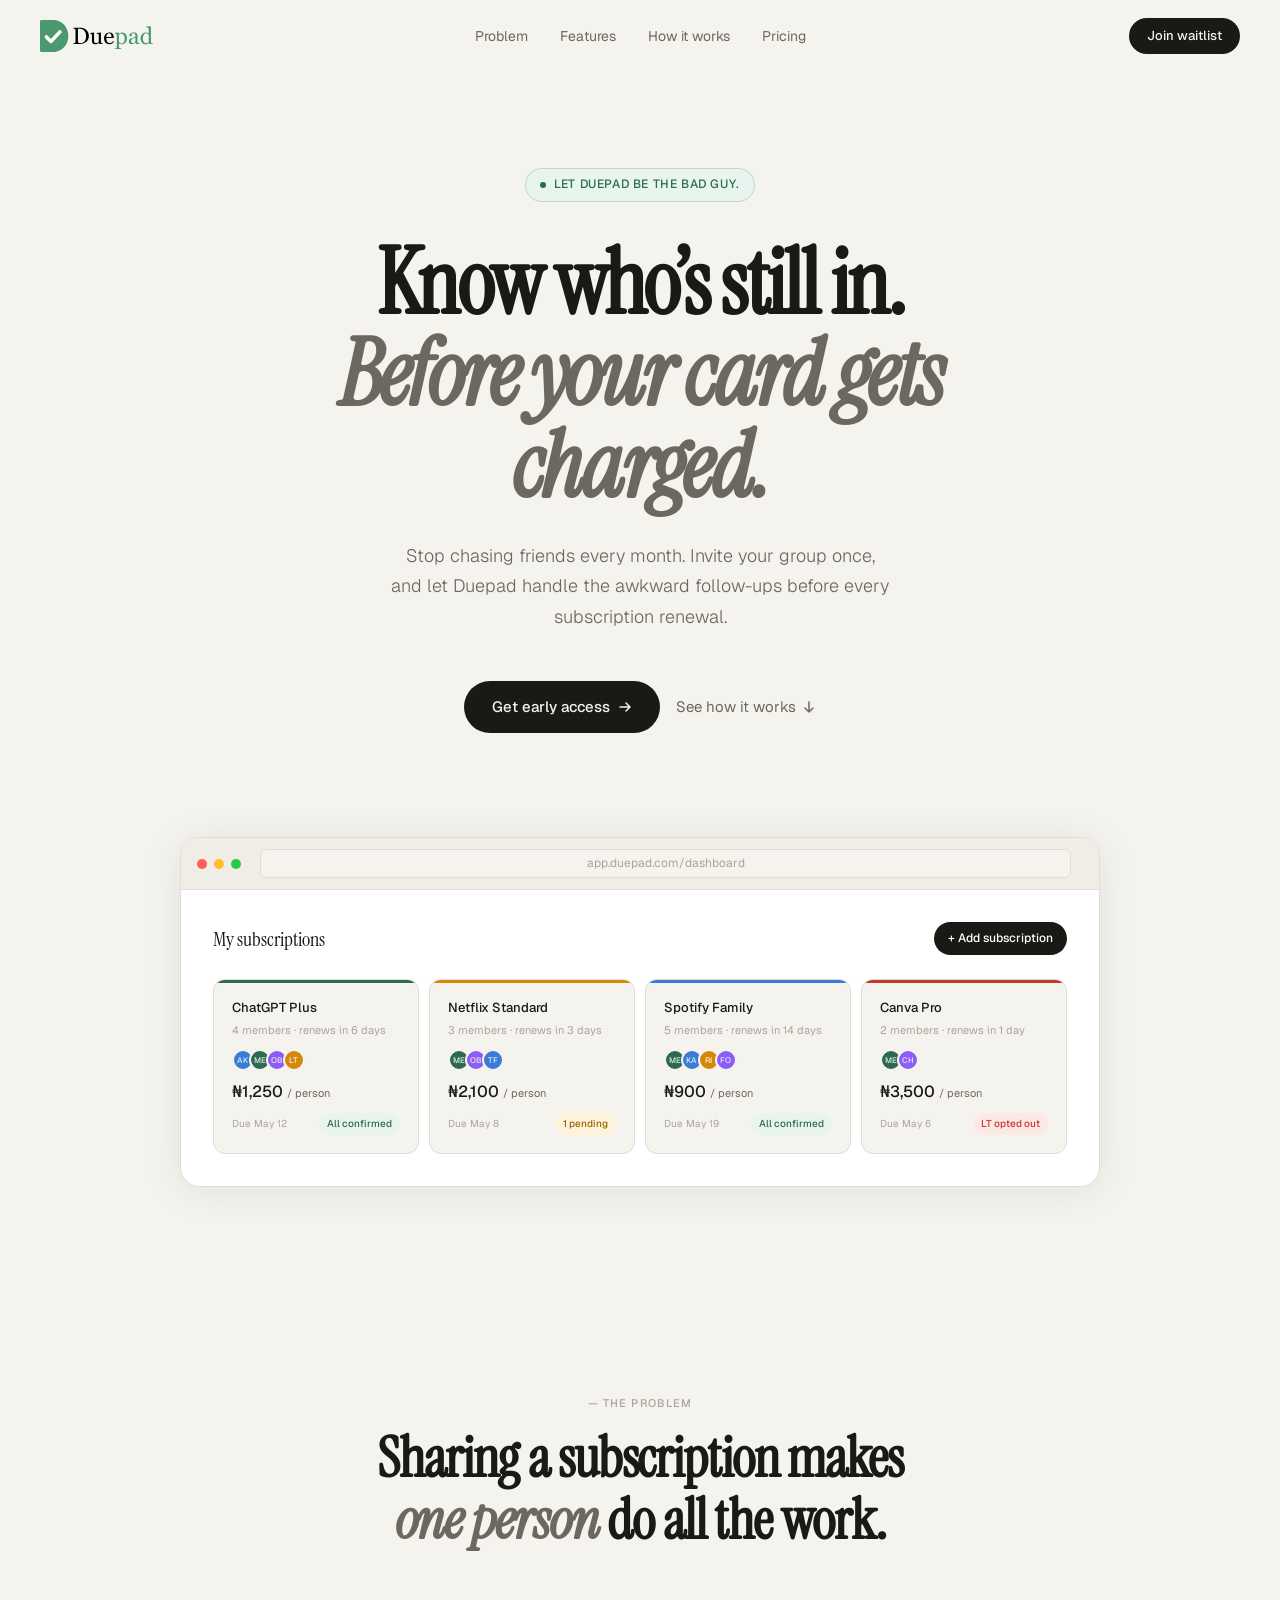
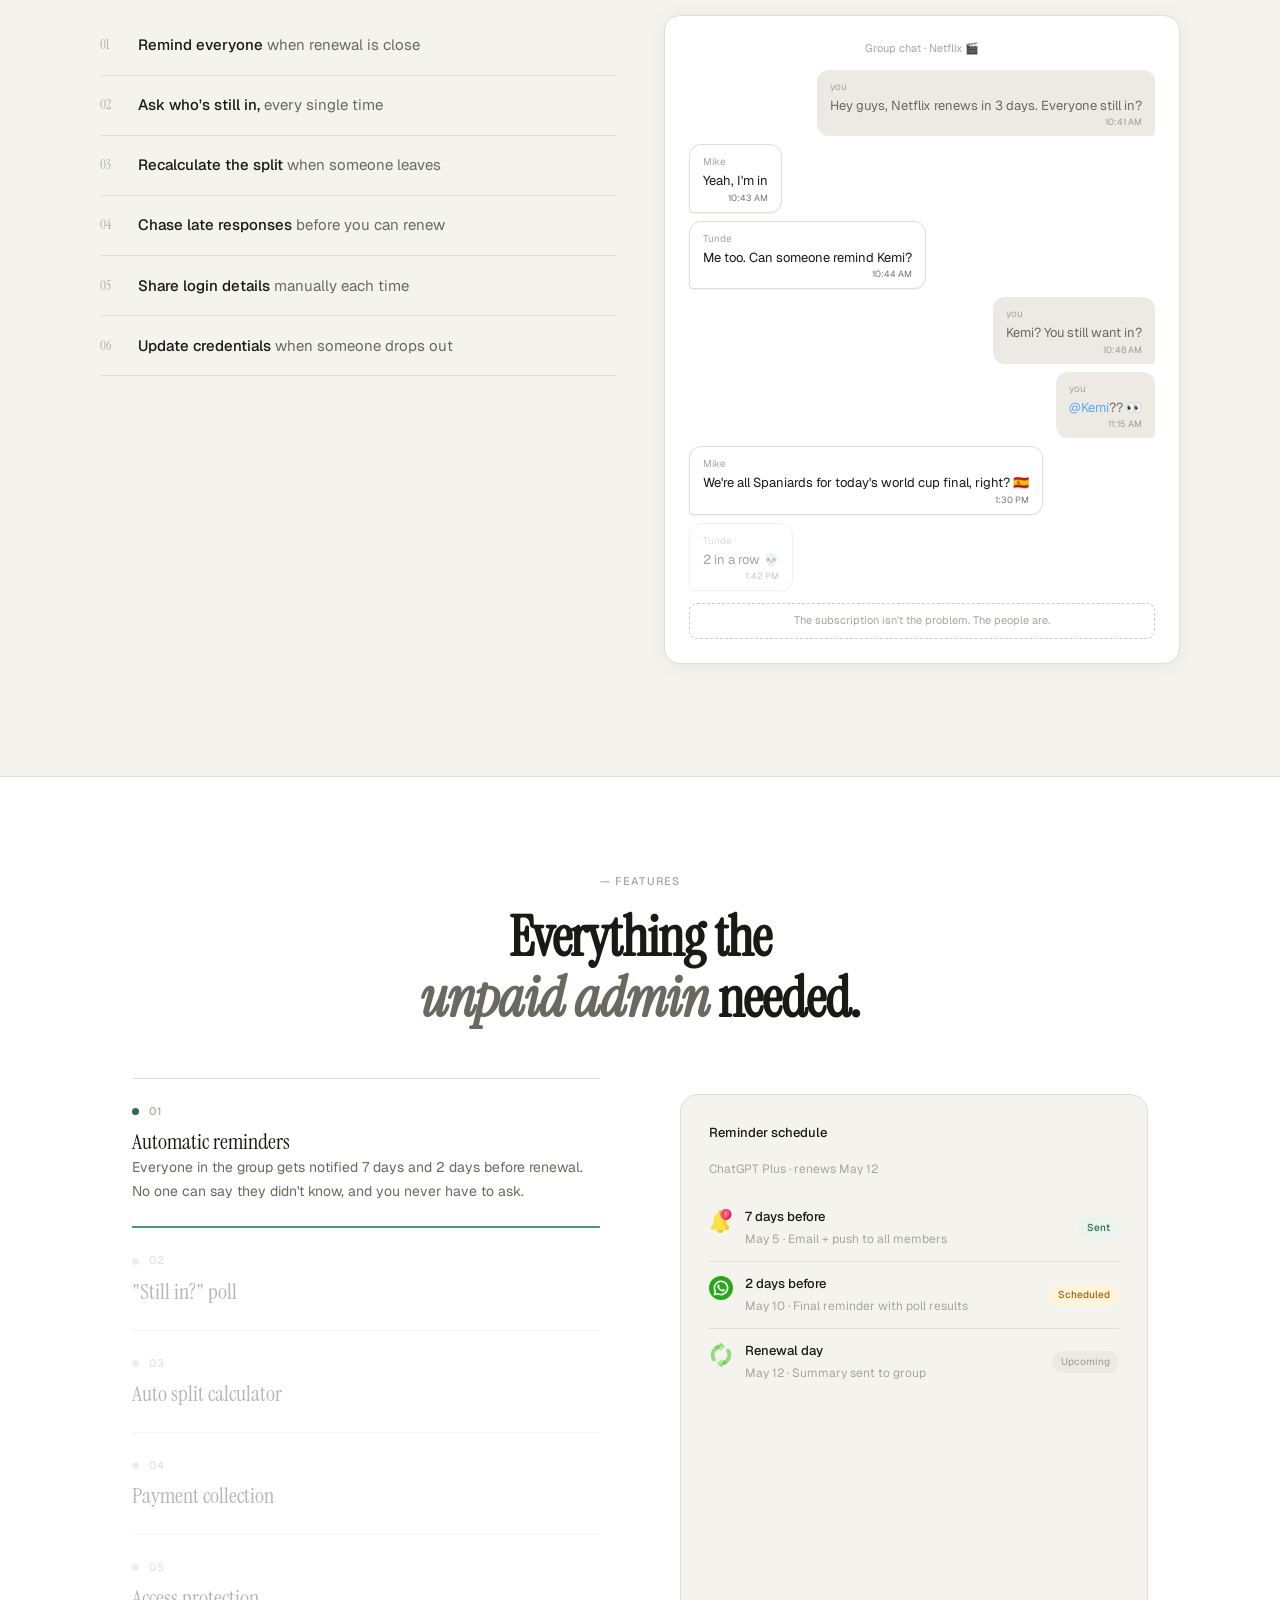
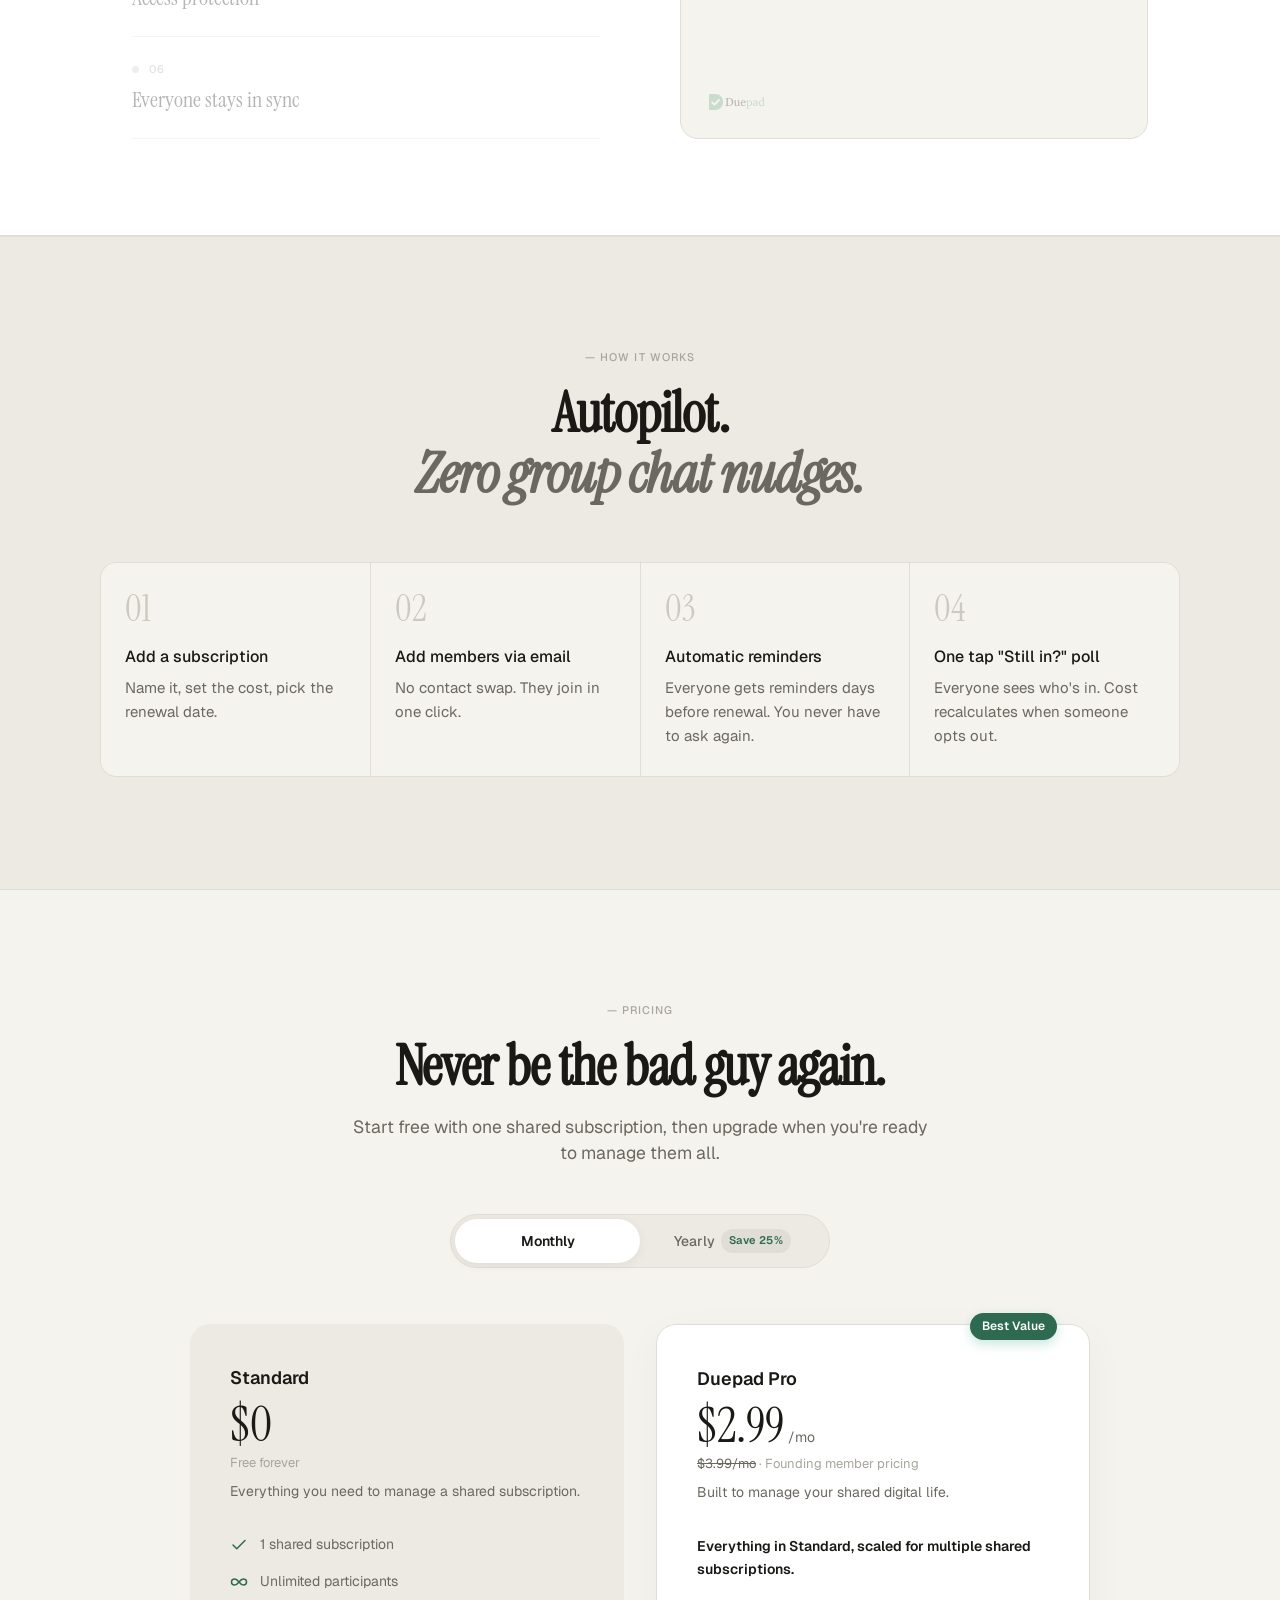
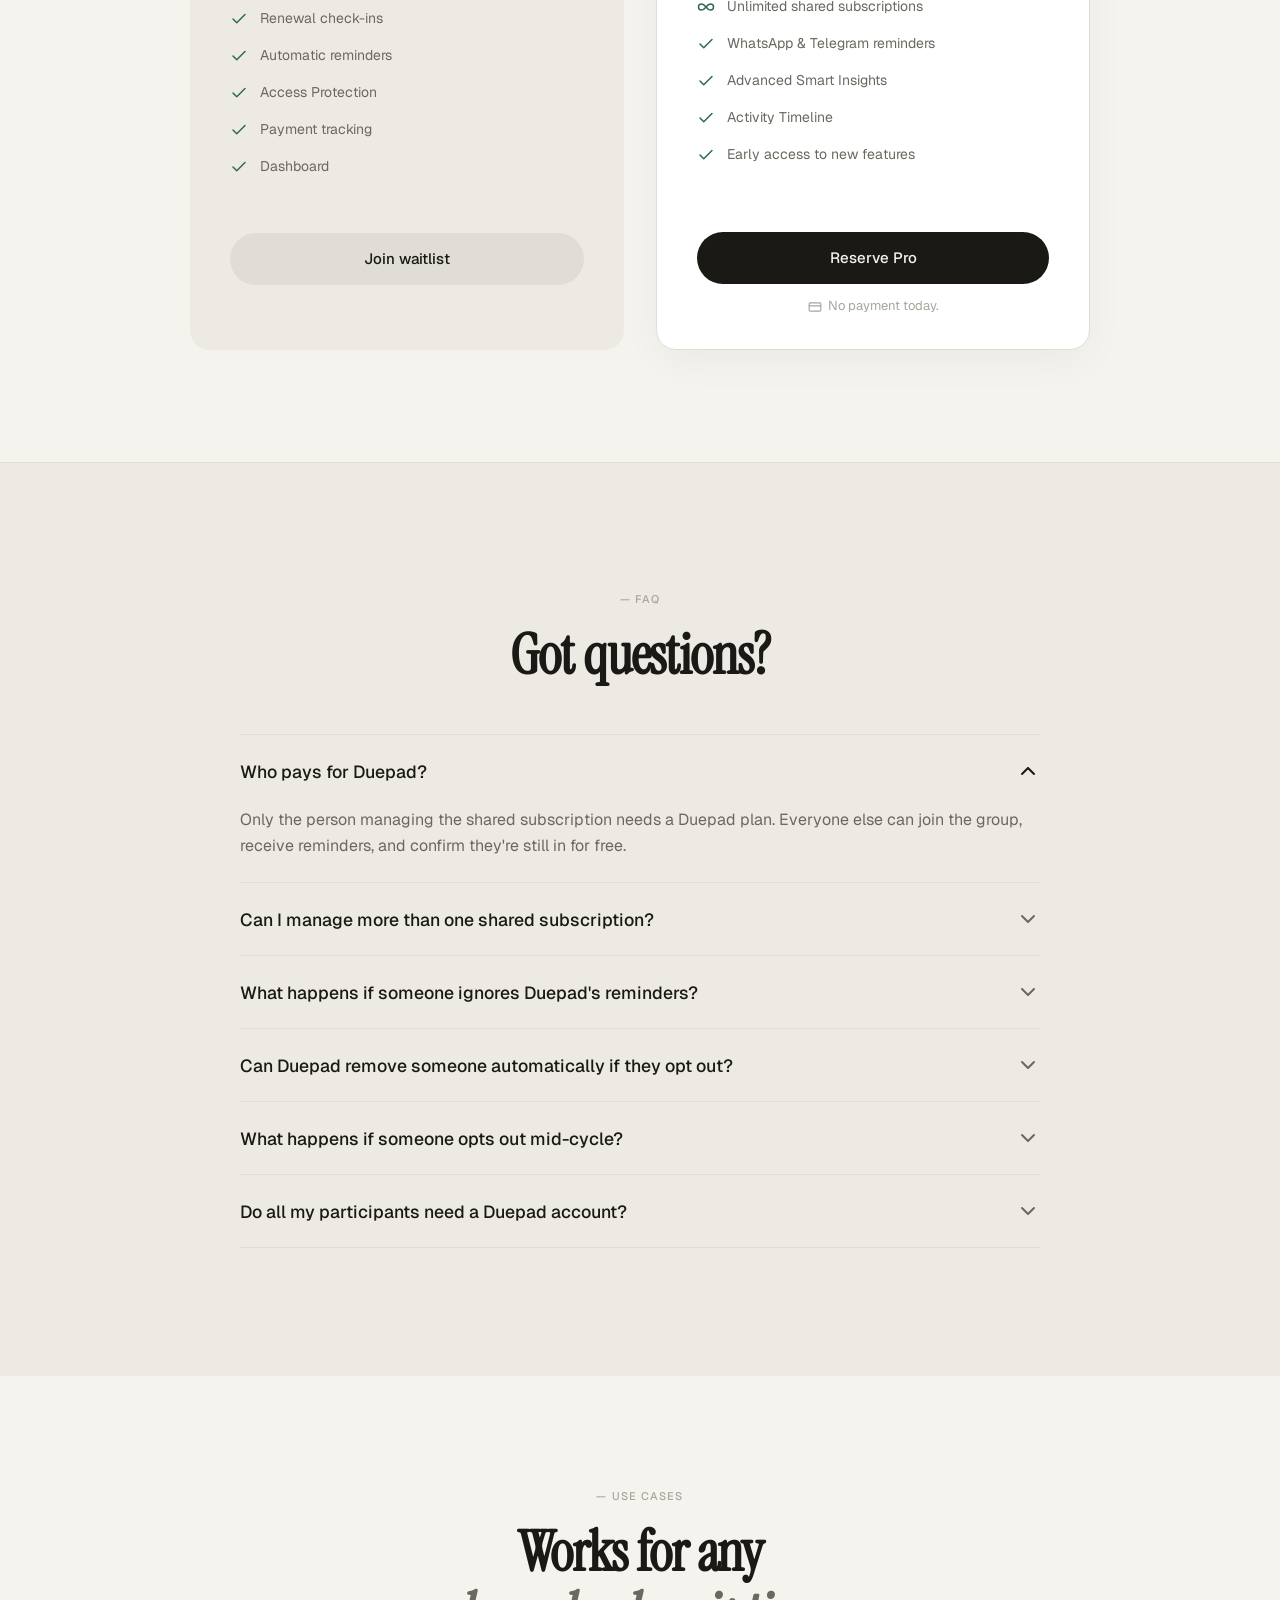
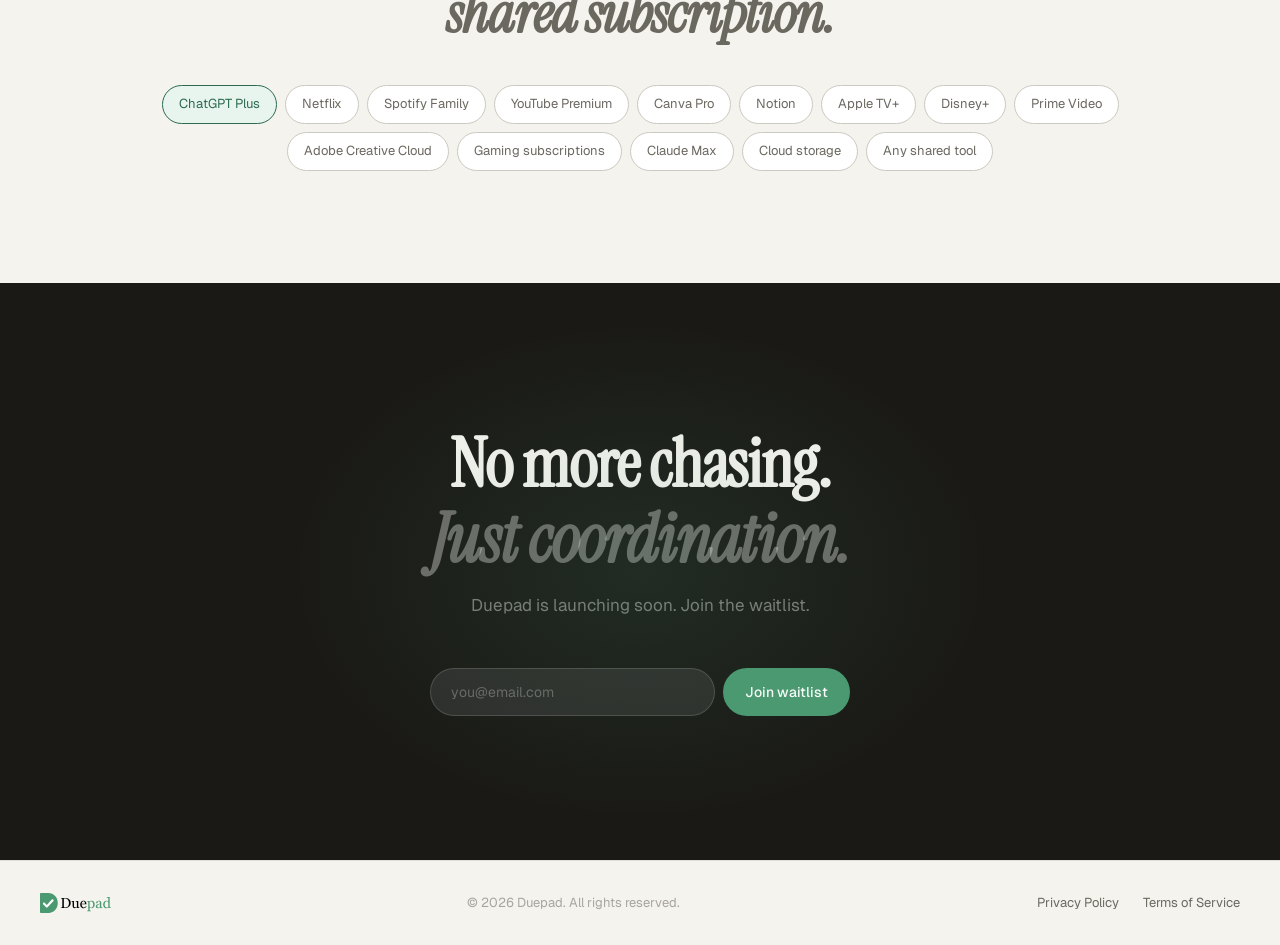
==== commit f7df3bb4: "docs: update hero subtext for clarity regarding subscription renewals" ====
--- a/index.html
+++ b/index.html
@@ -70,7 +70,7 @@
     <h1>Know who’s still in.<br /><em>Before your card gets charged.</em></h1>
     <p class="hero-sub">
       Stop chasing friends every month. Invite your group once, and let Duepad handle the awkward follow-ups before
-      every renewal.
+      every subscription renewal.
     </p>
     <div class="hero-actions">
       <a href="#waitlist" class="btn-primary">
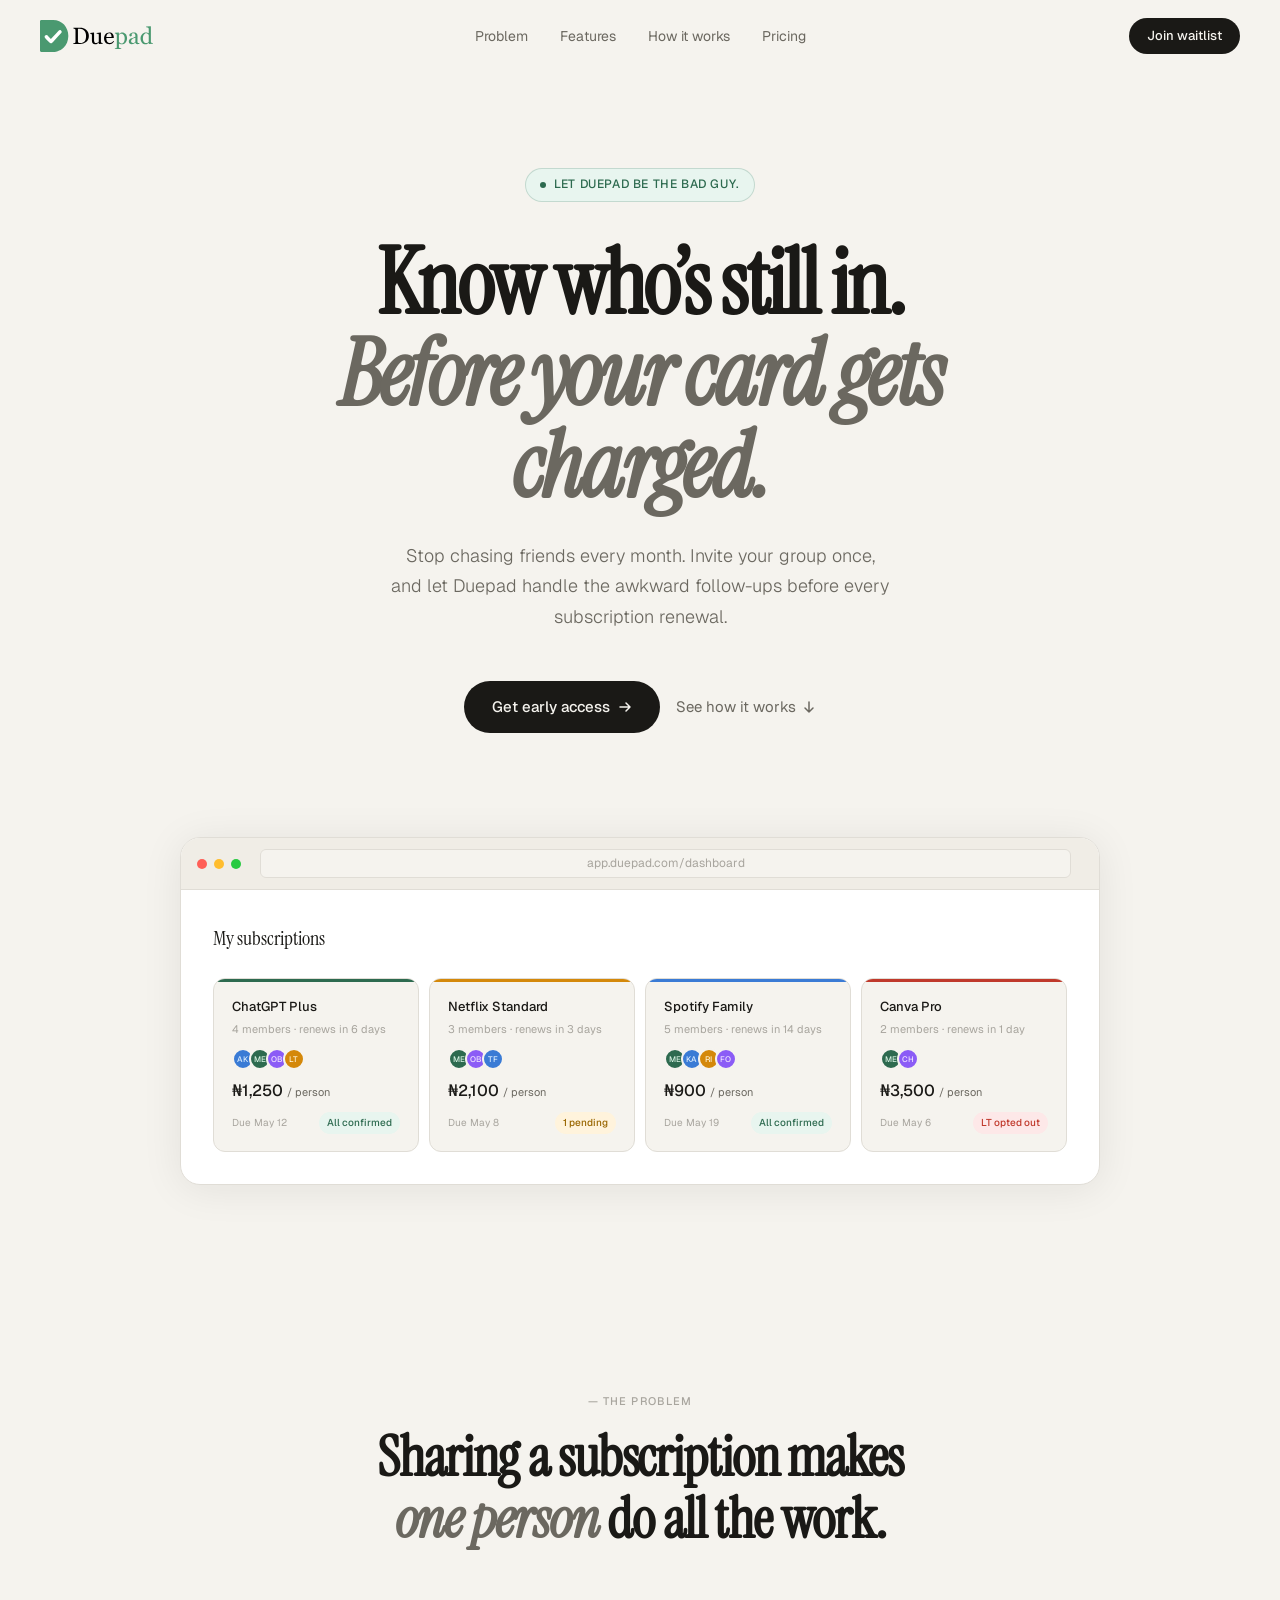
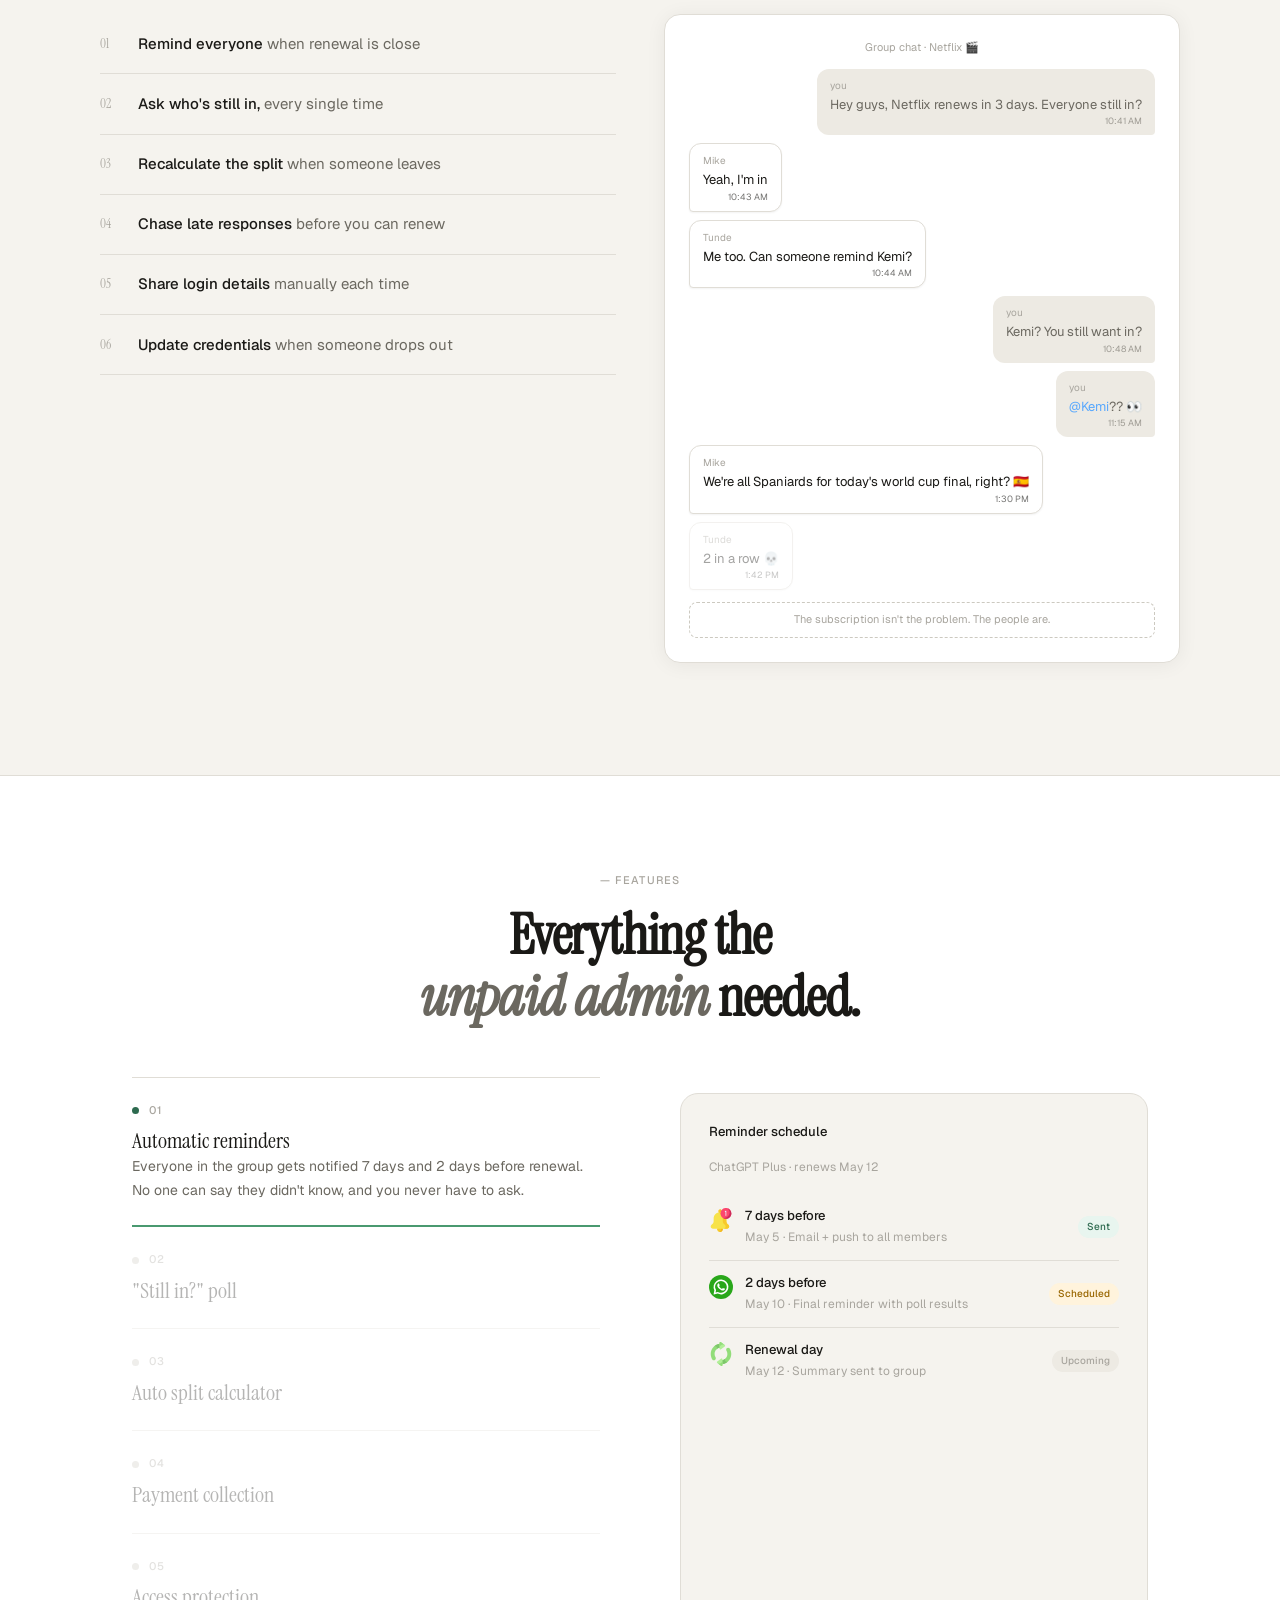
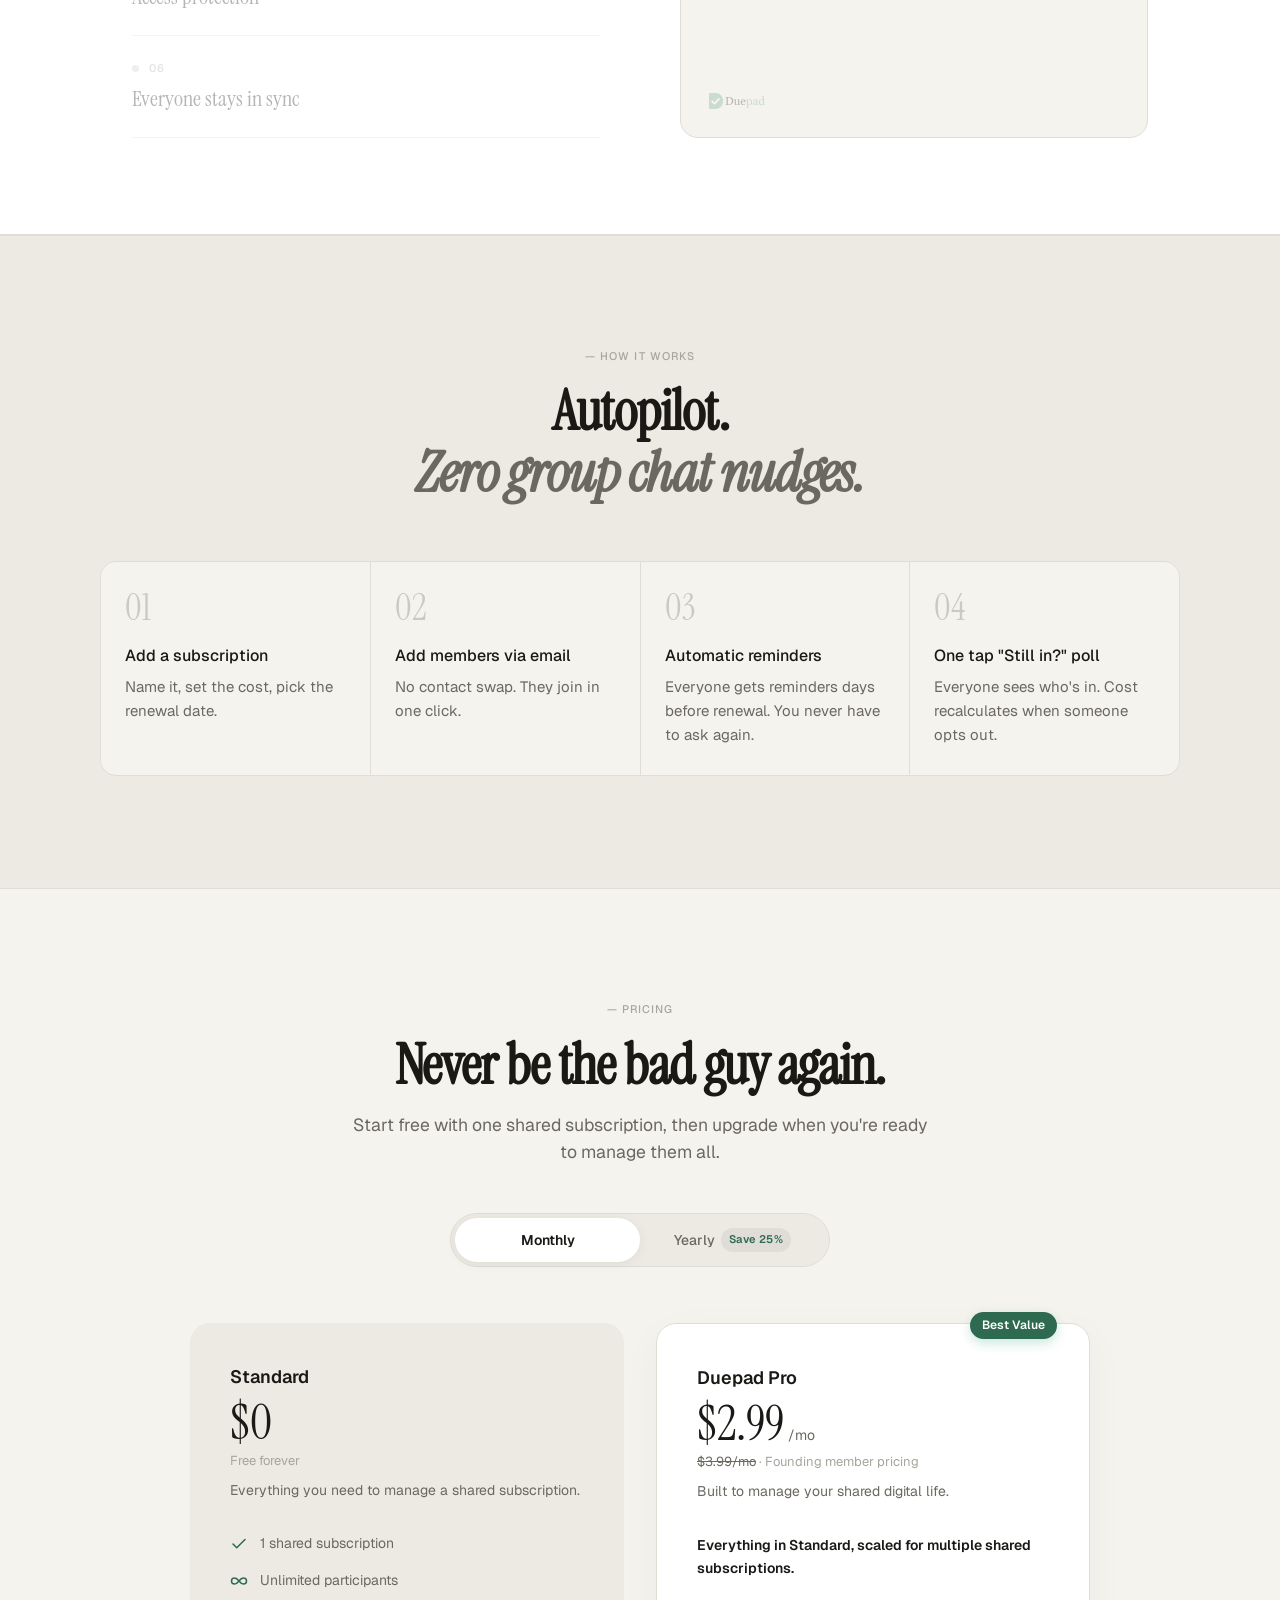
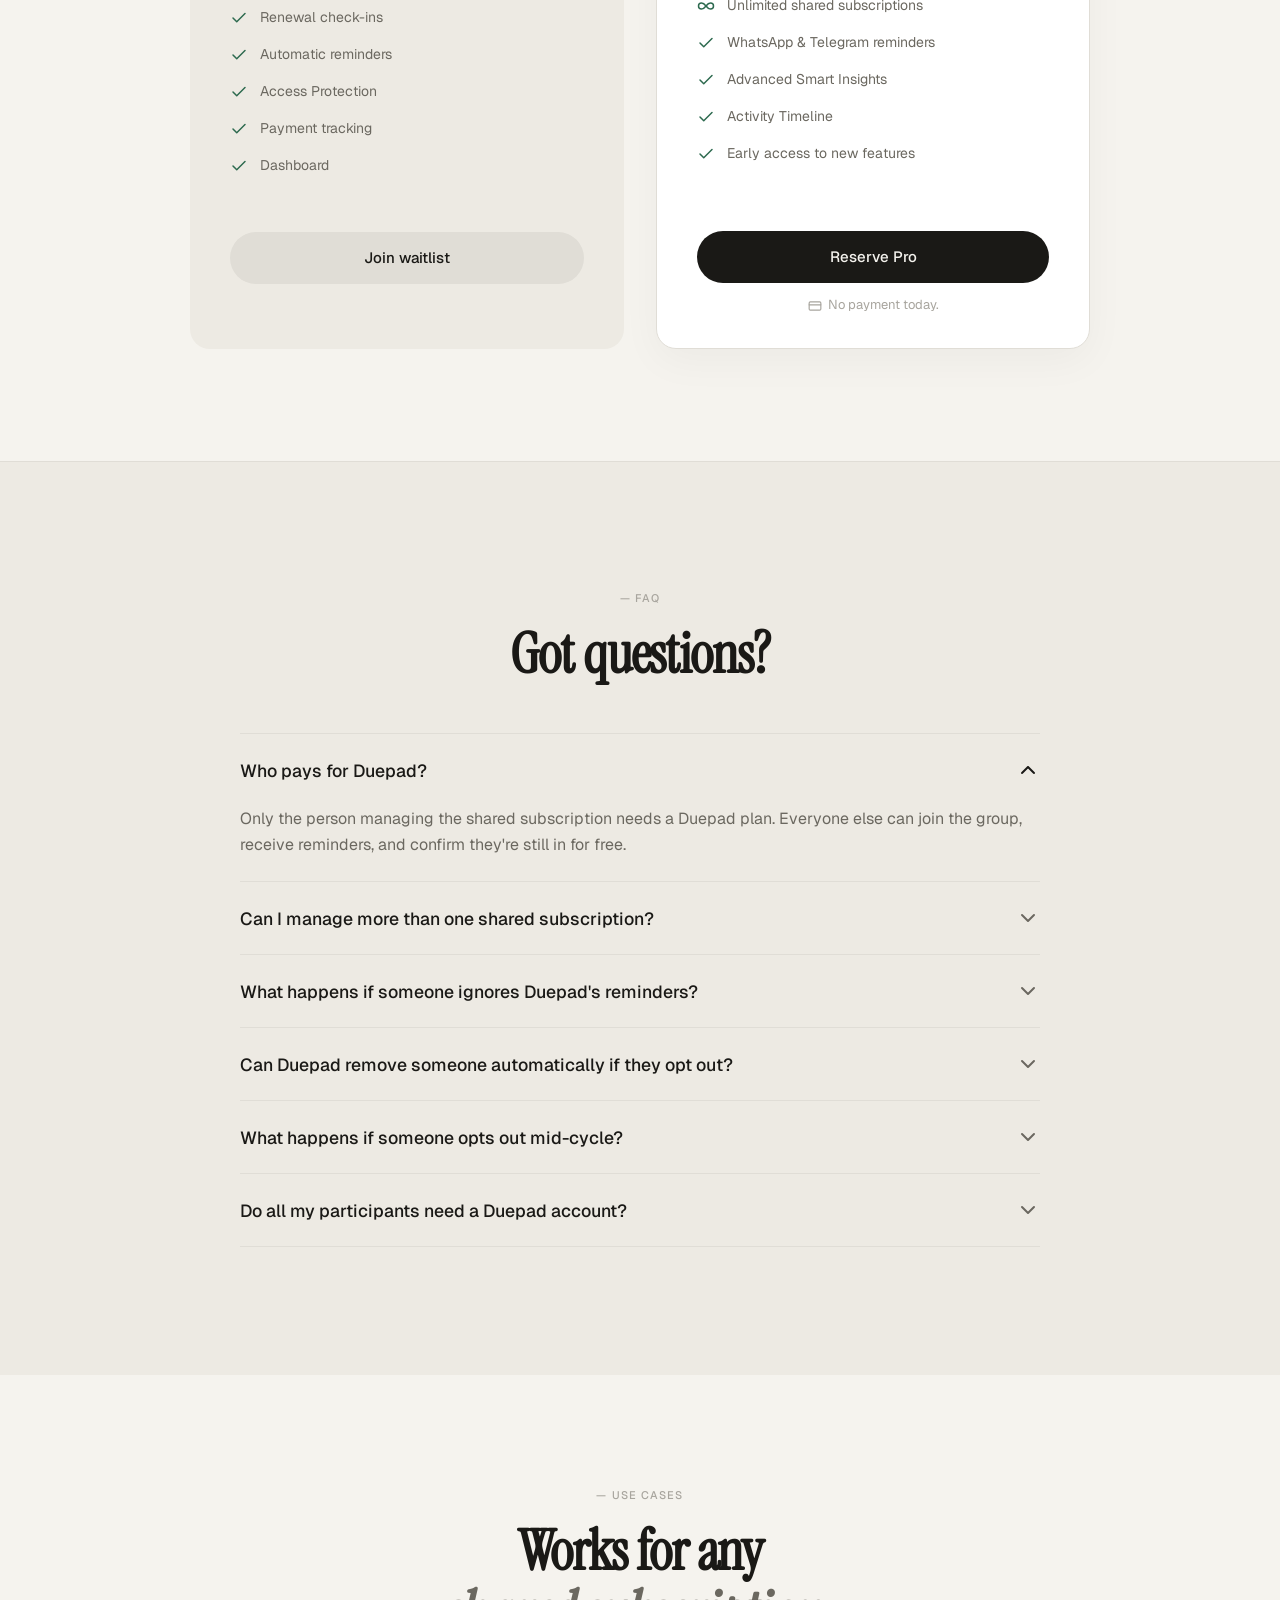
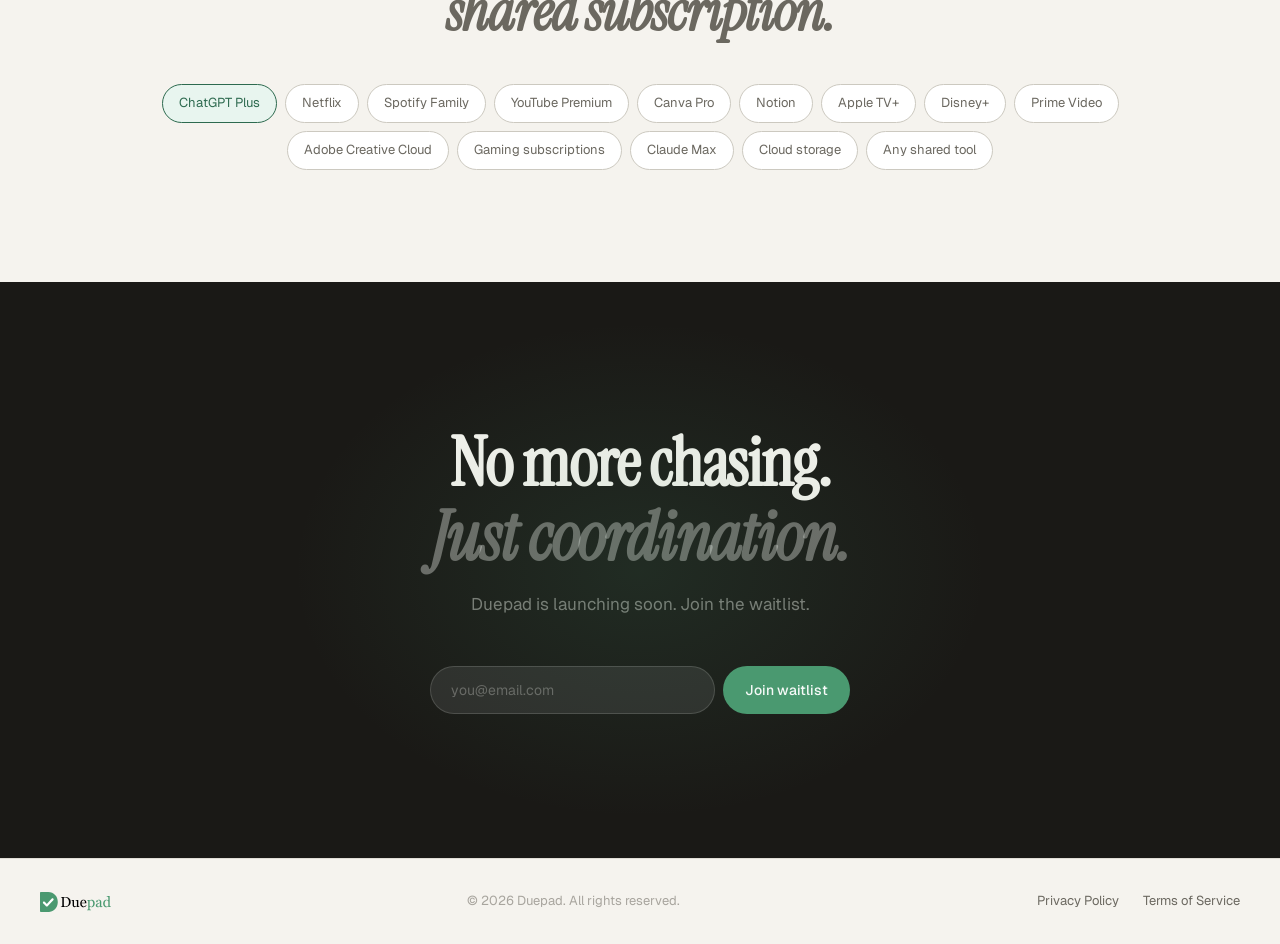
==== commit ddb29cb0: "ui: remove add subscription button from preview header" ====
--- a/index.html
+++ b/index.html
@@ -101,7 +101,6 @@
       <div class="preview-body">
         <div class="preview-header">
           <div class="preview-title">My subscriptions</div>
-          <div class="preview-add">+ Add subscription</div>
         </div>
         <div class="sub-grid">
           <div class="sub-card green">
